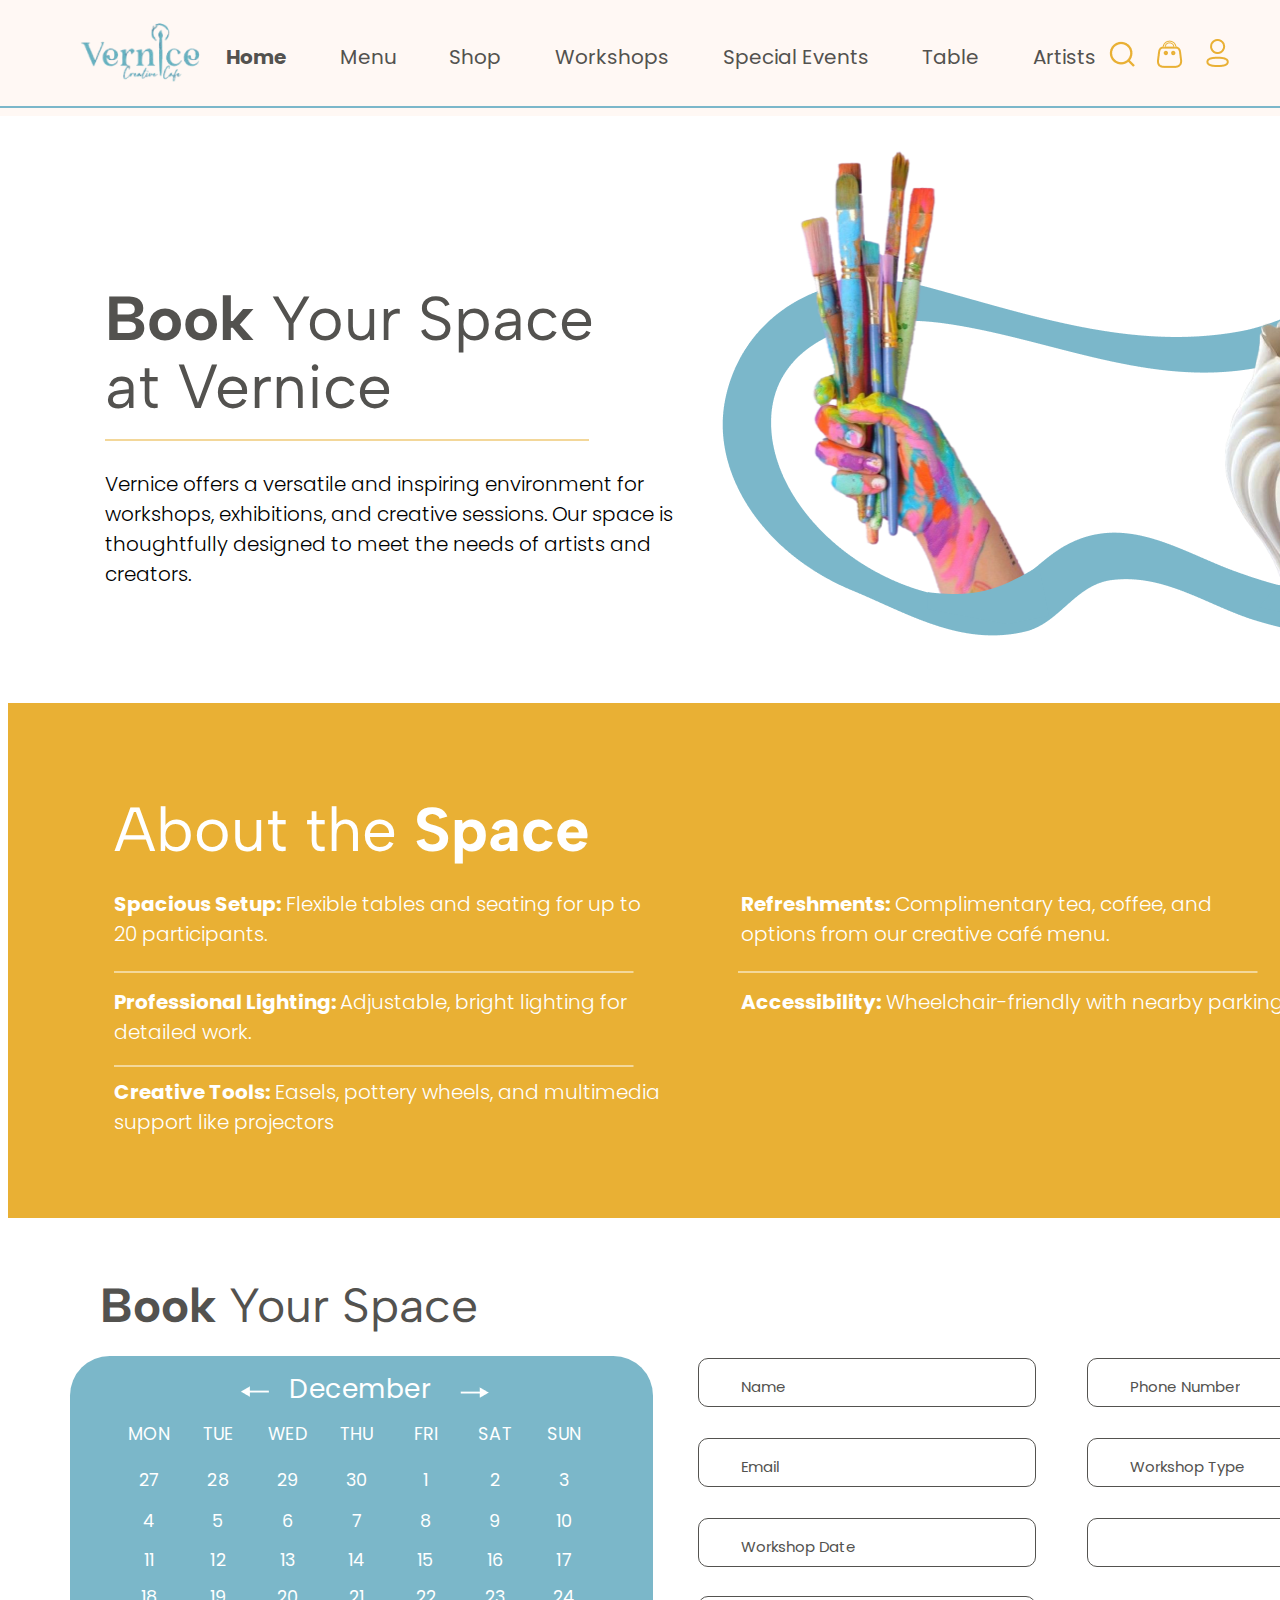
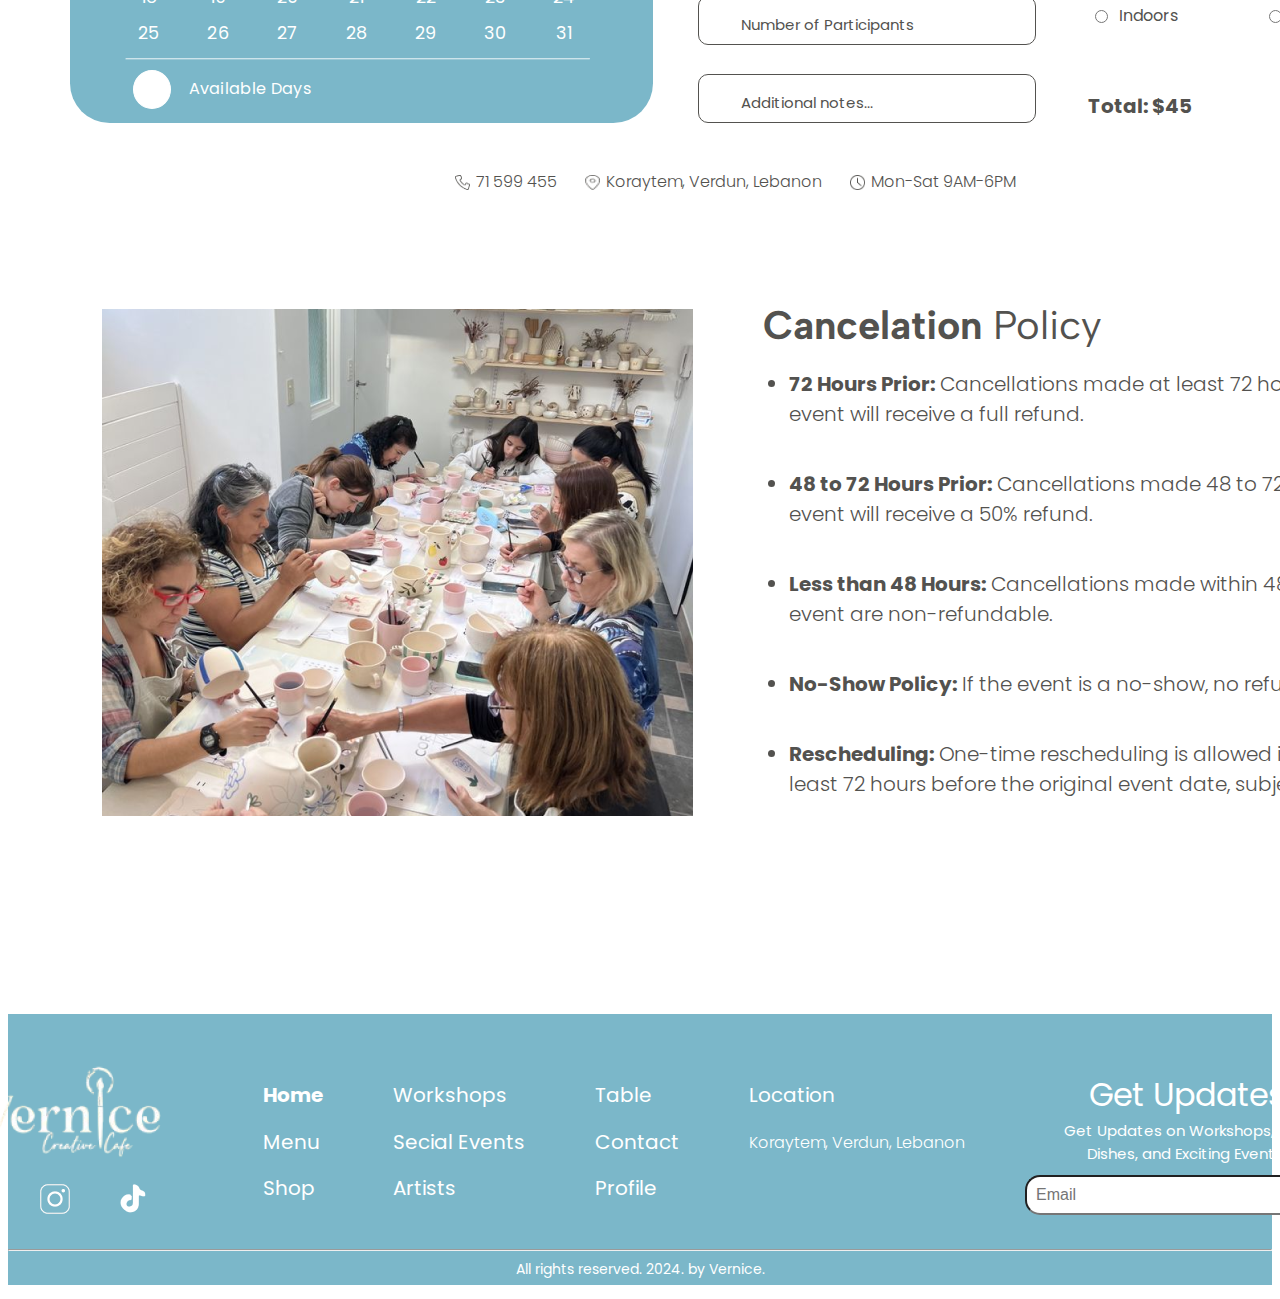
==== CallingAllArtist.html @ c121a14b "pages added" ====
<!DOCTYPE html>
<html lang="en">
<head>
    <meta charset="UTF-8">
    <meta name="viewport" content="width=device-width, initial-scale=1.0">
    <link rel="stylesheet" href="CallingAllArtist.css">
    <link rel="stylesheet" href="footer.css">
    <link rel="stylesheet" href="header.css">
    <title>CallingAllArtist</title>
</head>
<body>
    <div id="fixed-nav">
        <div id="header">
            <img src="Images/Vernice Logo.png" alt="Vernice Logo" id="logo">
    
            <ul id="list-links">
                <li><a href="index.html" style="font-weight: 700;">Home</a></li>
                <li><a href="menu.html">Menu</a></li>
                <li><a href="Home-Deco.html">Shop</a></li>
                <li><a href="Workshop.html">Workshops</a></li>
                <li><a href="">Special Events</a></li>
                <li><a href="">Table</a></li>
                <li><a href="CallingAllArtist.html">Artists</a></li>
            </ul>
    
            <ul id="list-icons">
                <div id="hamburger" onclick="toggleMenu()">
                    <span></span>
                    <span></span>
                    <span></span>
                </div>
                <li><img src="Images/Search Icon.png" alt="Search Icon"></li>
                <li><img src="Images/Bag Icon.png" alt="Bag Icon"></li>
                <li><img src="Images/Profile Icon.png" alt="Profile Icon" id="profile-icon"></li>
            </ul>
        </div>
        <hr id="header-hr">
    </div>

    <div id="all-artist-cover-div">
        <h1 id="all-artist-cover-h1">
            <span id="all-artist-cover-label">Book</span>
            Your Space at Vernice
        </h1>
        <img src="calling-all-artist-images/Vector 237.png" id="all-artist-cover-line" alt="">
        <p id="all-artist-cover-description">Vernice offers a versatile and inspiring environment for workshops, exhibitions, and creative sessions. Our space is thoughtfully designed to meet the needs of artists and creators.</p>
       <img src="calling-all-artist-images/Vector.png" id="all-artist-cover-background"> 
       <img src="calling-all-artist-images/accaa76e-2211-47cb-857b-15daadb13b60 1.png" id="all-artist-cover-img1" alt=""> 
        <img src="calling-all-artist-images/Moran Trabelsi 1.png" id="all-artist-cover-img2">
        <img src="calling-all-artist-images/Vector 238.png" id="all-artist-cover-background-img1" alt="">
        <img src="calling-all-artist-images/Vector 245.png" id="all-artist-cover-background-img2" alt="">
    </div>
    <div id="About-the-space-div">
        <h1 id="About-the-space-h1">About the <span id="About-the-space-h1-label">Space</span></h1>
        <p class="About-the-space-discription-style" id="About-the-space-discription-1st"><span class="About-the-space-discription-style-label">Spacious Setup:</span> Flexible tables and seating for up to 20 participants.</p>
        <img src="calling-all-artist-images/Vector 239.png" id="About-vector-1st">
        <p class="About-the-space-discription-style" id="About-the-space-discription-2nd"><span class="About-the-space-discription-style-label">Professional Lighting: </span> Adjustable, bright lighting for detailed work.</p>
        <img src="calling-all-artist-images/Vector 239.png" id="About-vector-2nd" alt="">
        <p class="About-the-space-discription-style" id="About-the-space-discription-3rd"><span class="About-the-space-discription-style-label">Creative Tools:</span> Easels, pottery wheels, and multimedia support like projectors</p>
        <img src="calling-all-artist-images/Vector 239.png" id="About-vector-3rd">
        <p class="About-the-space-discription-style" id="About-the-space-discription-4th"><span class="About-the-space-discription-style-label">Refreshments:</span> Complimentary tea, coffee, and options from our creative café menu.</p>
        <p class="About-the-space-discription-style" id="About-the-space-discription-5th"><span class="About-the-space-discription-style-label">Accessibility:</span> Wheelchair-friendly with nearby parking.</p>
    </div>
    <div id="book-dev">
        <h1 id="book-h1"><span id="book-h1-label">Book</span> Your Space</h1>
        <div id="calender-div" >
            <img id="btn-back-arrow" src="calling-all-artist-images/Vector 243.png" alt="">
            <p id="calender-mon-name">December</p>
            <img id="btn-next-arrow" src="calling-all-artist-images/Vector 244.png" alt="">

            <div id="calender-week-days">
                <p class="label-calender-style">MON</p>
                <p class="label-calender-style">TUE</p>
                <p class="label-calender-style">WED</p>
                <p class="label-calender-style">THU</p>
                <p class="label-calender-style">FRI</p>
                <p class="label-calender-style">SAT</p>
                <p class="label-calender-style">SUN</p>
            </div>

            <div id="calender-week-days-row-1st">
                <p class="label-calender-style">27</p>
                <p class="label-calender-style">28</p>
                <p class="label-calender-style">29</p>
                <p class="label-calender-style">30</p>
                <p class="label-calender-style">1</p>
                <p class="label-calender-style">2</p>
                <p class="label-calender-style">3</p>
            </div>
            <div id="calender-week-days-row-2nd">
                <p class="label-calender-style">4</p>
                <p class="label-calender-style">5</p>
                <p class="label-calender-style">6</p>
                <p class="label-calender-style">7</p>
                <p class="label-calender-style">8</p>
                <p class="label-calender-style">9</p>
                <p class="label-calender-style">10</p>
            </div>
            <div id="calender-week-days-row-3rd">
                <p class="label-calender-style">11</p>
                <p class="label-calender-style">12</p>
                <p class="label-calender-style">13</p>
                <p class="label-calender-style">14</p>
                <p class="label-calender-style">15</p>
                <p class="label-calender-style">16</p>
                <p class="label-calender-style">17</p>
            </div>
            <div id="calender-week-days-row-4th">
                <p class="label-calender-style">18</p>
                <p class="label-calender-style">19</p>
                <p class="label-calender-style">20</p>
                <p class="label-calender-style">21</p>
                <p class="label-calender-style">22</p>
                <p class="label-calender-style">23</p>
                <p class="label-calender-style">24</p>
            </div>
            <div id="calender-week-days-row-5th">
                <p class="label-calender-style">25</p>
                <p class="label-calender-style">26</p>
                <p class="label-calender-style">27</p>
                <p class="label-calender-style">28</p>
                <p class="label-calender-style">29</p>
                <p class="label-calender-style">30</p>
                <p class="label-calender-style">31</p>
            </div>

            <img src="calling-all-artist-images/Vector 242.png" class="calender-line" alt="">
            <p class="label-calender-style-available" id="calender-key"></p>
            <p class="label-calender-style" id="Available-days">Available Days</p>

        </div>

            <input type="text" class="booking-text-style" id="booking-name" placeholder="Name">

            <input type="text" class="booking-text-style" id="booking-email" placeholder="Email" > 

            <input type="text" class="booking-text-style" id="booking-workshop" placeholder="Workshop Date">

            <input type="text" class="booking-text-style" id="booking-participants" placeholder="Number of Participants">

            <input type="text" class="booking-text-style" id="booking-nots" placeholder="Additional notes...">

            <input type="text" class="booking-text-style"id="booking-phonenumber" placeholder="Phone Number">

            <input type="text" class="booking-text-style"id="booking-type" placeholder="Workshop Type">

            <input type="text" class="booking-text-style" id="booking-time">

            <input type="radio" class="radio-btn-booking" id="radio-btn-left">
            <p id="radio-btn-label-1st"> Indoors</p>

            <input type="radio" class="radio-btn-booking" id="radio-btn-right">
            <p id="radio-btn-label-2nd"> Outdoors</p>

            <p id="price-booking-label">Total: $45</p>

            <div class="btn-proceed-booking"> 
                <p id="btn-proceed-label">Proceed</p>
            </div>
            
            <div id="info-dev-contact-us">
                <img src="calling-all-artist-images/Vector-tele.png" class="contact-us-icons" alt="">
                <p class="contact-us-labels">71 599 455</p>
                <img  src="calling-all-artist-images/Group 249.png" class="contact-us-icons" alt="">
                <p class="contact-us-labels">Koraytem, Verdun, Lebanon</p>
                <img src="calling-all-artist-images/Group 250.png" class="contact-us-icons" alt="">
                <p class="contact-us-labels">Mon-Sat 9AM-6PM</p>
            </div>

    </div>

    <div id="Cancelation-dev">
<h1 id="Cancelation-h1"><span id="Cancelation-h1-label">Cancelation</span> Policy</h1>
<ul id="Cancelation-list">
    <li class="Cancelation-li"><span class="Cancelation-li-style">72 Hours Prior:</span> Cancellations made at least 72 hours before the event will receive a full refund.</li>
    <li class="Cancelation-li"><span class="Cancelation-li-style">48 to 72 Hours Prior:</span> Cancellations made 48 to 72 hours before the event will receive a 50% refund.</li>
    <li class="Cancelation-li"><span class="Cancelation-li-style">Less than 48 Hours:</span> Cancellations made within 48 hours of the event are non-refundable.</li>
    <li class="Cancelation-li"><span class="Cancelation-li-style">No-Show Policy:</span> If the event is a no-show, no refund will be issued.</li>
    <li class="Cancelation-li"><span class="Cancelation-li-style">Rescheduling:</span> One-time rescheduling is allowed if requested at least 72 hours before the original event date, subject to availability.</li>
</ul>

<img src="calling-all-artist-images/This Is The Secret to Making Your Next Dinner Party Unforgettable 4.png" id="Cancelation-img" alt="">
<img src="calling-all-artist-images/Vector-cancelation.png" id="Cancelation-img-background-1st" alt="">

    </div>

<footer id="footer">
    <div id="footer-content">
        <div id="logoSocialMedia">
            <img src="Images/footer logo.png" alt="" id="logo">
            <div id="socialmedia">
                <img src="Images/facebook.png" alt="" id="facebook">
                <img src="Images/instagram.png" alt="" id="instagram">
                <img src="Images/tiktok.png" alt="" id="tiktok">
            </div>
        </div>

        <div id="navbar">
            <ul class="footer-nav">
                <li><a href="index.html" style="font-weight: 700;">Home</a></li>
                <li><a href="menu.html">Menu</a></li>
                <li><a href="Home-Deco.html">Shop</a></li>
            </ul>
            <ul class="footer-nav">
                <li><a href="Workshop.html">Workshops</a></li>
                <li><a href="">Secial Events</a></li>
                <li><a href="CallingAllArtist.html">Artists</a></li>
            </ul>
            <ul class="footer-nav">
                <li><a href="">Table</a></li>
                <li><a href="">Contact</a></li>
                <li><a href="">Profile</a></li>
            </ul>
            <ul class="footer-nav">
                <p>Location</p>
                <p>Koraytem, Verdun, Lebanon</p>
            </ul>
        </div>

        <div id="updates">
            <p id="updates-title">Get Updates</p>
            <p id="updates-description">Get Updates on Workshops, New Dishes, and Exciting Events!</p>
            <input type="text" placeholder="Email" id="email-input">
        </div>
    </div>
    <hr>
    <p id="footer-rights">All rights reserved. 2024. by Vernice.</p>
</footer>

</body>
</html>
---- CallingAllArtist.css ----
@import url('https://fonts.googleapis.com/css2?family=Albert+Sans:wght@400;700&display=swap');
@import url('https://fonts.googleapis.com/css2?family=Poppins:wght@400;700&display=swap');

#all-artist-cover-div{
    height: 529px;
position: relative;
top: 166.23px;
}
#all-artist-cover-h1{
    position: absolute;
    top: 111px;
    left: 97px;
    margin-top: 0px;
    margin-left: 0px;

    width: 530px;
    height: 123px;

font-family: 'Albert Sans';
font-style: normal;
font-weight: 400;
font-size: 62px;
line-height: 109.75%;
/* or 68px */

color: #53524F;
}
#all-artist-cover-label{
    font-weight: 700; 
}
#all-artist-cover-line{
    position: absolute;
    top: 265px;
    left: 97px;
    margin-top: 0px;
    margin-left: 0px;
}
#all-artist-cover-description{
    position: absolute;
    left: 97px;
    top: 295px;

    width: 574px;
    height: 120px;

    margin-top: 0px;
    margin-left: 0px;

font-family: 'Poppins';
font-style: normal;
font-weight: 300;
font-size: 20px;
line-height: 30px;

color: #000000;


}
#all-artist-cover-img1{
    position: absolute;
    top: -32px;
    left: 695.5px;

    width: 372px;
    height: 464px;
}
#all-artist-cover-img2{
    position: absolute;
    top: 17px;
    left: 1110px;
}
#all-artist-cover-background{
    position: absolute;
    top: 106px;
    left: 713.5px;
}
#all-artist-cover-background-img1{
    position: absolute;
    top: 392px;
    left: 918.5px;
}
#all-artist-cover-background-img2{
    position: absolute;
    top: 411px;
    left: 1251px;
}


#About-the-space-div{
height: 515px;
width: 1512px;
position: relative;
margin-top: 0px;
margin-left: 0px;
top: 166.23px;

background: #E9B034;

}
#About-the-space-h1{
margin-top: 0px;
position: absolute;
left: 106px;
top: 93px;

width: 484px;
height: 123px;

font-family: 'Albert Sans';
font-style: normal;
font-weight: 400;
font-size: 62px;
line-height: 109.75%;
/* or 68px */

color: #FFFFFF;


}
#About-the-space-h1-label{
    font-weight: 700;
}
.About-the-space-discription-style{
margin-top: 0px;
margin-left: 0px;

width: 547px;
height: 60px;

position: absolute;

font-family: 'Poppins';
font-style: normal;
font-weight: 300;
font-size: 20px;
line-height: 30px;

color: #FFFFFF;
}
.About-the-space-discription-style-label{
    font-weight: 700;
}
#About-the-space-discription-1st{
    left: 106px;
    top: 186px;
}
#About-the-space-discription-2nd{ 
    left: 106px;
    top: 284px;
}
#About-the-space-discription-3rd{
    left: 106px;
    top: 374px;
}
#About-the-space-discription-4th{
    left: 733px;
    top: 186px;
}
#About-the-space-discription-5th{
    left: 733px;
    top: 284px;
}
#About-vector-1st{
    position: absolute;
    top: 268px;
    left: 106px;
}
#About-vector-2nd{
    position: absolute;
    top: 362px;
    left: 106px;
}
#About-vector-3rd{
    position: absolute;
    top: 268px;
    left: 730px;
}

#book-dev{
    height: 612px ;
    width: 1512px;
    position: relative;
    top: 166.23px;
}
#book-h1{

position: absolute;
width: 393px;
height: 47px;
left: 92px;
top: 61px;

margin-top: 0px;
margin-left: 0px;

font-family: 'Albert Sans';
font-style: normal;
font-weight: 400;
font-size: 48px;
line-height: 109.75%;
/* or 53px */

color: #53524F;
}
#book-h1-label{
    font-weight: 700;
}
#calender-div{
    /* Rectangle 19 */

position: absolute;
width: 583px;
height: 367px;
left: 62px;
top: 138px;

background: #7BB7C9;
border-radius: 39.6617px;

}
.booking-text-style{
    box-sizing: border-box;

position: absolute;
width: 338px;
height: 49px;

border: 1px solid #53524F;
border-radius: 10px;
}
.booking-text-style::placeholder{
position: absolute;
margin-inline-start:auto;  
margin-left: 14px;
padding-left: 14px;
left: 14px;
font-family: 'Poppins';
font-style: normal;
font-weight: 400;
font-size: 15px;
line-height: 22px;
/* identical to box height */

color: #53524F;


}

#booking-name{
left: 690px;
top: 140px;
}
#booking-email{

left: 690px;
top: 220px;    
}
#booking-workshop{
    left: 690px;
    top: 300px
}
#booking-participants{
    left: 690px;
    top: 378px;
}
#booking-nots{
    left: 690px;
    top: 456px;
}
#booking-phonenumber{
    top: 140px;
    left:1079px;
}
#booking-type{
    top: 220px;
    left: 1079px;
}
#booking-time{
    top: 300px;
    left: 1079px;
}

#radio-btn-left{
    position: absolute;
    top: 389px;
    left: 1082px;
}
#radio-btn-right{
    position: absolute;
    top: 389px;
    left: 1256px;
}

#radio-btn-label-2nd{
    position: absolute;
    left: 1285px;
    top: 386px;

    margin-top: 0px;
    margin-left: 0px;

font-family: 'Poppins';
font-style: normal;
font-weight: 400;
font-size: 16px;
line-height: 24px;
/* identical to box height */

color: #53524F;


}
#radio-btn-label-1st{
    position: absolute;
    top: 386px;
    left: 1111px;

    margin-top: 0px;
    margin-left: 0px;

font-family: 'Poppins';
font-style: normal;
font-weight: 400;
font-size: 16px;
line-height: 24px;
/* identical to box height */

color: #53524F;
}

#price-booking-label{
    position: absolute;
    top: 473px;
    left: 1080px;

    margin-top: 0px;
    margin-left: 0px;

font-family: 'Poppins';
font-style: normal;
font-weight: 700;
font-size: 20px;
line-height: 30px;
/* identical to box height */
text-align: center;

color: #53524F;
}
.btn-proceed-booking{
    
    position: absolute;
    left: 1297px;
    top: 469px;
/* Auto layout */
display: flex;
flex-direction: row;
justify-content: center;
align-items: center;

width: 120px;
height: 36px;

background: #80B6CC;
border-radius: 15px;

}

#btn-proceed-label{
margin-top: 10px;

width: 66px;
height: 24px;

font-family: 'Poppins';
font-style: normal;
font-weight: 400;
font-size: 16px;
line-height: 24px;
/* identical to box height */

color: #FFFFFF;


/* Inside auto layout */
flex: none;
order: 0;
flex-grow: 0;

}

#info-dev-contact-us{
    position: absolute;
    display: flex;
    left: 447px;
    top: 552px;
}
.contact-us-icons{
    width: 15px;
    height: 15px;
    margin-top: 5px;
}
.contact-us-labels{
    margin-top: 0px;
    margin-left: 0px;
    margin-bottom: 0px;
    margin-right: 0px;
    padding-left: 6px;
    padding-right: 28px;
    padding-top: 0px;


font-family: 'Poppins';
font-style: normal;
font-weight: 300;
font-size: 16px;
line-height: 24px;
text-align: center;

color: #53524F;


}

#calender-week-days{
    display: flex;
    position: absolute;
    top: 51.5px;
    left: 54.5px;
}
#calender-week-days-row-1st{
    display: flex;
    position: absolute;
    left: 54.5px;
    top: 97.5px;
}
#calender-week-days-row-2nd{
    display: flex;
    position: absolute;
    left: 54.5px;
    top: 138.5px;
}
#calender-week-days-row-3rd{
    display: flex;
    position: absolute;
    left: 54.5px;
    top: 178px;
}
#calender-week-days-row-4th{
    display: flex;
    position: absolute;
    left: 54.5px;
    top: 214.5px;
}
#calender-week-days-row-5th{
    display: flex;
    position: absolute;
    left: 54.5px;
    top: 251px;
}
.label-calender-style{
margin-top: 0px;
margin-left: 0px;

width: 49.21px;
height: 33.05px;

padding-right: 20px;

font-family: 'Poppins';
font-style: normal;
font-weight: 400;
font-size: 17.6274px;
line-height: 51px;
/* identical to box height, or 292% */
text-align: center;
letter-spacing: 0.02em;

color: #FFFFFF;
}
.calender-line{
    position: absolute;
    top: 301.77px;
    left: 54.5px;
}
.label-calender-style-available{

box-sizing: border-box;

margin-top: 0px;
margin-left: 0px;

position: absolute;
width: 37.97px;
height: 38.97px;


font-family: 'Poppins';
font-style: normal;
font-weight: 400;
font-size: 17.6274px;
line-height: 51px;
/* identical to box height, or 292% */
text-align: center;
letter-spacing: 0.02em;

color: #E9B034;



background-color: #FFFFFF;
border: 0.904145px solid #FFFFFF;
border-radius: 100%;

}
#calender-key{
    left: 63.17px;
    top: 314px;
}
#Available-days{
    position: absolute;
    top: 324.05px;
    left: 106.61px ;

    margin-top: 0px;
    margin-left: 0px;

width: 146.39px;
height: 24.13px;


font-family: 'Poppins';
font-style: normal;
font-weight: 400;
font-size: 16.0872px;
line-height: 109.75%;
/* or 18px */

color: #FFFFFF;


}
#btn-back-arrow{
    position: absolute;
    left: 169.86px;
    top: 30px ;
}
#calender-mon-name{
    position: absolute;
    top: 6.56px;
    left: 218.68px;

    margin-top: 0px;
    margin-left: 0px;

    width: 143px;
    height: 52px;

font-family: 'Poppins';
font-style: normal;
font-weight: 400;
font-size: 26.4411px;
line-height: 51px;
/* identical to box height, or 194% */
text-align: center;
letter-spacing: 0.02em;

color: #FFFFFF;
}
#btn-next-arrow{
    left: 390px;
    position: absolute;
    top: 31px;
}






#Cancelation-dev{
    height: 884px;
    width: 1512px;
    position: relative;
    top: 166.23px;
}
#Cancelation-h1{
    position: absolute;
    top: 71px;
    left: 755px;

width: 573px;
height: 85px;

margin-top: 0px;
margin-left: 0px;

font-family: 'Albert Sans';
font-style: normal;
font-weight: 400;
font-size: 40px;
line-height: 48px;

color: #53524F;
}
#Cancelation-h1-label{
    font-weight: 700;
}
#Cancelation-list{
    position: absolute;
    top: 139px;
    left: 741px;
    
    width: 665px;
    height: 483px;

    margin-top: 0px;
    margin-left: 0px;
}
.Cancelation-li{
margin-bottom: 40px;

width: 665px;

font-family: 'Poppins';
font-style: normal;
font-weight: 300;
font-size: 20px;
line-height: 30px;

color: #53524F;
}
.Cancelation-li-style{
    font-weight: 700;
}
#Cancelation-img{
    width: 591px;
    height: 507px;
    
    position: absolute;

    top: 79px;
    left: 94px;
}
#Cancelation-img-background-1st{
    position: absolute;
    right: 0px;
    top: 389px;
    margin-right: 0px;
}
---- footer.css ----
footer {
    background: #7BB7C9;
    margin-top: 66px;
    padding-top: 30px;
    font-family: 'Poppins', sans-serif;
}

#ipadfooter {
    display: none;
}

#mobilefooter {
    display: none;
}

#footer-content {
    display: flex;
    justify-content: center;
    align-items: center;
    height: 197px;
    gap: 60px;
    background-color: #7BB7C9;
}

#logoSocialMedia {
    display: flex;
    flex-direction: column;
    gap: 5px;
    justify-content: center;
    align-items: center;
}

#socialmedia {
    display: flex;
    justify-content: center;
    align-items: center;
    gap: 38px;
}

#divider {
    background-color: white;
    height: 171.5px;
    width: 3px;
}

#navbar {
    display: flex;
    gap: 70px;
}

.footer-nav {
    display: flex;
    flex-direction: column;
    gap: 17px;
    list-style-type: none;
    padding: 0;
    white-space: nowrap;
}

#navbar ul li a {
    text-decoration: none;
    color: white;
    margin: 0;
    font-family: Poppins;
    font-size: 20px;
    font-weight: 400;
    line-height: 29.86px;
}

.footer-nav p {
    color: white;
    margin: 0;
    font-family: Poppins;
    font-size: 20px;
    font-weight: 400;
    line-height: 29.86px;
}

.footer-nav p:nth-child(2) {
    font-size: 16px;
    font-weight: 300;
}

#updates {
    display: flex;
    flex-direction: column;
    justify-content: center;
    align-items: center;
}

#updates-title {
    font-size: 32px;
    color: white;
    margin: 0;
}

#updates-description {
    width: 262px;
    color: white;
    margin: 0;
    margin-bottom: 10px;
    font-size: 15px;
    text-align: center;
}

#email-input {
    color: #3987A6;
    font-size: 16px;
    border-radius: 15px;
    padding: 9px;
    width: 302px;
}

#footer-rights {
    margin-top: 5px;
    padding-bottom: 5px;
    text-align: center;
    justify-self: center;
    color: white;
    font-size: 14px;
    font-weight: 400;
    line-height: 21px;
}

@media (max-width: 768px) {
    footer {
        background: #7BB7C9;
        margin-top: 66px;
        padding-top: 30px;
        font-family: 'Poppins', sans-serif;
        width: 100%;
    }

    #ipadfooter {
        display: none;
    }

    #mobilefooter {
        display: none;
    }

    #footer-content {
        display: flex;
        justify-content: space-between;
        align-items: center;
        height: 111px;
        gap: 0px;
        background-color: #7BB7C9;
        width: 99%;
    }

    #logoSocialMedia {
        display: flex;
        flex-direction: column;
        gap: 0px;
        justify-content: center;
        align-items: center;
    }

    #logoSocialMedia #logo {
        width: 100%;
    }

    #socialmedia {
        display: flex;
        justify-content: center;
        align-items: center;
        gap: 27px;
        margin-left: 15px;
    }

    #socialmedia img {
        width: 30px;
    }

    #socialmedia #facebook {
        width: 13px;
    }

    #socialmedia #instagram {
        width: 29px;
    }

    #socialmedia #tiktok {
        width: 32px;
    }

    #divider {
        background-color: white;
        height: 171.5px;
        width: 3px;
    }

    #navbar {
        display: flex;
        gap: 16px;
        width: 359px;
    }

    .footer-nav {
        display: flex;
        flex-direction: column;
        gap: 8px;
        list-style-type: none;
        padding: 0;
        white-space: nowrap;
    }

    #navbar ul li a {
        text-decoration: none;
        color: white;
        margin: 0;
        font-family: Poppins;
        font-size: 15px;
        font-weight: 400;
        line-height: 29.86px;
    }

    .footer-nav p {
        color: white;
        margin: 0;
        font-family: Poppins;
        font-size: 17px;
        font-weight: 400;
        line-height: 29.86px;
    }

    .footer-nav p:nth-child(2) {
        font-size: 12px;
        font-weight: 300;
    }

    #updates {
        display: flex;
        flex-direction: column;
        justify-content: center;
        align-items: center;
        gap: 3px;
    }

    #updates-title {
        font-size: 22px;
        color: white;
        margin: 0;
    }

    #updates-description {
        width: 173px;
        color: white;
        margin: 0;
        margin-bottom: 10px;
        font-size: 10px;
        text-align: center;
    }

    #email-input {
        color: #53524F;
        font-size: 11px;
        border-radius: 15px;
        padding: 3px;
        width: 135px;
        padding-left: 16px;
        border: 0;
        outline: none;
        line-height: 24px;
        font-weight: 400;
        background-color: #fff;
    }

    #footer-rights {
        margin-top: 5px;
        padding-bottom: 5px;
        text-align: center;
        justify-self: center;
        color: white;
        font-size: 14px;
        font-weight: 400;
        line-height: 21px;
    }
}

@media (max-width: 431px) {
    footer {
        background: #7BB7C9;
        margin-top: 66px;
        padding-top: 30px;
        font-family: 'Poppins', sans-serif;
        width: 100%;
    }

    #ipadfooter {
        display: none;
    }

    #mobilefooter {
        display: flex;
        flex-direction: column;
        align-items: center;
        width: 100%;
    }

    #topFooterM {
        display: flex;
        width: 100%;
        justify-content: space-around;
        align-self: center;
    }

    #topFooterM #logoSocialMedia #logo {
        width: 206px;
    }

    #footer-content {
        display: none;
        justify-content: center;
        align-items: center;
        height: 197px;
        gap: 60px;
        background-color: #7BB7C9;
        width: 100%;
    }

    #logoSocialMedia {
        display: flex;
        flex-direction: column;
        gap: 0px;
        justify-content: center;
        align-items: center;
        height: 100px;
    }

    #socialmedia {
        display: flex;
        justify-content: center;
        align-items: center;
        gap: 38px;
    }

    #divider {
        background-color: white;
        height: 171.5px;
        width: 3px;
    }

    #navbar {
        display: flex;
        justify-content: center;
        gap: 20px;
        margin-left: 14px;
        width: 100%;
    }

    .footer-nav {
        display: flex;
        flex-direction: column;
        gap: 17px;
        list-style-type: none;
        padding: 0;
        white-space: nowrap;
    }

    #navbar ul li a {
        text-decoration: none;
        color: white;
        margin: 0;
        font-family: Poppins;
        font-size: 14px;
        font-weight: 400;
        line-height: 29.86px;
    }

    .footer-nav p {
        color: white;
        margin: 0;
        font-family: Poppins;
        font-size: 20px;
        font-weight: 400;
        line-height: 29.86px;
    }

    .footer-nav p:nth-child(2) {
        font-size: 14px;
        font-weight: 300;
    }

    #updates {
        display: flex;
        flex-direction: column;
        justify-content: center;
        align-items: center;
        gap: 5px;
        height: 110px;
    }

    #updates-title {
        font-size: 20px;
        color: white;
        margin: 0;
    }

    #updates-description {
        width: 150px;
        color: white;
        margin: 0;
        margin-bottom: 10px;
        font-size: 10px;
        text-align: center;
    }

    #email-input {
        color: #3987A6;
        font-size: 14px;
        border-radius: 15px;
        padding: 5px;
        padding-left: 13px;
        width: 160px;
    }

    #footer-rights {
        margin-top: 20px;
        padding-bottom: 5px;
        text-align: center;
        justify-self: center;
        color: white;
        font-size: 14px;
        font-weight: 400;
        line-height: 21px;
    }
}
---- header.css ----
#fixed-nav {
    position: fixed;
    top: 0;
    left: 0;
    width: 100%;
    z-index: 1000;
    background-color: rgba(255, 248, 244, 1);
}

#header {
    display: flex;
    justify-self: center;
    justify-content: space-between;
    align-items: center;
    margin-top: 22px;
    font-family: 'Poppins', sans-serif;
    width: 92%;
}

#logo {
    margin-right: -40px;
}

#header ul {
    list-style-type: none;
    padding: 0;
}

#list-links {
    display: flex;
    justify-content: space-between;
    align-items: center;
    width: 870px;
}

#header #list-icons {
    display: flex;
    width: 120px;
    justify-content: space-between;
}

#list-links li a {
    text-decoration: none;
    color: #53524f;
    padding: 0;
    font-family: 'Poppins', sans-serif;
    font-size: 20px;
    font-weight: 400;
    line-height: 30px;

}

#list-icons {
    display: flex;
    justify-content: space-between;
    align-items: center;
    cursor: pointer;
}

#header-hr {
    border: 1.48px solid rgba(123, 183, 202, 1);
    width: 100%;
    margin-top: 14px;
}

#hamburger {
    display: none;
    flex-direction: column;
    gap: 5px;
    cursor: pointer;
    margin-right: 10px;
    color: rgba(233, 176, 52, 1);
}

#hamburger span {
    width: 25px;
    height: 3px;
    background-color: rgba(233, 176, 52, 1);
}

@media (max-width: 768px) {

    #header {
        display: flex;
        justify-self: center;
        justify-content: space-between;
        align-items: center;
        margin-top: 22px;
        font-family: 'Poppins', sans-serif;
        width: 100%;
    }

    #header #list-icons {
        display: flex;
        width: 150px;
        justify-content: center;
        gap: 6px;
        margin-right: 15px;
    }

    #list-links {
        display: flex;
        justify-content: center;
        align-items: center;
        gap: 15px;
        width: 800px;
    }

    #list-links li a {
        text-decoration: none;
        color: #53524f;
        padding: 0;
        font-size: 16.25px;
        font-weight: 400;
        line-height: 30px;
    }

    img {
        width: 20px;
        margin-top: 3px;
    }

    #logo {
        width: 26.5%;
    }

    #header-hr {
        border: 1.48px solid rgba(233, 176, 52, 1);
        width: 95%;
        margin-left: 20px;
    }
}

@media (max-width: 431px) {
    #header {
        display: flex;
        justify-self: center;
        justify-content: space-between;
        align-items: center;
        margin-top: 22px;
        font-family: 'Poppins', sans-serif;
        width: 90%;
    }

    #logo {
        width: 44%;
    }

    #hamburger {
        display: flex;
        flex-direction: column;
        gap: 5px;
        margin-right: 0;
        cursor: pointer;
        color: rgba(233, 176, 52, 1);
        width: 25px;
        margin-bottom: 0px;
    }

    #list-links {
        display: none;
        flex-direction: column;
        background-color: #fff;
        position: absolute;
        top: 60px;
        right: 10px;
        padding: 10px;
        border: 1px solid rgba(233, 176, 52, 1);
        border-radius: 5px;
        box-shadow: 0 4px 6px rgba(0, 0, 0, 0.1);
        z-index: 1000;
        width: 40%;
    }

    #list-links.open {
        display: flex;
        margin-top: 30px;
    }

    #header #list-icons {
        display: flex;
        width: 80px;
        justify-content: space-evenly;
    }

    #header #list-icons {
        display: flex;
        width: 80px;
        justify-content: center;
        align-items: center;
        gap: 5px;
    }

    #hamburger span {
        width: 25px;
        height: 3px;
        background-color: rgba(233, 176, 52, 1);
    }

    #header-hr {
        border: 1.48px solid rgba(233, 176, 52, 1);
        width: 85%;
        margin-left: 45px;
    }
}
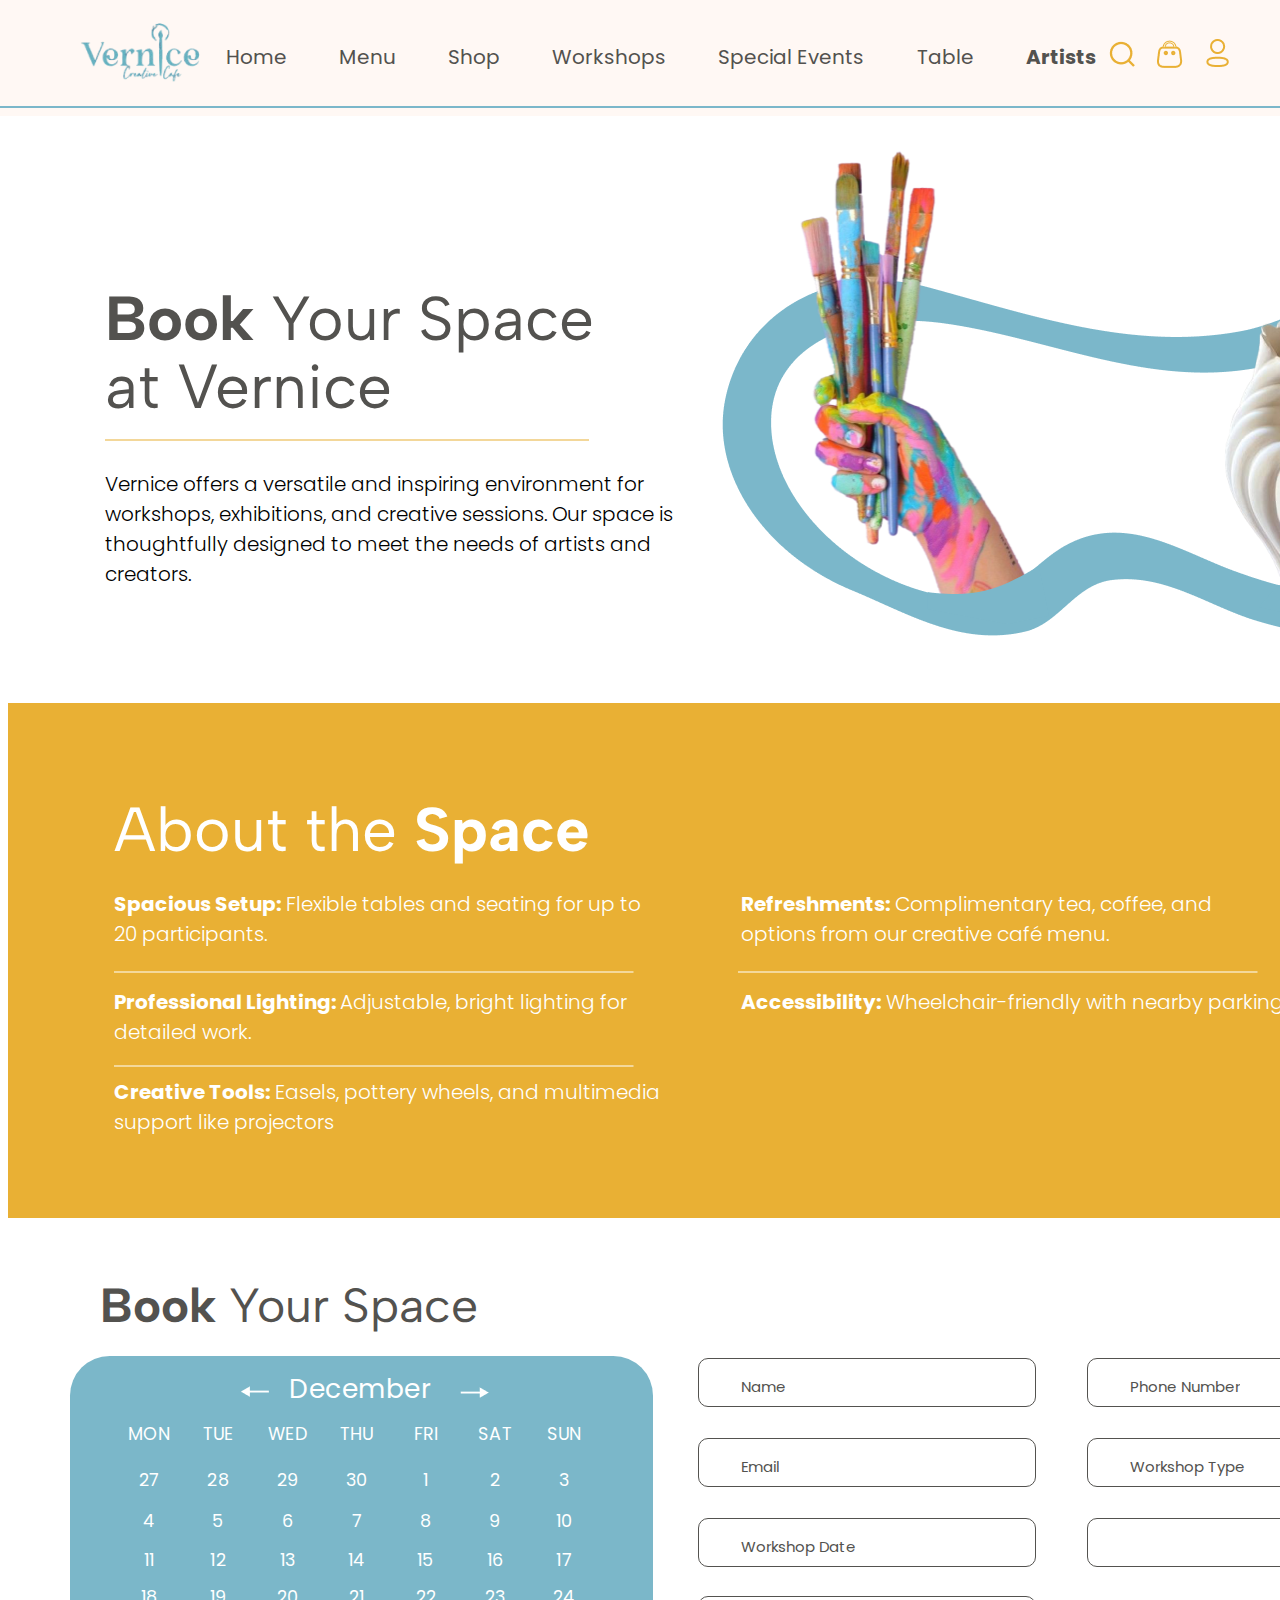
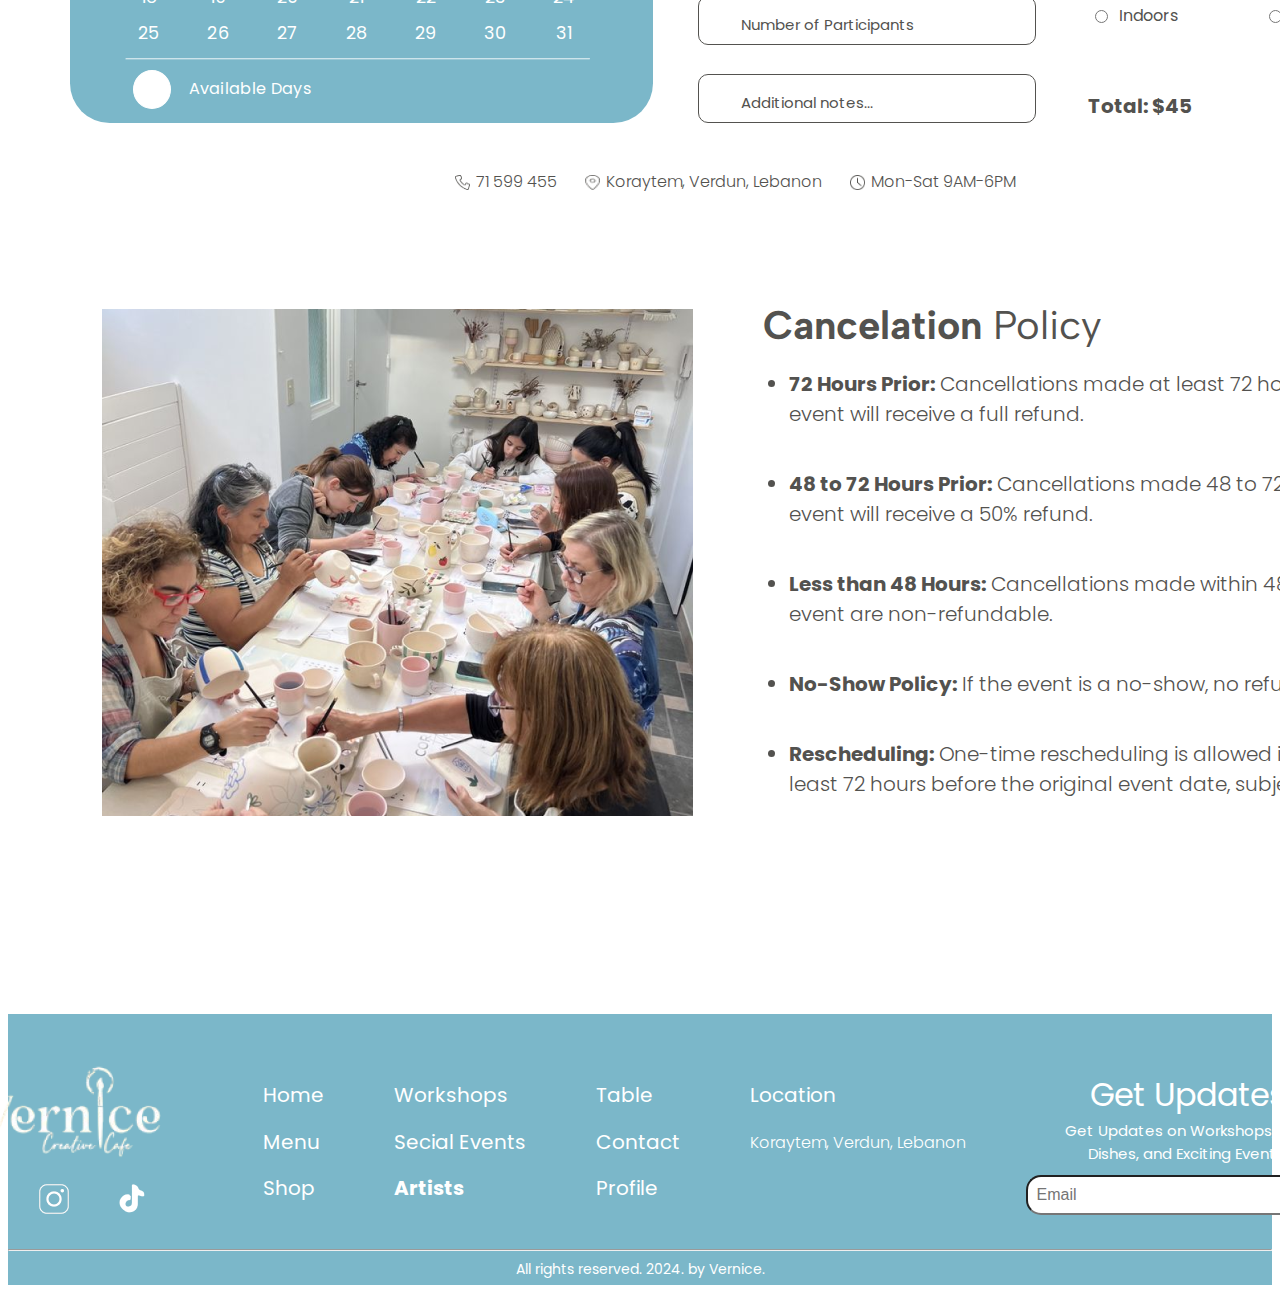
==== commit 92c31454: "some updates" ====
--- a/CallingAllArtist.html
+++ b/CallingAllArtist.html
@@ -14,13 +14,13 @@
             <img src="Images/Vernice Logo.png" alt="Vernice Logo" id="logo">
     
             <ul id="list-links">
-                <li><a href="index.html" style="font-weight: 700;">Home</a></li>
+                <li><a href="index.html">Home</a></li>
                 <li><a href="menu.html">Menu</a></li>
                 <li><a href="Home-Deco.html">Shop</a></li>
                 <li><a href="Workshop.html">Workshops</a></li>
-                <li><a href="">Special Events</a></li>
+                <li><a href="reservation.html">Special Events</a></li>
                 <li><a href="">Table</a></li>
-                <li><a href="CallingAllArtist.html">Artists</a></li>
+                <li><a href="CallingAllArtist.html" style="font-weight: 700;">Artists</a></li>
             </ul>
     
             <ul id="list-icons">
@@ -30,7 +30,7 @@
                     <span></span>
                 </div>
                 <li><img src="Images/Search Icon.png" alt="Search Icon"></li>
-                <li><img src="Images/Bag Icon.png" alt="Bag Icon"></li>
+                <li><img src="Images/Bag Icon.png" alt="Bag Icon" ></li>
                 <li><img src="Images/Profile Icon.png" alt="Profile Icon" id="profile-icon"></li>
             </ul>
         </div>
@@ -197,14 +197,14 @@
 
         <div id="navbar">
             <ul class="footer-nav">
-                <li><a href="index.html" style="font-weight: 700;">Home</a></li>
+                <li><a href="index.html">Home</a></li>
                 <li><a href="menu.html">Menu</a></li>
                 <li><a href="Home-Deco.html">Shop</a></li>
             </ul>
             <ul class="footer-nav">
                 <li><a href="Workshop.html">Workshops</a></li>
                 <li><a href="">Secial Events</a></li>
-                <li><a href="CallingAllArtist.html">Artists</a></li>
+                <li><a href="CallingAllArtist.html" style="font-weight: 700;">Artists</a></li>
             </ul>
             <ul class="footer-nav">
                 <li><a href="">Table</a></li>
@@ -228,4 +228,5 @@
 </footer>
 
 </body>
-</html>+    <script src="header.js"></script>
+    </html>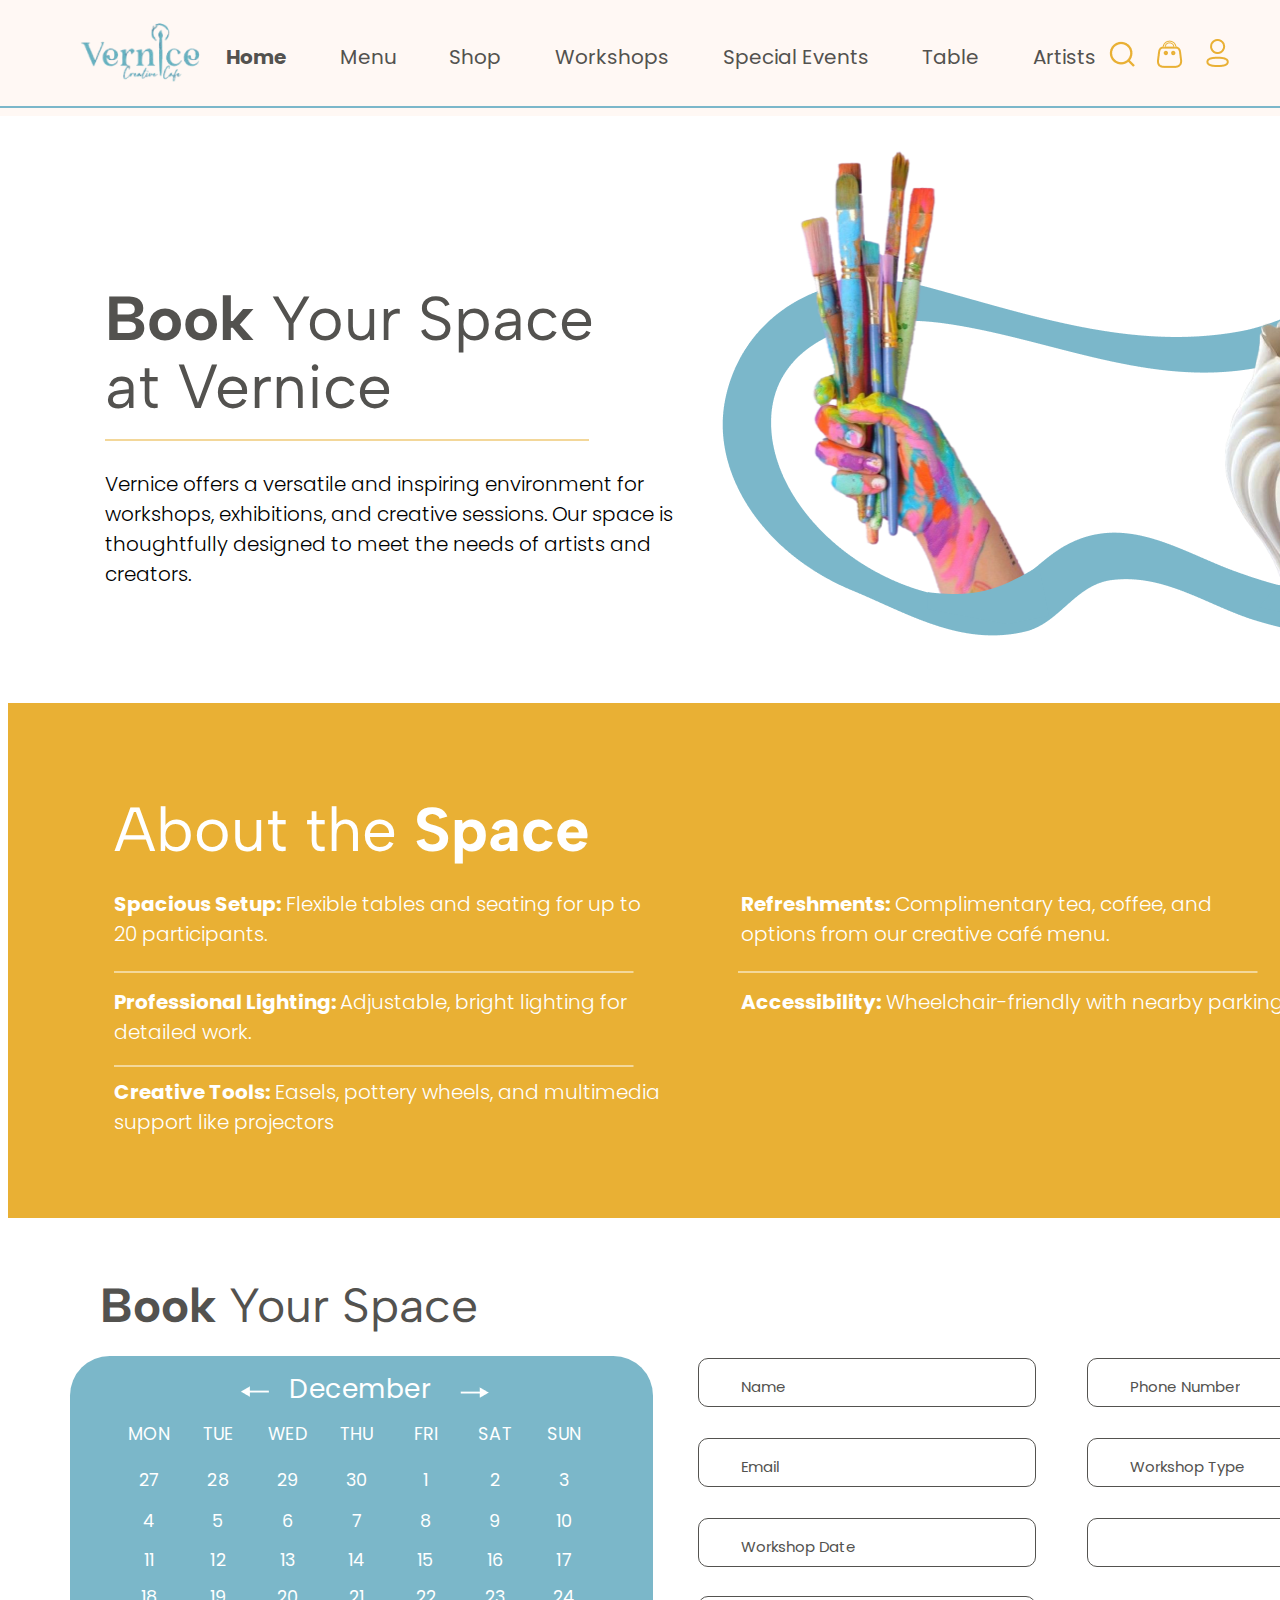
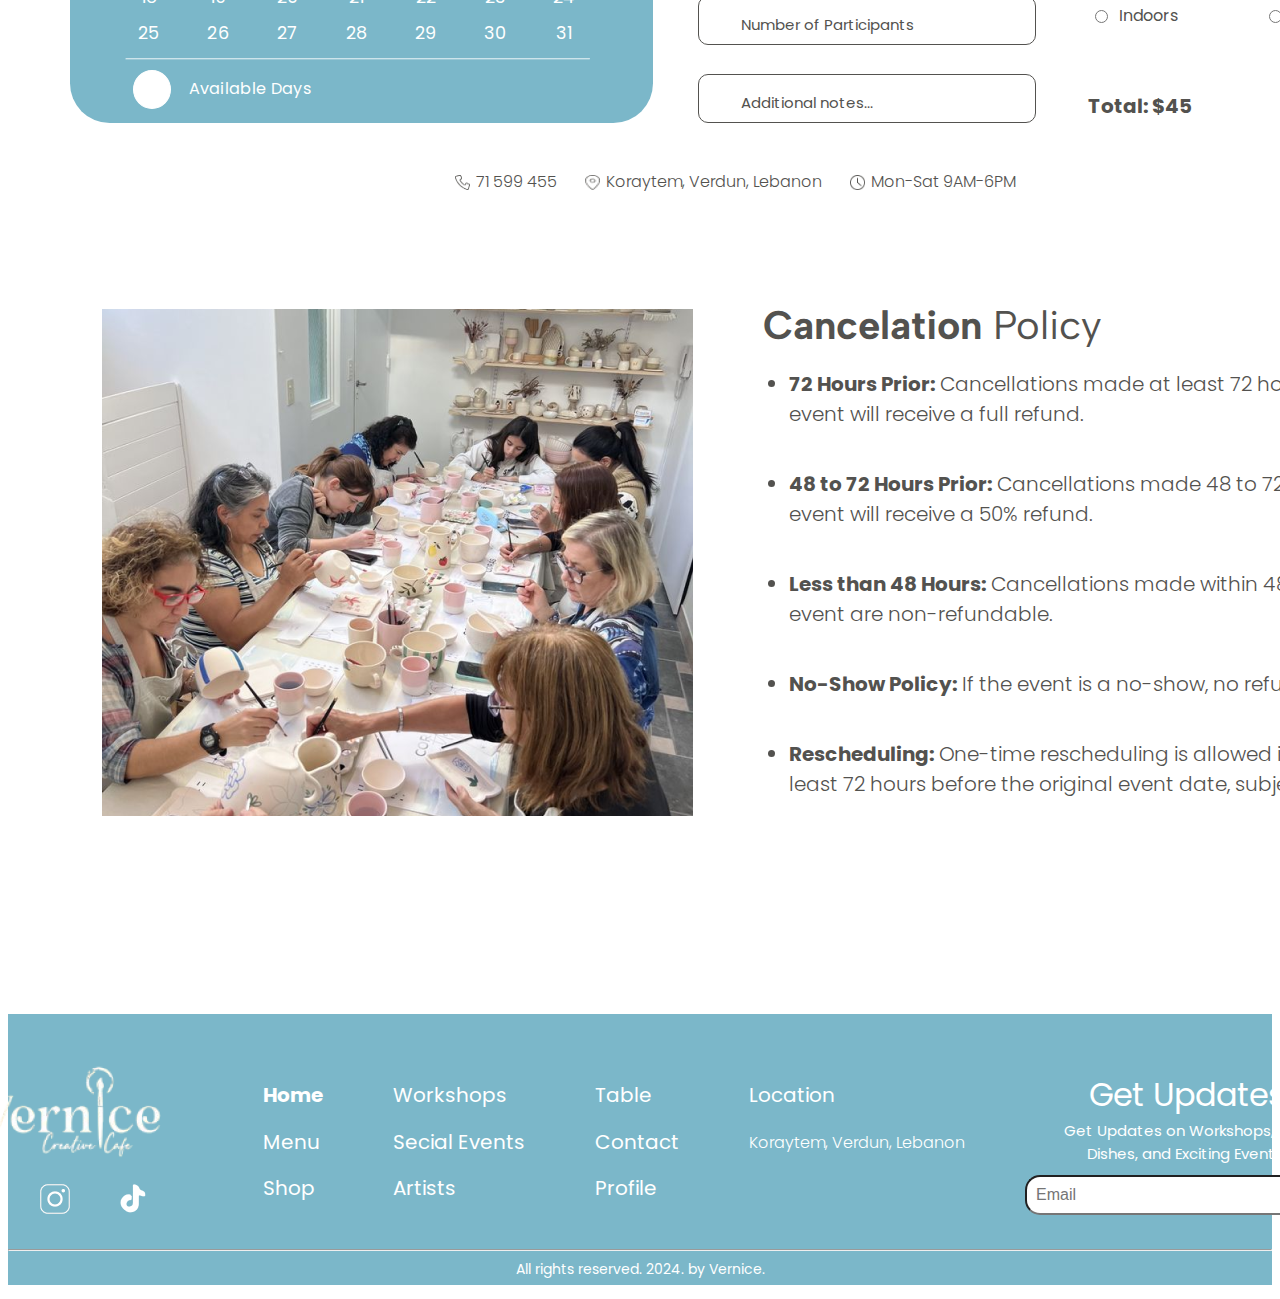
==== commit 102f40f9: "updates" ====
--- a/CallingAllArtist.html
+++ b/CallingAllArtist.html
@@ -1,28 +1,30 @@
 <!DOCTYPE html>
 <html lang="en">
+
 <head>
     <meta charset="UTF-8">
     <meta name="viewport" content="width=device-width, initial-scale=1.0">
     <link rel="stylesheet" href="CallingAllArtist.css">
     <link rel="stylesheet" href="footer.css">
     <link rel="stylesheet" href="header.css">
-    <title>CallingAllArtist</title>
+    <title>Artist</title>
 </head>
+
 <body>
     <div id="fixed-nav">
         <div id="header">
             <img src="Images/Vernice Logo.png" alt="Vernice Logo" id="logo">
-    
+
             <ul id="list-links">
-                <li><a href="index.html">Home</a></li>
+                <li><a href="index.html" style="font-weight: 700;">Home</a></li>
                 <li><a href="menu.html">Menu</a></li>
                 <li><a href="Home-Deco.html">Shop</a></li>
                 <li><a href="Workshop.html">Workshops</a></li>
                 <li><a href="reservation.html">Special Events</a></li>
                 <li><a href="">Table</a></li>
-                <li><a href="CallingAllArtist.html" style="font-weight: 700;">Artists</a></li>
+                <li><a href="CallingAllArtist.html">Artists</a></li>
             </ul>
-    
+
             <ul id="list-icons">
                 <div id="hamburger" onclick="toggleMenu()">
                     <span></span>
@@ -30,7 +32,7 @@
                     <span></span>
                 </div>
                 <li><img src="Images/Search Icon.png" alt="Search Icon"></li>
-                <li><img src="Images/Bag Icon.png" alt="Bag Icon" ></li>
+                <li><img src="Images/Bag Icon.png" alt="Bag Icon"></li>
                 <li><img src="Images/Profile Icon.png" alt="Profile Icon" id="profile-icon"></li>
             </ul>
         </div>
@@ -43,27 +45,40 @@
             Your Space at Vernice
         </h1>
         <img src="calling-all-artist-images/Vector 237.png" id="all-artist-cover-line" alt="">
-        <p id="all-artist-cover-description">Vernice offers a versatile and inspiring environment for workshops, exhibitions, and creative sessions. Our space is thoughtfully designed to meet the needs of artists and creators.</p>
-       <img src="calling-all-artist-images/Vector.png" id="all-artist-cover-background"> 
-       <img src="calling-all-artist-images/accaa76e-2211-47cb-857b-15daadb13b60 1.png" id="all-artist-cover-img1" alt=""> 
+        <p id="all-artist-cover-description">Vernice offers a versatile and inspiring environment for workshops,
+            exhibitions, and creative sessions. Our space is thoughtfully designed to meet the needs of artists and
+            creators.</p>
+        <img src="calling-all-artist-images/Vector.png" id="all-artist-cover-background">
+        <img src="calling-all-artist-images/accaa76e-2211-47cb-857b-15daadb13b60 1.png" id="all-artist-cover-img1"
+            alt="">
         <img src="calling-all-artist-images/Moran Trabelsi 1.png" id="all-artist-cover-img2">
         <img src="calling-all-artist-images/Vector 238.png" id="all-artist-cover-background-img1" alt="">
         <img src="calling-all-artist-images/Vector 245.png" id="all-artist-cover-background-img2" alt="">
     </div>
     <div id="About-the-space-div">
         <h1 id="About-the-space-h1">About the <span id="About-the-space-h1-label">Space</span></h1>
-        <p class="About-the-space-discription-style" id="About-the-space-discription-1st"><span class="About-the-space-discription-style-label">Spacious Setup:</span> Flexible tables and seating for up to 20 participants.</p>
+        <p class="About-the-space-discription-style" id="About-the-space-discription-1st"><span
+                class="About-the-space-discription-style-label">Spacious Setup:</span> Flexible tables and seating for
+            up to 20 participants.</p>
         <img src="calling-all-artist-images/Vector 239.png" id="About-vector-1st">
-        <p class="About-the-space-discription-style" id="About-the-space-discription-2nd"><span class="About-the-space-discription-style-label">Professional Lighting: </span> Adjustable, bright lighting for detailed work.</p>
+        <p class="About-the-space-discription-style" id="About-the-space-discription-2nd"><span
+                class="About-the-space-discription-style-label">Professional Lighting: </span> Adjustable, bright
+            lighting for detailed work.</p>
         <img src="calling-all-artist-images/Vector 239.png" id="About-vector-2nd" alt="">
-        <p class="About-the-space-discription-style" id="About-the-space-discription-3rd"><span class="About-the-space-discription-style-label">Creative Tools:</span> Easels, pottery wheels, and multimedia support like projectors</p>
+        <p class="About-the-space-discription-style" id="About-the-space-discription-3rd"><span
+                class="About-the-space-discription-style-label">Creative Tools:</span> Easels, pottery wheels, and
+            multimedia support like projectors</p>
         <img src="calling-all-artist-images/Vector 239.png" id="About-vector-3rd">
-        <p class="About-the-space-discription-style" id="About-the-space-discription-4th"><span class="About-the-space-discription-style-label">Refreshments:</span> Complimentary tea, coffee, and options from our creative café menu.</p>
-        <p class="About-the-space-discription-style" id="About-the-space-discription-5th"><span class="About-the-space-discription-style-label">Accessibility:</span> Wheelchair-friendly with nearby parking.</p>
+        <p class="About-the-space-discription-style" id="About-the-space-discription-4th"><span
+                class="About-the-space-discription-style-label">Refreshments:</span> Complimentary tea, coffee, and
+            options from our creative café menu.</p>
+        <p class="About-the-space-discription-style" id="About-the-space-discription-5th"><span
+                class="About-the-space-discription-style-label">Accessibility:</span> Wheelchair-friendly with nearby
+            parking.</p>
     </div>
     <div id="book-dev">
         <h1 id="book-h1"><span id="book-h1-label">Book</span> Your Space</h1>
-        <div id="calender-div" >
+        <div id="calender-div">
             <img id="btn-back-arrow" src="calling-all-artist-images/Vector 243.png" alt="">
             <p id="calender-mon-name">December</p>
             <img id="btn-next-arrow" src="calling-all-artist-images/Vector 244.png" alt="">
@@ -130,103 +145,196 @@
 
         </div>
 
-            <input type="text" class="booking-text-style" id="booking-name" placeholder="Name">
-
-            <input type="text" class="booking-text-style" id="booking-email" placeholder="Email" > 
-
-            <input type="text" class="booking-text-style" id="booking-workshop" placeholder="Workshop Date">
-
-            <input type="text" class="booking-text-style" id="booking-participants" placeholder="Number of Participants">
-
-            <input type="text" class="booking-text-style" id="booking-nots" placeholder="Additional notes...">
-
-            <input type="text" class="booking-text-style"id="booking-phonenumber" placeholder="Phone Number">
-
-            <input type="text" class="booking-text-style"id="booking-type" placeholder="Workshop Type">
-
-            <input type="text" class="booking-text-style" id="booking-time">
-
-            <input type="radio" class="radio-btn-booking" id="radio-btn-left">
-            <p id="radio-btn-label-1st"> Indoors</p>
-
-            <input type="radio" class="radio-btn-booking" id="radio-btn-right">
-            <p id="radio-btn-label-2nd"> Outdoors</p>
-
-            <p id="price-booking-label">Total: $45</p>
-
-            <div class="btn-proceed-booking"> 
-                <p id="btn-proceed-label">Proceed</p>
-            </div>
-            
-            <div id="info-dev-contact-us">
-                <img src="calling-all-artist-images/Vector-tele.png" class="contact-us-icons" alt="">
-                <p class="contact-us-labels">71 599 455</p>
-                <img  src="calling-all-artist-images/Group 249.png" class="contact-us-icons" alt="">
-                <p class="contact-us-labels">Koraytem, Verdun, Lebanon</p>
-                <img src="calling-all-artist-images/Group 250.png" class="contact-us-icons" alt="">
-                <p class="contact-us-labels">Mon-Sat 9AM-6PM</p>
-            </div>
+        <input type="text" class="booking-text-style" id="booking-name" placeholder="Name">
+
+        <input type="text" class="booking-text-style" id="booking-email" placeholder="Email">
+
+        <input type="text" class="booking-text-style" id="booking-workshop" placeholder="Workshop Date">
+
+        <input type="text" class="booking-text-style" id="booking-participants" placeholder="Number of Participants">
+
+        <input type="text" class="booking-text-style" id="booking-nots" placeholder="Additional notes...">
+
+        <input type="text" class="booking-text-style" id="booking-phonenumber" placeholder="Phone Number">
+
+        <input type="text" class="booking-text-style" id="booking-type" placeholder="Workshop Type">
+
+        <input type="text" class="booking-text-style" id="booking-time">
+
+        <input type="radio" class="radio-btn-booking" id="radio-btn-left">
+        <p id="radio-btn-label-1st"> Indoors</p>
+
+        <input type="radio" class="radio-btn-booking" id="radio-btn-right">
+        <p id="radio-btn-label-2nd"> Outdoors</p>
+
+        <p id="price-booking-label">Total: $45</p>
+
+        <div class="btn-proceed-booking">
+            <p id="btn-proceed-label">Proceed</p>
+        </div>
+
+        <div id="info-dev-contact-us">
+            <img src="calling-all-artist-images/Vector-tele.png" class="contact-us-icons" alt="">
+            <p class="contact-us-labels">71 599 455</p>
+            <img src="calling-all-artist-images/Group 249.png" class="contact-us-icons" alt="">
+            <p class="contact-us-labels">Koraytem, Verdun, Lebanon</p>
+            <img src="calling-all-artist-images/Group 250.png" class="contact-us-icons" alt="">
+            <p class="contact-us-labels">Mon-Sat 9AM-6PM</p>
+        </div>
 
     </div>
 
     <div id="Cancelation-dev">
-<h1 id="Cancelation-h1"><span id="Cancelation-h1-label">Cancelation</span> Policy</h1>
-<ul id="Cancelation-list">
-    <li class="Cancelation-li"><span class="Cancelation-li-style">72 Hours Prior:</span> Cancellations made at least 72 hours before the event will receive a full refund.</li>
-    <li class="Cancelation-li"><span class="Cancelation-li-style">48 to 72 Hours Prior:</span> Cancellations made 48 to 72 hours before the event will receive a 50% refund.</li>
-    <li class="Cancelation-li"><span class="Cancelation-li-style">Less than 48 Hours:</span> Cancellations made within 48 hours of the event are non-refundable.</li>
-    <li class="Cancelation-li"><span class="Cancelation-li-style">No-Show Policy:</span> If the event is a no-show, no refund will be issued.</li>
-    <li class="Cancelation-li"><span class="Cancelation-li-style">Rescheduling:</span> One-time rescheduling is allowed if requested at least 72 hours before the original event date, subject to availability.</li>
-</ul>
-
-<img src="calling-all-artist-images/This Is The Secret to Making Your Next Dinner Party Unforgettable 4.png" id="Cancelation-img" alt="">
-<img src="calling-all-artist-images/Vector-cancelation.png" id="Cancelation-img-background-1st" alt="">
-
-    </div>
-
-<footer id="footer">
-    <div id="footer-content">
-        <div id="logoSocialMedia">
-            <img src="Images/footer logo.png" alt="" id="logo">
-            <div id="socialmedia">
-                <img src="Images/facebook.png" alt="" id="facebook">
-                <img src="Images/instagram.png" alt="" id="instagram">
-                <img src="Images/tiktok.png" alt="" id="tiktok">
-            </div>
-        </div>
-
-        <div id="navbar">
-            <ul class="footer-nav">
-                <li><a href="index.html">Home</a></li>
-                <li><a href="menu.html">Menu</a></li>
-                <li><a href="Home-Deco.html">Shop</a></li>
-            </ul>
-            <ul class="footer-nav">
-                <li><a href="Workshop.html">Workshops</a></li>
-                <li><a href="">Secial Events</a></li>
-                <li><a href="CallingAllArtist.html" style="font-weight: 700;">Artists</a></li>
-            </ul>
-            <ul class="footer-nav">
-                <li><a href="">Table</a></li>
-                <li><a href="">Contact</a></li>
-                <li><a href="">Profile</a></li>
-            </ul>
-            <ul class="footer-nav">
-                <p>Location</p>
-                <p>Koraytem, Verdun, Lebanon</p>
-            </ul>
-        </div>
-
-        <div id="updates">
-            <p id="updates-title">Get Updates</p>
-            <p id="updates-description">Get Updates on Workshops, New Dishes, and Exciting Events!</p>
-            <input type="text" placeholder="Email" id="email-input">
-        </div>
-    </div>
-    <hr>
-    <p id="footer-rights">All rights reserved. 2024. by Vernice.</p>
-</footer>
+        <h1 id="Cancelation-h1"><span id="Cancelation-h1-label">Cancelation</span> Policy</h1>
+        <ul id="Cancelation-list">
+            <li class="Cancelation-li"><span class="Cancelation-li-style">72 Hours Prior:</span> Cancellations made at
+                least 72 hours before the event will receive a full refund.</li>
+            <li class="Cancelation-li"><span class="Cancelation-li-style">48 to 72 Hours Prior:</span> Cancellations
+                made 48 to 72 hours before the event will receive a 50% refund.</li>
+            <li class="Cancelation-li"><span class="Cancelation-li-style">Less than 48 Hours:</span> Cancellations made
+                within 48 hours of the event are non-refundable.</li>
+            <li class="Cancelation-li"><span class="Cancelation-li-style">No-Show Policy:</span> If the event is a
+                no-show, no refund will be issued.</li>
+            <li class="Cancelation-li"><span class="Cancelation-li-style">Rescheduling:</span> One-time rescheduling is
+                allowed if requested at least 72 hours before the original event date, subject to availability.</li>
+        </ul>
+
+        <img src="calling-all-artist-images/This Is The Secret to Making Your Next Dinner Party Unforgettable 4.png"
+            id="Cancelation-img" alt="">
+        <img src="calling-all-artist-images/Vector-cancelation.png" id="Cancelation-img-background-1st" alt="">
+
+    </div>
+
+    <footer id="footer">
+        <div id="footer-content">
+            <div id="logoSocialMedia">
+                <img src="Images/footer logo.png" alt="" id="logo">
+                <div id="socialmedia">
+                    <img src="Images/facebook.png" alt="" id="facebook">
+                    <img src="Images/instagram.png" alt="" id="instagram">
+                    <img src="Images/tiktok.png" alt="" id="tiktok">
+                </div>
+            </div>
+
+            <div id="navbar">
+                <ul class="footer-nav">
+                    <li><a href="index.html" style="font-weight: 700;">Home</a></li>
+                    <li><a href="">Menu</a></li>
+                    <li><a href="Home-Deco.html">Shop</a></li>
+                </ul>
+                <ul class="footer-nav">
+                    <li><a href="Workshop.html">Workshops</a></li>
+                    <li><a href="">Secial Events</a></li>
+                    <li><a href="">Artists</a></li>
+                </ul>
+                <ul class="footer-nav">
+                    <li><a href="">Table</a></li>
+                    <li><a href="">Contact</a></li>
+                    <li><a href="">Profile</a></li>
+                </ul>
+                <ul class="footer-nav">
+                    <p>Location</p>
+                    <p>Koraytem, Verdun, Lebanon</p>
+                </ul>
+            </div>
+
+            <div id="updates">
+                <p id="updates-title">Get Updates</p>
+                <p id="updates-description">Get Updates on Workshops, New Dishes, and Exciting Events!</p>
+                <input type="text" placeholder="Email" id="email-input">
+            </div>
+        </div>
+
+
+
+        <div id="ipadfooter">
+            <div id="logoSocialMedia">
+                <img src="Images/footer logo.png" alt="">
+                <div id="socialmedia">
+                    <img src="Images/facebook.png" alt="" id="facebook">
+                    <img src="Images/instagram.png" alt="" id="instagram">
+                    <img src="Images/tiktok.png" alt="" id="tiktok">
+                </div>
+            </div>
+
+            <div id="navbar">
+                <ul class="footer-nav">
+                    <li><a href="index.html" style="font-weight: 700;">Home</a></li>
+                    <li><a href="">Menu</a></li>
+                    <li><a href="Home-Deco.html">Shop</a></li>
+                </ul>
+                <ul class="footer-nav">
+                    <li><a href="Workshop.html">Workshops</a></li>
+                    <li><a href="">Secial Events</a></li>
+                    <li><a href="">Artists</a></li>
+                </ul>
+                <ul class="footer-nav">
+                    <li><a href="">Table</a></li>
+                    <li><a href="">Contact</a></li>
+                    <li><a href="">Profile</a></li>
+                </ul>
+                <ul class="footer-nav">
+                    <p>Location</p>
+                    <p>Koraytem, Verdun, Lebanon</p>
+                </ul>
+            </div>
+
+            <div id="updates">
+                <p id="updates-title">Get Updates</p>
+                <p id="updates-description">Get Updates on Workshops, New Dishes, and Exciting Events!</p>
+                <input type="text" placeholder="Email" id="email-input">
+            </div>
+        </div>
+
+
+
+        <div id="mobilefooter">
+            <div id="topFooterM">
+
+                <div id="logoSocialMedia">
+                    <img src="Images/footer logo.png" alt="" id="logo">
+                    <div id="socialmedia">
+                        <img src="Images/facebook.png" alt="" id="facebook">
+                        <img src="Images/instagram.png" alt="" id="instagram">
+                        <img src="Images/tiktok.png" alt="" id="tiktok">
+                    </div>
+                </div>
+
+                <div id="updates">
+                    <p id="updates-title">Get Updates</p>
+                    <p id="updates-description">Get Updates on Workshops, New Dishes, and Exciting Events!</p>
+                    <input type="text" placeholder="Email" id="email-input">
+                </div>
+            </div>
+
+
+            <div id="navbar">
+                <ul class="footer-nav">
+                    <li><a href="index.html" style="font-weight: 700;">Home</a></li>
+                    <li><a href="">Menu</a></li>
+                    <li><a href="Home-Deco.html">Shop</a></li>
+                </ul>
+                <ul class="footer-nav">
+                    <li><a href="Workshop.html">Workshops</a></li>
+                    <li><a href="">Secial Events</a></li>
+                    <li><a href="">Artists</a></li>
+                </ul>
+                <ul class="footer-nav">
+                    <li><a href="">Table</a></li>
+                    <li><a href="">Contact</a></li>
+                    <li><a href="">Profile</a></li>
+                </ul>
+                <ul class="footer-nav">
+                    <p>Location</p>
+                    <p>Koraytem, Verdun, Lebanon</p>
+                </ul>
+            </div>
+        </div>
+        <hr>
+        <p id="footer-rights">All rights reserved. 2024. by Vernice.</p>
+    </footer>
 
 </body>
-    <script src="header.js"></script>
-    </html>+<script src="header.js"></script>
+
+</html>--- a/footer.css
+++ b/footer.css
@@ -165,7 +165,7 @@
         display: flex;
         justify-content: center;
         align-items: center;
-        gap: 27px;
+        gap: 21px;
         margin-left: 15px;
     }
 
@@ -185,16 +185,16 @@
         width: 32px;
     }
 
-    #divider {
-        background-color: white;
-        height: 171.5px;
-        width: 3px;
-    }
-
     #navbar {
         display: flex;
-        gap: 16px;
-        width: 359px;
+        gap: 17px;
+        width: 407px;
+    }
+
+    #navbar {
+        display: flex;
+        gap: 17px;
+        width: 387px;
     }
 
     .footer-nav {
@@ -211,7 +211,7 @@
         color: white;
         margin: 0;
         font-family: Poppins;
-        font-size: 15px;
+        font-size: 13px;
         font-weight: 400;
         line-height: 29.86px;
     }
@@ -226,7 +226,7 @@
     }
 
     .footer-nav p:nth-child(2) {
-        font-size: 12px;
+        font-size: 13px;
         font-weight: 300;
     }
 
@@ -245,7 +245,7 @@
     }
 
     #updates-description {
-        width: 173px;
+        width: 175px;
         color: white;
         margin: 0;
         margin-bottom: 10px;
@@ -257,7 +257,7 @@
         color: #53524F;
         font-size: 11px;
         border-radius: 15px;
-        padding: 3px;
+        padding: 2px;
         width: 135px;
         padding-left: 16px;
         border: 0;
@@ -267,15 +267,19 @@
         background-color: #fff;
     }
 
+    #footer hr {
+        margin-top: 12px;
+    }
+
     #footer-rights {
         margin-top: 5px;
         padding-bottom: 5px;
         text-align: center;
         justify-self: center;
         color: white;
-        font-size: 14px;
-        font-weight: 400;
-        line-height: 21px;
+        font-size: 13px;
+        font-weight: 400;
+        line-height: 39px;
     }
 }
 
@@ -310,6 +314,11 @@
         width: 206px;
     }
 
+    #socialmedia #instagram {
+        width: 29px;
+        margin-left: 5px;
+    }
+
     #footer-content {
         display: none;
         justify-content: center;
@@ -326,14 +335,14 @@
         gap: 0px;
         justify-content: center;
         align-items: center;
-        height: 100px;
+        height: 92px;
     }
 
     #socialmedia {
         display: flex;
         justify-content: center;
         align-items: center;
-        gap: 38px;
+        gap: 20px;
     }
 
     #divider {
@@ -344,10 +353,10 @@
 
     #navbar {
         display: flex;
-        justify-content: center;
-        gap: 20px;
-        margin-left: 14px;
-        width: 100%;
+        justify-content: space-around;
+        gap: 0px;
+        margin-left: 11px;
+        width: 93%;
     }
 
     .footer-nav {
@@ -364,22 +373,22 @@
         color: white;
         margin: 0;
         font-family: Poppins;
+        font-size: 12px;
+        font-weight: 400;
+        line-height: 29.86px;
+    }
+
+    .footer-nav p {
+        color: white;
+        margin: 0;
+        font-family: Poppins;
         font-size: 14px;
         font-weight: 400;
         line-height: 29.86px;
     }
 
-    .footer-nav p {
-        color: white;
-        margin: 0;
-        font-family: Poppins;
-        font-size: 20px;
-        font-weight: 400;
-        line-height: 29.86px;
-    }
-
     .footer-nav p:nth-child(2) {
-        font-size: 14px;
+        font-size: 13px;
         font-weight: 300;
     }
 
@@ -388,8 +397,8 @@
         flex-direction: column;
         justify-content: center;
         align-items: center;
-        gap: 5px;
-        height: 110px;
+        gap: 0px;
+        height: 106px;
     }
 
     #updates-title {
@@ -399,7 +408,7 @@
     }
 
     #updates-description {
-        width: 150px;
+        width: 160px;
         color: white;
         margin: 0;
         margin-bottom: 10px;
@@ -409,20 +418,24 @@
 
     #email-input {
         color: #3987A6;
-        font-size: 14px;
+        font-size: 13px;
         border-radius: 15px;
-        padding: 5px;
+        padding: 4px;
         padding-left: 13px;
         width: 160px;
     }
 
+    #footer hr {
+        margin-top: -4px;
+    }
+
     #footer-rights {
-        margin-top: 20px;
-        padding-bottom: 5px;
+        margin-top: 11px;
+        padding-bottom: 9px;
         text-align: center;
         justify-self: center;
         color: white;
-        font-size: 14px;
+        font-size: 13px;
         font-weight: 400;
         line-height: 21px;
     }
--- a/header.css
+++ b/header.css
@@ -92,25 +92,25 @@
 
     #header #list-icons {
         display: flex;
-        width: 150px;
+        width: 78px;
         justify-content: center;
         gap: 6px;
-        margin-right: 15px;
+        margin-right: 153px;
     }
 
     #list-links {
         display: flex;
         justify-content: center;
         align-items: center;
-        gap: 15px;
-        width: 800px;
+        gap: 16px;
+        width: 56%;
     }
 
     #list-links li a {
         text-decoration: none;
         color: #53524f;
         padding: 0;
-        font-size: 16.25px;
+        font-size: 15px;
         font-weight: 400;
         line-height: 30px;
     }
@@ -121,17 +121,27 @@
     }
 
     #logo {
-        width: 26.5%;
+        width: 175px;
     }
 
     #header-hr {
-        border: 1.48px solid rgba(233, 176, 52, 1);
-        width: 95%;
+        border: 1.48px solid rgba(123, 183, 202, 1);
+        width: 81%;
         margin-left: 20px;
+        margin-top: -4px;
     }
 }
 
 @media (max-width: 431px) {
+
+    #fixed-nav {
+        position: fixed;
+        top: 0;
+        left: 0;
+        width: 67%;
+        z-index: 1000;
+        background-color: rgba(255, 248, 244, 1);
+    }
     #header {
         display: flex;
         justify-self: center;
@@ -139,22 +149,29 @@
         align-items: center;
         margin-top: 22px;
         font-family: 'Poppins', sans-serif;
-        width: 90%;
+        width: 88%;
     }
 
     #logo {
-        width: 44%;
+        width: 163px;
+        margin-bottom: 5px;
     }
 
     #hamburger {
         display: flex;
         flex-direction: column;
-        gap: 5px;
-        margin-right: 0;
+        gap: 4px;
+        margin-right: 0px;
         cursor: pointer;
         color: rgba(233, 176, 52, 1);
-        width: 25px;
-        margin-bottom: 0px;
+        width: 20px;
+        margin-bottom: 2.7px;
+    }
+
+    #hamburger span {
+        width: 18px;
+        height: 2px;
+        background-color: rgba(233, 176, 52, 1);
     }
 
     #list-links {
@@ -174,7 +191,9 @@
 
     #list-links.open {
         display: flex;
-        margin-top: 30px;
+        margin-top: 9px;
+        margin-right: 173px;
+        width: 156px;
     }
 
     #header #list-icons {
@@ -188,18 +207,18 @@
         width: 80px;
         justify-content: center;
         align-items: center;
-        gap: 5px;
-    }
-
-    #hamburger span {
-        width: 25px;
-        height: 3px;
-        background-color: rgba(233, 176, 52, 1);
+        gap: 6px;
+    }
+
+    img {
+        width: 15px;
+        margin-top: 3px;
     }
 
     #header-hr {
-        border: 1.48px solid rgba(233, 176, 52, 1);
-        width: 85%;
-        margin-left: 45px;
+        border: 1.48px solid rgba(123, 183, 202, 1);
+        width: 62%;
+        margin-left: 46px;
+        margin-top: -10px;
     }
 }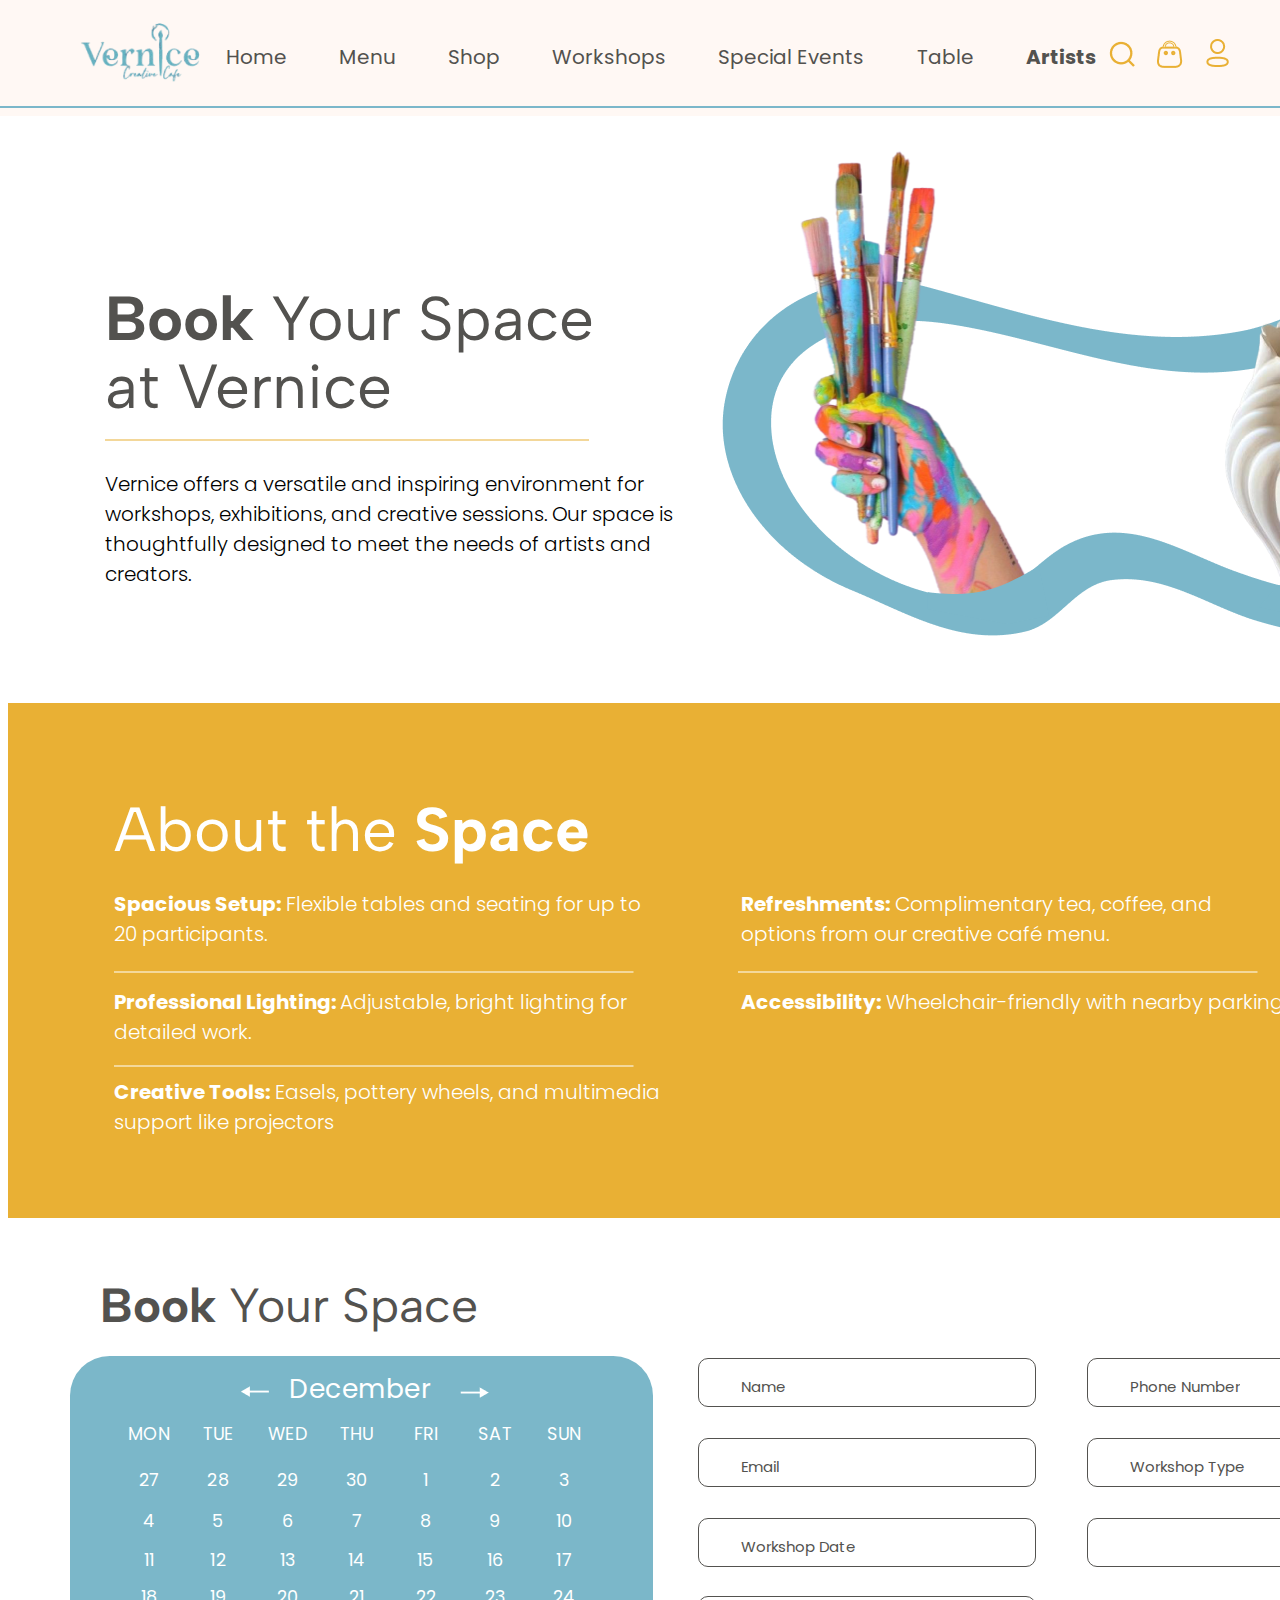
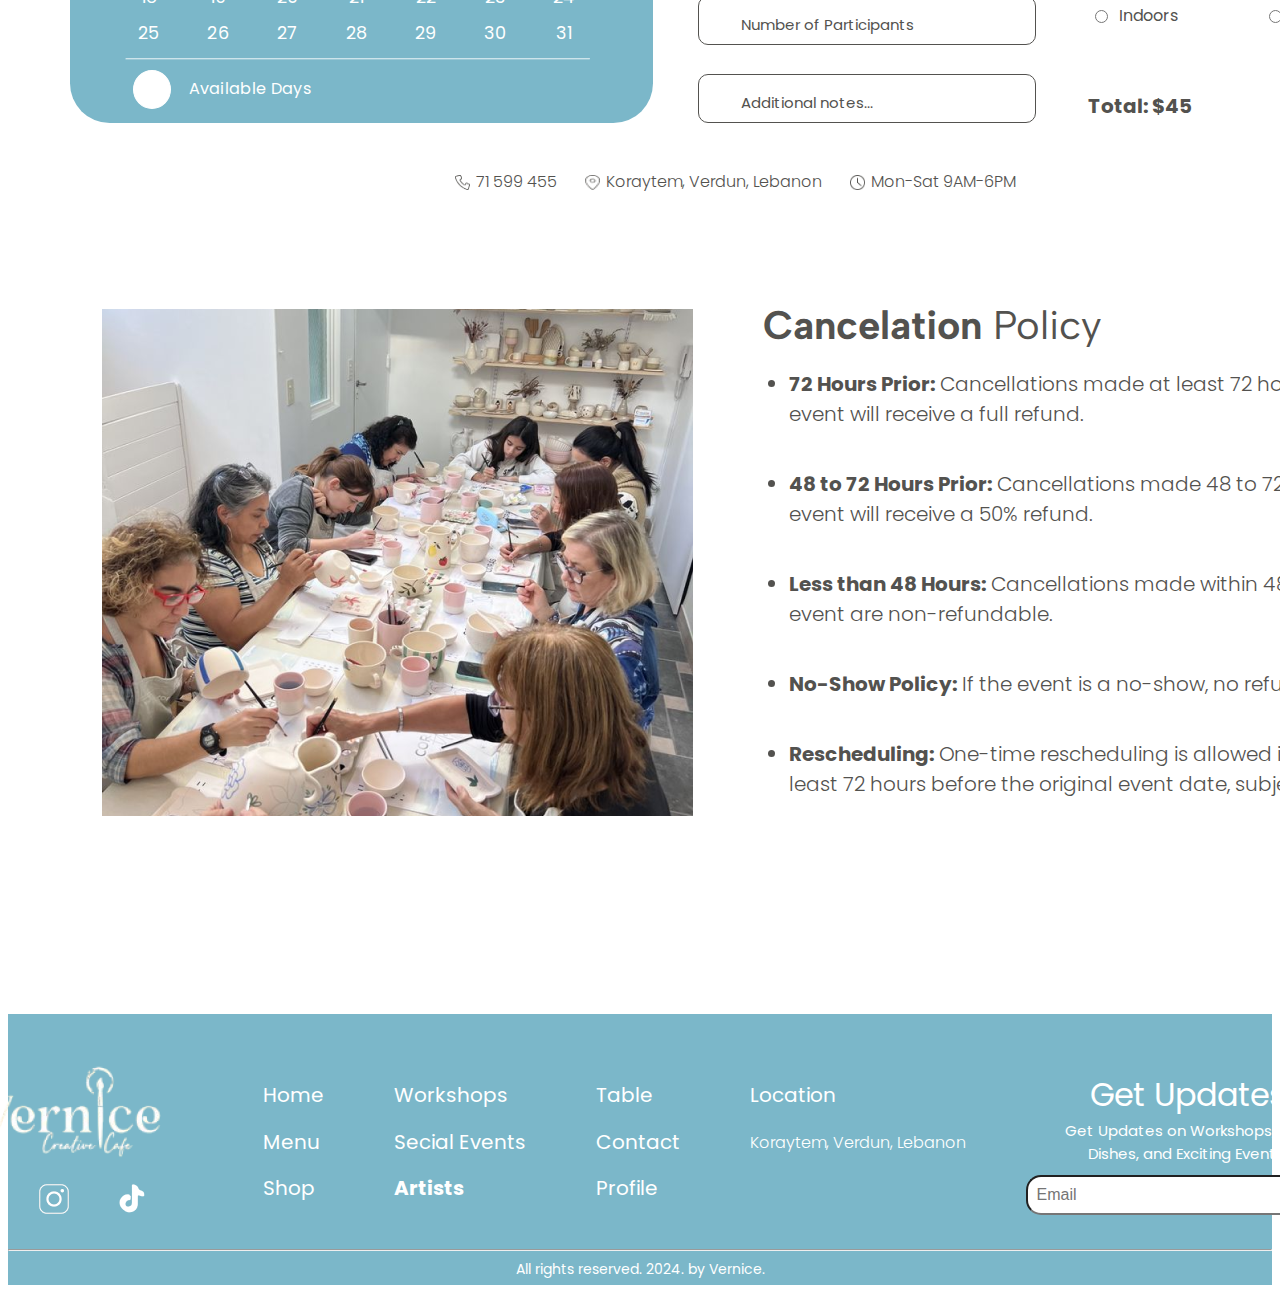
==== commit 279c8179: "updated" ====
--- a/CallingAllArtist.html
+++ b/CallingAllArtist.html
@@ -1,6 +1,5 @@
 <!DOCTYPE html>
 <html lang="en">
-
 <head>
     <meta charset="UTF-8">
     <meta name="viewport" content="width=device-width, initial-scale=1.0">
@@ -9,22 +8,21 @@
     <link rel="stylesheet" href="header.css">
     <title>Artist</title>
 </head>
-
 <body>
     <div id="fixed-nav">
         <div id="header">
             <img src="Images/Vernice Logo.png" alt="Vernice Logo" id="logo">
-
+    
             <ul id="list-links">
-                <li><a href="index.html" style="font-weight: 700;">Home</a></li>
+                <li><a href="index.html">Home</a></li>
                 <li><a href="menu.html">Menu</a></li>
                 <li><a href="Home-Deco.html">Shop</a></li>
                 <li><a href="Workshop.html">Workshops</a></li>
                 <li><a href="reservation.html">Special Events</a></li>
                 <li><a href="">Table</a></li>
-                <li><a href="CallingAllArtist.html">Artists</a></li>
-            </ul>
-
+                <li><a href="CallingAllArtist.html" style="font-weight: 700;">Artists</a></li>
+            </ul>
+    
             <ul id="list-icons">
                 <div id="hamburger" onclick="toggleMenu()">
                     <span></span>
@@ -32,7 +30,7 @@
                     <span></span>
                 </div>
                 <li><img src="Images/Search Icon.png" alt="Search Icon"></li>
-                <li><img src="Images/Bag Icon.png" alt="Bag Icon"></li>
+                <li><img src="Images/Bag Icon.png" alt="Bag Icon" ></li>
                 <li><img src="Images/Profile Icon.png" alt="Profile Icon" id="profile-icon"></li>
             </ul>
         </div>
@@ -45,40 +43,27 @@
             Your Space at Vernice
         </h1>
         <img src="calling-all-artist-images/Vector 237.png" id="all-artist-cover-line" alt="">
-        <p id="all-artist-cover-description">Vernice offers a versatile and inspiring environment for workshops,
-            exhibitions, and creative sessions. Our space is thoughtfully designed to meet the needs of artists and
-            creators.</p>
-        <img src="calling-all-artist-images/Vector.png" id="all-artist-cover-background">
-        <img src="calling-all-artist-images/accaa76e-2211-47cb-857b-15daadb13b60 1.png" id="all-artist-cover-img1"
-            alt="">
+        <p id="all-artist-cover-description">Vernice offers a versatile and inspiring environment for workshops, exhibitions, and creative sessions. Our space is thoughtfully designed to meet the needs of artists and creators.</p>
+       <img src="calling-all-artist-images/Vector.png" id="all-artist-cover-background"> 
+       <img src="calling-all-artist-images/accaa76e-2211-47cb-857b-15daadb13b60 1.png" id="all-artist-cover-img1" alt=""> 
         <img src="calling-all-artist-images/Moran Trabelsi 1.png" id="all-artist-cover-img2">
         <img src="calling-all-artist-images/Vector 238.png" id="all-artist-cover-background-img1" alt="">
         <img src="calling-all-artist-images/Vector 245.png" id="all-artist-cover-background-img2" alt="">
     </div>
     <div id="About-the-space-div">
         <h1 id="About-the-space-h1">About the <span id="About-the-space-h1-label">Space</span></h1>
-        <p class="About-the-space-discription-style" id="About-the-space-discription-1st"><span
-                class="About-the-space-discription-style-label">Spacious Setup:</span> Flexible tables and seating for
-            up to 20 participants.</p>
+        <p class="About-the-space-discription-style" id="About-the-space-discription-1st"><span class="About-the-space-discription-style-label">Spacious Setup:</span> Flexible tables and seating for up to 20 participants.</p>
         <img src="calling-all-artist-images/Vector 239.png" id="About-vector-1st">
-        <p class="About-the-space-discription-style" id="About-the-space-discription-2nd"><span
-                class="About-the-space-discription-style-label">Professional Lighting: </span> Adjustable, bright
-            lighting for detailed work.</p>
+        <p class="About-the-space-discription-style" id="About-the-space-discription-2nd"><span class="About-the-space-discription-style-label">Professional Lighting: </span> Adjustable, bright lighting for detailed work.</p>
         <img src="calling-all-artist-images/Vector 239.png" id="About-vector-2nd" alt="">
-        <p class="About-the-space-discription-style" id="About-the-space-discription-3rd"><span
-                class="About-the-space-discription-style-label">Creative Tools:</span> Easels, pottery wheels, and
-            multimedia support like projectors</p>
+        <p class="About-the-space-discription-style" id="About-the-space-discription-3rd"><span class="About-the-space-discription-style-label">Creative Tools:</span> Easels, pottery wheels, and multimedia support like projectors</p>
         <img src="calling-all-artist-images/Vector 239.png" id="About-vector-3rd">
-        <p class="About-the-space-discription-style" id="About-the-space-discription-4th"><span
-                class="About-the-space-discription-style-label">Refreshments:</span> Complimentary tea, coffee, and
-            options from our creative café menu.</p>
-        <p class="About-the-space-discription-style" id="About-the-space-discription-5th"><span
-                class="About-the-space-discription-style-label">Accessibility:</span> Wheelchair-friendly with nearby
-            parking.</p>
+        <p class="About-the-space-discription-style" id="About-the-space-discription-4th"><span class="About-the-space-discription-style-label">Refreshments:</span> Complimentary tea, coffee, and options from our creative café menu.</p>
+        <p class="About-the-space-discription-style" id="About-the-space-discription-5th"><span class="About-the-space-discription-style-label">Accessibility:</span> Wheelchair-friendly with nearby parking.</p>
     </div>
     <div id="book-dev">
         <h1 id="book-h1"><span id="book-h1-label">Book</span> Your Space</h1>
-        <div id="calender-div">
+        <div id="calender-div" >
             <img id="btn-back-arrow" src="calling-all-artist-images/Vector 243.png" alt="">
             <p id="calender-mon-name">December</p>
             <img id="btn-next-arrow" src="calling-all-artist-images/Vector 244.png" alt="">
@@ -145,196 +130,103 @@
 
         </div>
 
-        <input type="text" class="booking-text-style" id="booking-name" placeholder="Name">
-
-        <input type="text" class="booking-text-style" id="booking-email" placeholder="Email">
-
-        <input type="text" class="booking-text-style" id="booking-workshop" placeholder="Workshop Date">
-
-        <input type="text" class="booking-text-style" id="booking-participants" placeholder="Number of Participants">
-
-        <input type="text" class="booking-text-style" id="booking-nots" placeholder="Additional notes...">
-
-        <input type="text" class="booking-text-style" id="booking-phonenumber" placeholder="Phone Number">
-
-        <input type="text" class="booking-text-style" id="booking-type" placeholder="Workshop Type">
-
-        <input type="text" class="booking-text-style" id="booking-time">
-
-        <input type="radio" class="radio-btn-booking" id="radio-btn-left">
-        <p id="radio-btn-label-1st"> Indoors</p>
-
-        <input type="radio" class="radio-btn-booking" id="radio-btn-right">
-        <p id="radio-btn-label-2nd"> Outdoors</p>
-
-        <p id="price-booking-label">Total: $45</p>
-
-        <div class="btn-proceed-booking">
-            <p id="btn-proceed-label">Proceed</p>
-        </div>
-
-        <div id="info-dev-contact-us">
-            <img src="calling-all-artist-images/Vector-tele.png" class="contact-us-icons" alt="">
-            <p class="contact-us-labels">71 599 455</p>
-            <img src="calling-all-artist-images/Group 249.png" class="contact-us-icons" alt="">
-            <p class="contact-us-labels">Koraytem, Verdun, Lebanon</p>
-            <img src="calling-all-artist-images/Group 250.png" class="contact-us-icons" alt="">
-            <p class="contact-us-labels">Mon-Sat 9AM-6PM</p>
-        </div>
+            <input type="text" class="booking-text-style" id="booking-name" placeholder="Name">
+
+            <input type="text" class="booking-text-style" id="booking-email" placeholder="Email" > 
+
+            <input type="text" class="booking-text-style" id="booking-workshop" placeholder="Workshop Date">
+
+            <input type="text" class="booking-text-style" id="booking-participants" placeholder="Number of Participants">
+
+            <input type="text" class="booking-text-style" id="booking-nots" placeholder="Additional notes...">
+
+            <input type="text" class="booking-text-style"id="booking-phonenumber" placeholder="Phone Number">
+
+            <input type="text" class="booking-text-style"id="booking-type" placeholder="Workshop Type">
+
+            <input type="text" class="booking-text-style" id="booking-time">
+
+            <input type="radio" class="radio-btn-booking" id="radio-btn-left">
+            <p id="radio-btn-label-1st"> Indoors</p>
+
+            <input type="radio" class="radio-btn-booking" id="radio-btn-right">
+            <p id="radio-btn-label-2nd"> Outdoors</p>
+
+            <p id="price-booking-label">Total: $45</p>
+
+            <div class="btn-proceed-booking"> 
+                <p id="btn-proceed-label">Proceed</p>
+            </div>
+            
+            <div id="info-dev-contact-us">
+                <img src="calling-all-artist-images/Vector-tele.png" class="contact-us-icons" alt="">
+                <p class="contact-us-labels">71 599 455</p>
+                <img  src="calling-all-artist-images/Group 249.png" class="contact-us-icons" alt="">
+                <p class="contact-us-labels">Koraytem, Verdun, Lebanon</p>
+                <img src="calling-all-artist-images/Group 250.png" class="contact-us-icons" alt="">
+                <p class="contact-us-labels">Mon-Sat 9AM-6PM</p>
+            </div>
 
     </div>
 
     <div id="Cancelation-dev">
-        <h1 id="Cancelation-h1"><span id="Cancelation-h1-label">Cancelation</span> Policy</h1>
-        <ul id="Cancelation-list">
-            <li class="Cancelation-li"><span class="Cancelation-li-style">72 Hours Prior:</span> Cancellations made at
-                least 72 hours before the event will receive a full refund.</li>
-            <li class="Cancelation-li"><span class="Cancelation-li-style">48 to 72 Hours Prior:</span> Cancellations
-                made 48 to 72 hours before the event will receive a 50% refund.</li>
-            <li class="Cancelation-li"><span class="Cancelation-li-style">Less than 48 Hours:</span> Cancellations made
-                within 48 hours of the event are non-refundable.</li>
-            <li class="Cancelation-li"><span class="Cancelation-li-style">No-Show Policy:</span> If the event is a
-                no-show, no refund will be issued.</li>
-            <li class="Cancelation-li"><span class="Cancelation-li-style">Rescheduling:</span> One-time rescheduling is
-                allowed if requested at least 72 hours before the original event date, subject to availability.</li>
-        </ul>
-
-        <img src="calling-all-artist-images/This Is The Secret to Making Your Next Dinner Party Unforgettable 4.png"
-            id="Cancelation-img" alt="">
-        <img src="calling-all-artist-images/Vector-cancelation.png" id="Cancelation-img-background-1st" alt="">
-
-    </div>
-
-    <footer id="footer">
-        <div id="footer-content">
-            <div id="logoSocialMedia">
-                <img src="Images/footer logo.png" alt="" id="logo">
-                <div id="socialmedia">
-                    <img src="Images/facebook.png" alt="" id="facebook">
-                    <img src="Images/instagram.png" alt="" id="instagram">
-                    <img src="Images/tiktok.png" alt="" id="tiktok">
-                </div>
-            </div>
-
-            <div id="navbar">
-                <ul class="footer-nav">
-                    <li><a href="index.html" style="font-weight: 700;">Home</a></li>
-                    <li><a href="">Menu</a></li>
-                    <li><a href="Home-Deco.html">Shop</a></li>
-                </ul>
-                <ul class="footer-nav">
-                    <li><a href="Workshop.html">Workshops</a></li>
-                    <li><a href="">Secial Events</a></li>
-                    <li><a href="">Artists</a></li>
-                </ul>
-                <ul class="footer-nav">
-                    <li><a href="">Table</a></li>
-                    <li><a href="">Contact</a></li>
-                    <li><a href="">Profile</a></li>
-                </ul>
-                <ul class="footer-nav">
-                    <p>Location</p>
-                    <p>Koraytem, Verdun, Lebanon</p>
-                </ul>
-            </div>
-
-            <div id="updates">
-                <p id="updates-title">Get Updates</p>
-                <p id="updates-description">Get Updates on Workshops, New Dishes, and Exciting Events!</p>
-                <input type="text" placeholder="Email" id="email-input">
-            </div>
-        </div>
-
-
-
-        <div id="ipadfooter">
-            <div id="logoSocialMedia">
-                <img src="Images/footer logo.png" alt="">
-                <div id="socialmedia">
-                    <img src="Images/facebook.png" alt="" id="facebook">
-                    <img src="Images/instagram.png" alt="" id="instagram">
-                    <img src="Images/tiktok.png" alt="" id="tiktok">
-                </div>
-            </div>
-
-            <div id="navbar">
-                <ul class="footer-nav">
-                    <li><a href="index.html" style="font-weight: 700;">Home</a></li>
-                    <li><a href="">Menu</a></li>
-                    <li><a href="Home-Deco.html">Shop</a></li>
-                </ul>
-                <ul class="footer-nav">
-                    <li><a href="Workshop.html">Workshops</a></li>
-                    <li><a href="">Secial Events</a></li>
-                    <li><a href="">Artists</a></li>
-                </ul>
-                <ul class="footer-nav">
-                    <li><a href="">Table</a></li>
-                    <li><a href="">Contact</a></li>
-                    <li><a href="">Profile</a></li>
-                </ul>
-                <ul class="footer-nav">
-                    <p>Location</p>
-                    <p>Koraytem, Verdun, Lebanon</p>
-                </ul>
-            </div>
-
-            <div id="updates">
-                <p id="updates-title">Get Updates</p>
-                <p id="updates-description">Get Updates on Workshops, New Dishes, and Exciting Events!</p>
-                <input type="text" placeholder="Email" id="email-input">
-            </div>
-        </div>
-
-
-
-        <div id="mobilefooter">
-            <div id="topFooterM">
-
-                <div id="logoSocialMedia">
-                    <img src="Images/footer logo.png" alt="" id="logo">
-                    <div id="socialmedia">
-                        <img src="Images/facebook.png" alt="" id="facebook">
-                        <img src="Images/instagram.png" alt="" id="instagram">
-                        <img src="Images/tiktok.png" alt="" id="tiktok">
-                    </div>
-                </div>
-
-                <div id="updates">
-                    <p id="updates-title">Get Updates</p>
-                    <p id="updates-description">Get Updates on Workshops, New Dishes, and Exciting Events!</p>
-                    <input type="text" placeholder="Email" id="email-input">
-                </div>
-            </div>
-
-
-            <div id="navbar">
-                <ul class="footer-nav">
-                    <li><a href="index.html" style="font-weight: 700;">Home</a></li>
-                    <li><a href="">Menu</a></li>
-                    <li><a href="Home-Deco.html">Shop</a></li>
-                </ul>
-                <ul class="footer-nav">
-                    <li><a href="Workshop.html">Workshops</a></li>
-                    <li><a href="">Secial Events</a></li>
-                    <li><a href="">Artists</a></li>
-                </ul>
-                <ul class="footer-nav">
-                    <li><a href="">Table</a></li>
-                    <li><a href="">Contact</a></li>
-                    <li><a href="">Profile</a></li>
-                </ul>
-                <ul class="footer-nav">
-                    <p>Location</p>
-                    <p>Koraytem, Verdun, Lebanon</p>
-                </ul>
-            </div>
-        </div>
-        <hr>
-        <p id="footer-rights">All rights reserved. 2024. by Vernice.</p>
-    </footer>
+<h1 id="Cancelation-h1"><span id="Cancelation-h1-label">Cancelation</span> Policy</h1>
+<ul id="Cancelation-list">
+    <li class="Cancelation-li"><span class="Cancelation-li-style">72 Hours Prior:</span> Cancellations made at least 72 hours before the event will receive a full refund.</li>
+    <li class="Cancelation-li"><span class="Cancelation-li-style">48 to 72 Hours Prior:</span> Cancellations made 48 to 72 hours before the event will receive a 50% refund.</li>
+    <li class="Cancelation-li"><span class="Cancelation-li-style">Less than 48 Hours:</span> Cancellations made within 48 hours of the event are non-refundable.</li>
+    <li class="Cancelation-li"><span class="Cancelation-li-style">No-Show Policy:</span> If the event is a no-show, no refund will be issued.</li>
+    <li class="Cancelation-li"><span class="Cancelation-li-style">Rescheduling:</span> One-time rescheduling is allowed if requested at least 72 hours before the original event date, subject to availability.</li>
+</ul>
+
+<img src="calling-all-artist-images/This Is The Secret to Making Your Next Dinner Party Unforgettable 4.png" id="Cancelation-img" alt="">
+<img src="calling-all-artist-images/Vector-cancelation.png" id="Cancelation-img-background-1st" alt="">
+
+    </div>
+
+<footer id="footer">
+    <div id="footer-content">
+        <div id="logoSocialMedia">
+            <img src="Images/footer logo.png" alt="" id="logo">
+            <div id="socialmedia">
+                <img src="Images/facebook.png" alt="" id="facebook">
+                <img src="Images/instagram.png" alt="" id="instagram">
+                <img src="Images/tiktok.png" alt="" id="tiktok">
+            </div>
+        </div>
+
+        <div id="navbar">
+            <ul class="footer-nav">
+                <li><a href="index.html">Home</a></li>
+                <li><a href="menu.html">Menu</a></li>
+                <li><a href="Home-Deco.html">Shop</a></li>
+            </ul>
+            <ul class="footer-nav">
+                <li><a href="Workshop.html">Workshops</a></li>
+                <li><a href="">Secial Events</a></li>
+                <li><a href="CallingAllArtist.html" style="font-weight: 700;">Artists</a></li>
+            </ul>
+            <ul class="footer-nav">
+                <li><a href="">Table</a></li>
+                <li><a href="">Contact</a></li>
+                <li><a href="">Profile</a></li>
+            </ul>
+            <ul class="footer-nav">
+                <p>Location</p>
+                <p>Koraytem, Verdun, Lebanon</p>
+            </ul>
+        </div>
+
+        <div id="updates">
+            <p id="updates-title">Get Updates</p>
+            <p id="updates-description">Get Updates on Workshops, New Dishes, and Exciting Events!</p>
+            <input type="text" placeholder="Email" id="email-input">
+        </div>
+    </div>
+    <hr>
+    <p id="footer-rights">All rights reserved. 2024. by Vernice.</p>
+</footer>
 
 </body>
-<script src="header.js"></script>
-
-</html>+    <script src="header.js"></script>
+    </html>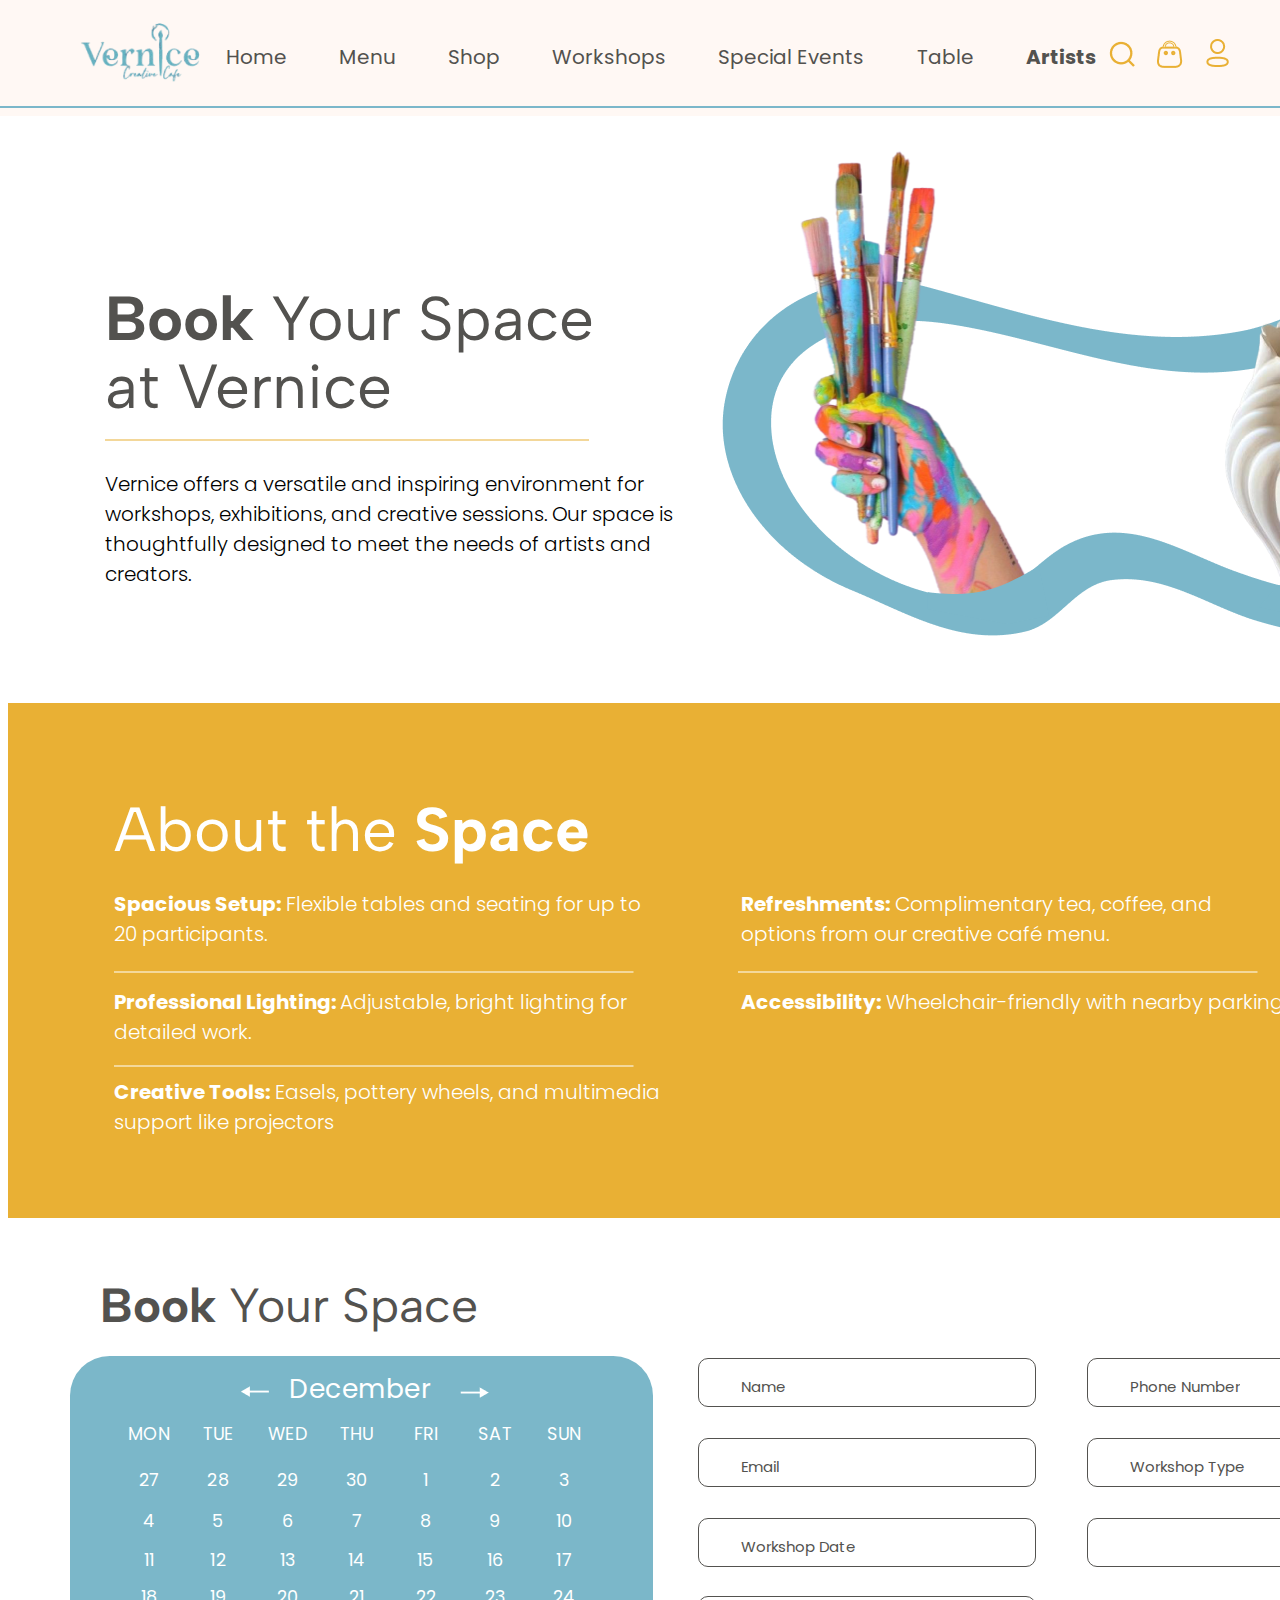
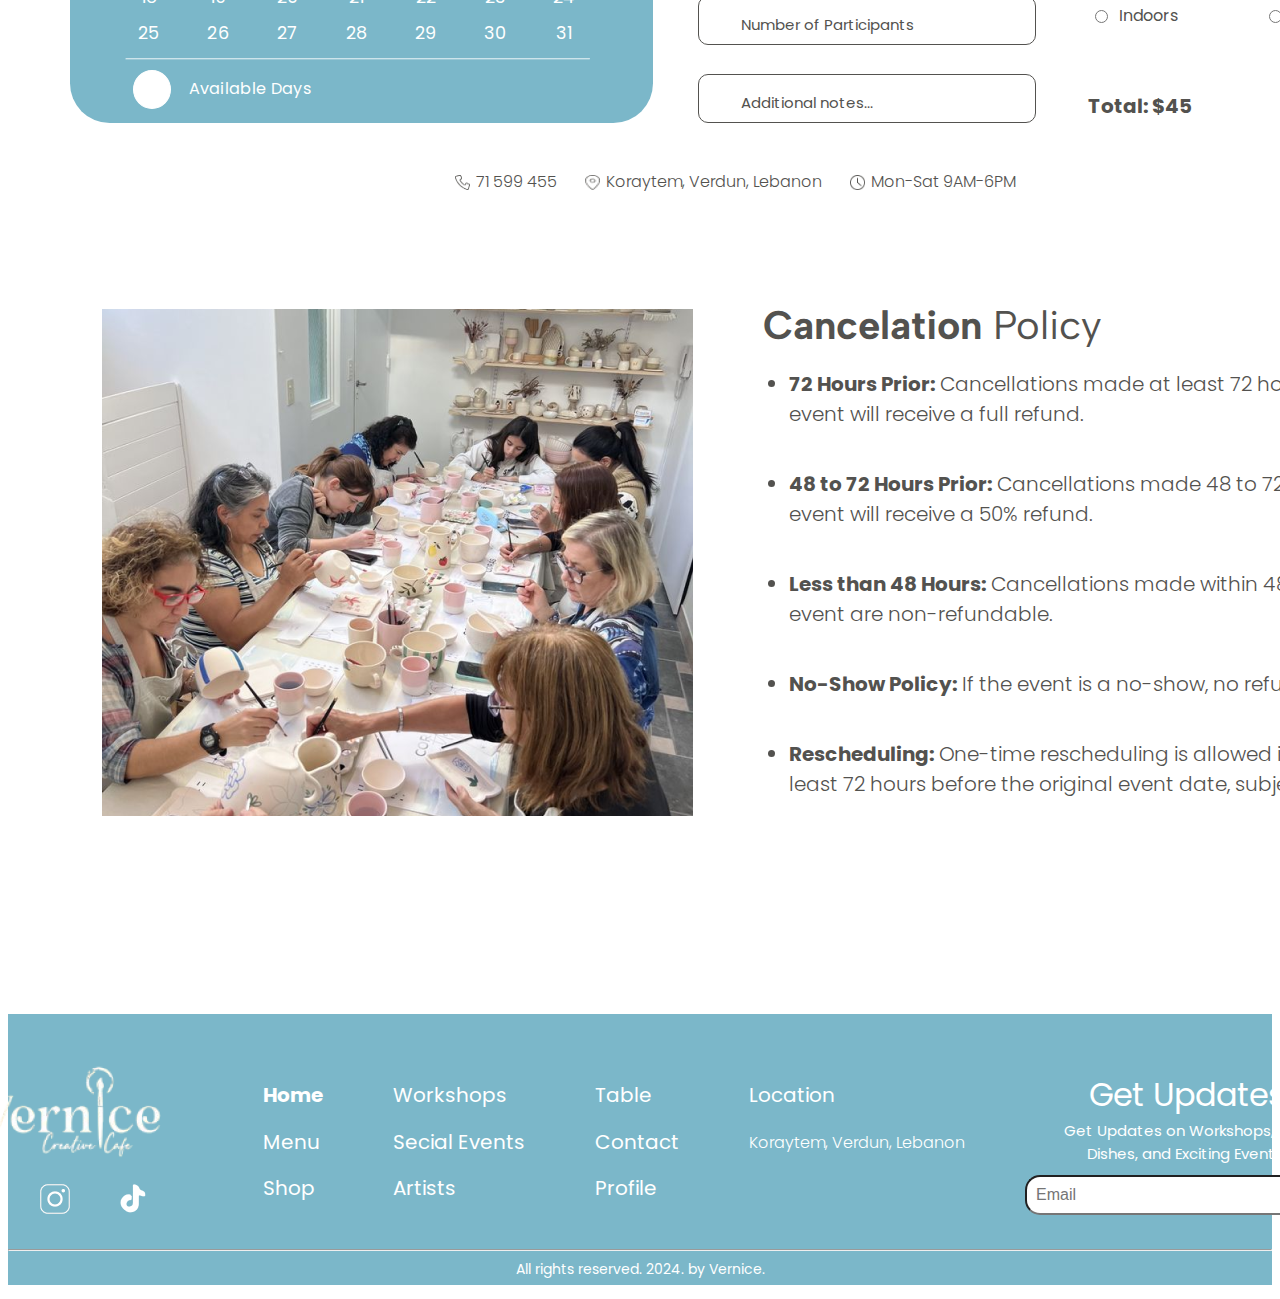
==== commit fddcb717: "header and footer full responsive updated" ====
--- a/CallingAllArtist.html
+++ b/CallingAllArtist.html
@@ -1,5 +1,6 @@
 <!DOCTYPE html>
 <html lang="en">
+
 <head>
     <meta charset="UTF-8">
     <meta name="viewport" content="width=device-width, initial-scale=1.0">
@@ -8,11 +9,12 @@
     <link rel="stylesheet" href="header.css">
     <title>Artist</title>
 </head>
+
 <body>
     <div id="fixed-nav">
         <div id="header">
             <img src="Images/Vernice Logo.png" alt="Vernice Logo" id="logo">
-    
+
             <ul id="list-links">
                 <li><a href="index.html">Home</a></li>
                 <li><a href="menu.html">Menu</a></li>
@@ -22,7 +24,7 @@
                 <li><a href="">Table</a></li>
                 <li><a href="CallingAllArtist.html" style="font-weight: 700;">Artists</a></li>
             </ul>
-    
+
             <ul id="list-icons">
                 <div id="hamburger" onclick="toggleMenu()">
                     <span></span>
@@ -30,7 +32,7 @@
                     <span></span>
                 </div>
                 <li><img src="Images/Search Icon.png" alt="Search Icon"></li>
-                <li><img src="Images/Bag Icon.png" alt="Bag Icon" ></li>
+                <li><img src="Images/Bag Icon.png" alt="Bag Icon"></li>
                 <li><img src="Images/Profile Icon.png" alt="Profile Icon" id="profile-icon"></li>
             </ul>
         </div>
@@ -43,27 +45,40 @@
             Your Space at Vernice
         </h1>
         <img src="calling-all-artist-images/Vector 237.png" id="all-artist-cover-line" alt="">
-        <p id="all-artist-cover-description">Vernice offers a versatile and inspiring environment for workshops, exhibitions, and creative sessions. Our space is thoughtfully designed to meet the needs of artists and creators.</p>
-       <img src="calling-all-artist-images/Vector.png" id="all-artist-cover-background"> 
-       <img src="calling-all-artist-images/accaa76e-2211-47cb-857b-15daadb13b60 1.png" id="all-artist-cover-img1" alt=""> 
+        <p id="all-artist-cover-description">Vernice offers a versatile and inspiring environment for workshops,
+            exhibitions, and creative sessions. Our space is thoughtfully designed to meet the needs of artists and
+            creators.</p>
+        <img src="calling-all-artist-images/Vector.png" id="all-artist-cover-background">
+        <img src="calling-all-artist-images/accaa76e-2211-47cb-857b-15daadb13b60 1.png" id="all-artist-cover-img1"
+            alt="">
         <img src="calling-all-artist-images/Moran Trabelsi 1.png" id="all-artist-cover-img2">
         <img src="calling-all-artist-images/Vector 238.png" id="all-artist-cover-background-img1" alt="">
         <img src="calling-all-artist-images/Vector 245.png" id="all-artist-cover-background-img2" alt="">
     </div>
     <div id="About-the-space-div">
         <h1 id="About-the-space-h1">About the <span id="About-the-space-h1-label">Space</span></h1>
-        <p class="About-the-space-discription-style" id="About-the-space-discription-1st"><span class="About-the-space-discription-style-label">Spacious Setup:</span> Flexible tables and seating for up to 20 participants.</p>
+        <p class="About-the-space-discription-style" id="About-the-space-discription-1st"><span
+                class="About-the-space-discription-style-label">Spacious Setup:</span> Flexible tables and seating for
+            up to 20 participants.</p>
         <img src="calling-all-artist-images/Vector 239.png" id="About-vector-1st">
-        <p class="About-the-space-discription-style" id="About-the-space-discription-2nd"><span class="About-the-space-discription-style-label">Professional Lighting: </span> Adjustable, bright lighting for detailed work.</p>
+        <p class="About-the-space-discription-style" id="About-the-space-discription-2nd"><span
+                class="About-the-space-discription-style-label">Professional Lighting: </span> Adjustable, bright
+            lighting for detailed work.</p>
         <img src="calling-all-artist-images/Vector 239.png" id="About-vector-2nd" alt="">
-        <p class="About-the-space-discription-style" id="About-the-space-discription-3rd"><span class="About-the-space-discription-style-label">Creative Tools:</span> Easels, pottery wheels, and multimedia support like projectors</p>
+        <p class="About-the-space-discription-style" id="About-the-space-discription-3rd"><span
+                class="About-the-space-discription-style-label">Creative Tools:</span> Easels, pottery wheels, and
+            multimedia support like projectors</p>
         <img src="calling-all-artist-images/Vector 239.png" id="About-vector-3rd">
-        <p class="About-the-space-discription-style" id="About-the-space-discription-4th"><span class="About-the-space-discription-style-label">Refreshments:</span> Complimentary tea, coffee, and options from our creative café menu.</p>
-        <p class="About-the-space-discription-style" id="About-the-space-discription-5th"><span class="About-the-space-discription-style-label">Accessibility:</span> Wheelchair-friendly with nearby parking.</p>
+        <p class="About-the-space-discription-style" id="About-the-space-discription-4th"><span
+                class="About-the-space-discription-style-label">Refreshments:</span> Complimentary tea, coffee, and
+            options from our creative café menu.</p>
+        <p class="About-the-space-discription-style" id="About-the-space-discription-5th"><span
+                class="About-the-space-discription-style-label">Accessibility:</span> Wheelchair-friendly with nearby
+            parking.</p>
     </div>
     <div id="book-dev">
         <h1 id="book-h1"><span id="book-h1-label">Book</span> Your Space</h1>
-        <div id="calender-div" >
+        <div id="calender-div">
             <img id="btn-back-arrow" src="calling-all-artist-images/Vector 243.png" alt="">
             <p id="calender-mon-name">December</p>
             <img id="btn-next-arrow" src="calling-all-artist-images/Vector 244.png" alt="">
@@ -130,103 +145,196 @@
 
         </div>
 
-            <input type="text" class="booking-text-style" id="booking-name" placeholder="Name">
-
-            <input type="text" class="booking-text-style" id="booking-email" placeholder="Email" > 
-
-            <input type="text" class="booking-text-style" id="booking-workshop" placeholder="Workshop Date">
-
-            <input type="text" class="booking-text-style" id="booking-participants" placeholder="Number of Participants">
-
-            <input type="text" class="booking-text-style" id="booking-nots" placeholder="Additional notes...">
-
-            <input type="text" class="booking-text-style"id="booking-phonenumber" placeholder="Phone Number">
-
-            <input type="text" class="booking-text-style"id="booking-type" placeholder="Workshop Type">
-
-            <input type="text" class="booking-text-style" id="booking-time">
-
-            <input type="radio" class="radio-btn-booking" id="radio-btn-left">
-            <p id="radio-btn-label-1st"> Indoors</p>
-
-            <input type="radio" class="radio-btn-booking" id="radio-btn-right">
-            <p id="radio-btn-label-2nd"> Outdoors</p>
-
-            <p id="price-booking-label">Total: $45</p>
-
-            <div class="btn-proceed-booking"> 
-                <p id="btn-proceed-label">Proceed</p>
-            </div>
-            
-            <div id="info-dev-contact-us">
-                <img src="calling-all-artist-images/Vector-tele.png" class="contact-us-icons" alt="">
-                <p class="contact-us-labels">71 599 455</p>
-                <img  src="calling-all-artist-images/Group 249.png" class="contact-us-icons" alt="">
-                <p class="contact-us-labels">Koraytem, Verdun, Lebanon</p>
-                <img src="calling-all-artist-images/Group 250.png" class="contact-us-icons" alt="">
-                <p class="contact-us-labels">Mon-Sat 9AM-6PM</p>
-            </div>
+        <input type="text" class="booking-text-style" id="booking-name" placeholder="Name">
+
+        <input type="text" class="booking-text-style" id="booking-email" placeholder="Email">
+
+        <input type="text" class="booking-text-style" id="booking-workshop" placeholder="Workshop Date">
+
+        <input type="text" class="booking-text-style" id="booking-participants" placeholder="Number of Participants">
+
+        <input type="text" class="booking-text-style" id="booking-nots" placeholder="Additional notes...">
+
+        <input type="text" class="booking-text-style" id="booking-phonenumber" placeholder="Phone Number">
+
+        <input type="text" class="booking-text-style" id="booking-type" placeholder="Workshop Type">
+
+        <input type="text" class="booking-text-style" id="booking-time">
+
+        <input type="radio" class="radio-btn-booking" id="radio-btn-left">
+        <p id="radio-btn-label-1st"> Indoors</p>
+
+        <input type="radio" class="radio-btn-booking" id="radio-btn-right">
+        <p id="radio-btn-label-2nd"> Outdoors</p>
+
+        <p id="price-booking-label">Total: $45</p>
+
+        <div class="btn-proceed-booking">
+            <p id="btn-proceed-label">Proceed</p>
+        </div>
+
+        <div id="info-dev-contact-us">
+            <img src="calling-all-artist-images/Vector-tele.png" class="contact-us-icons" alt="">
+            <p class="contact-us-labels">71 599 455</p>
+            <img src="calling-all-artist-images/Group 249.png" class="contact-us-icons" alt="">
+            <p class="contact-us-labels">Koraytem, Verdun, Lebanon</p>
+            <img src="calling-all-artist-images/Group 250.png" class="contact-us-icons" alt="">
+            <p class="contact-us-labels">Mon-Sat 9AM-6PM</p>
+        </div>
 
     </div>
 
     <div id="Cancelation-dev">
-<h1 id="Cancelation-h1"><span id="Cancelation-h1-label">Cancelation</span> Policy</h1>
-<ul id="Cancelation-list">
-    <li class="Cancelation-li"><span class="Cancelation-li-style">72 Hours Prior:</span> Cancellations made at least 72 hours before the event will receive a full refund.</li>
-    <li class="Cancelation-li"><span class="Cancelation-li-style">48 to 72 Hours Prior:</span> Cancellations made 48 to 72 hours before the event will receive a 50% refund.</li>
-    <li class="Cancelation-li"><span class="Cancelation-li-style">Less than 48 Hours:</span> Cancellations made within 48 hours of the event are non-refundable.</li>
-    <li class="Cancelation-li"><span class="Cancelation-li-style">No-Show Policy:</span> If the event is a no-show, no refund will be issued.</li>
-    <li class="Cancelation-li"><span class="Cancelation-li-style">Rescheduling:</span> One-time rescheduling is allowed if requested at least 72 hours before the original event date, subject to availability.</li>
-</ul>
-
-<img src="calling-all-artist-images/This Is The Secret to Making Your Next Dinner Party Unforgettable 4.png" id="Cancelation-img" alt="">
-<img src="calling-all-artist-images/Vector-cancelation.png" id="Cancelation-img-background-1st" alt="">
-
-    </div>
-
-<footer id="footer">
-    <div id="footer-content">
-        <div id="logoSocialMedia">
-            <img src="Images/footer logo.png" alt="" id="logo">
-            <div id="socialmedia">
-                <img src="Images/facebook.png" alt="" id="facebook">
-                <img src="Images/instagram.png" alt="" id="instagram">
-                <img src="Images/tiktok.png" alt="" id="tiktok">
-            </div>
-        </div>
-
-        <div id="navbar">
-            <ul class="footer-nav">
-                <li><a href="index.html">Home</a></li>
-                <li><a href="menu.html">Menu</a></li>
-                <li><a href="Home-Deco.html">Shop</a></li>
-            </ul>
-            <ul class="footer-nav">
-                <li><a href="Workshop.html">Workshops</a></li>
-                <li><a href="">Secial Events</a></li>
-                <li><a href="CallingAllArtist.html" style="font-weight: 700;">Artists</a></li>
-            </ul>
-            <ul class="footer-nav">
-                <li><a href="">Table</a></li>
-                <li><a href="">Contact</a></li>
-                <li><a href="">Profile</a></li>
-            </ul>
-            <ul class="footer-nav">
-                <p>Location</p>
-                <p>Koraytem, Verdun, Lebanon</p>
-            </ul>
-        </div>
-
-        <div id="updates">
-            <p id="updates-title">Get Updates</p>
-            <p id="updates-description">Get Updates on Workshops, New Dishes, and Exciting Events!</p>
-            <input type="text" placeholder="Email" id="email-input">
-        </div>
-    </div>
-    <hr>
-    <p id="footer-rights">All rights reserved. 2024. by Vernice.</p>
-</footer>
+        <h1 id="Cancelation-h1"><span id="Cancelation-h1-label">Cancelation</span> Policy</h1>
+        <ul id="Cancelation-list">
+            <li class="Cancelation-li"><span class="Cancelation-li-style">72 Hours Prior:</span> Cancellations made at
+                least 72 hours before the event will receive a full refund.</li>
+            <li class="Cancelation-li"><span class="Cancelation-li-style">48 to 72 Hours Prior:</span> Cancellations
+                made 48 to 72 hours before the event will receive a 50% refund.</li>
+            <li class="Cancelation-li"><span class="Cancelation-li-style">Less than 48 Hours:</span> Cancellations made
+                within 48 hours of the event are non-refundable.</li>
+            <li class="Cancelation-li"><span class="Cancelation-li-style">No-Show Policy:</span> If the event is a
+                no-show, no refund will be issued.</li>
+            <li class="Cancelation-li"><span class="Cancelation-li-style">Rescheduling:</span> One-time rescheduling is
+                allowed if requested at least 72 hours before the original event date, subject to availability.</li>
+        </ul>
+
+        <img src="calling-all-artist-images/This Is The Secret to Making Your Next Dinner Party Unforgettable 4.png"
+            id="Cancelation-img" alt="">
+        <img src="calling-all-artist-images/Vector-cancelation.png" id="Cancelation-img-background-1st" alt="">
+
+    </div>
+
+    <footer id="footer">
+        <div id="footer-content">
+            <div id="logoSocialMedia">
+                <img src="Images/footer logo.png" alt="" id="logo">
+                <div id="socialmedia">
+                    <img src="Images/facebook.png" alt="" id="facebook">
+                    <img src="Images/instagram.png" alt="" id="instagram">
+                    <img src="Images/tiktok.png" alt="" id="tiktok">
+                </div>
+            </div>
+
+            <div id="navbar">
+                <ul class="footer-nav">
+                    <li><a href="index.html" style="font-weight: 700;">Home</a></li>
+                    <li><a href="">Menu</a></li>
+                    <li><a href="Home-Deco.html">Shop</a></li>
+                </ul>
+                <ul class="footer-nav">
+                    <li><a href="Workshop.html">Workshops</a></li>
+                    <li><a href="">Secial Events</a></li>
+                    <li><a href="">Artists</a></li>
+                </ul>
+                <ul class="footer-nav">
+                    <li><a href="">Table</a></li>
+                    <li><a href="">Contact</a></li>
+                    <li><a href="">Profile</a></li>
+                </ul>
+                <ul class="footer-nav">
+                    <p>Location</p>
+                    <p>Koraytem, Verdun, Lebanon</p>
+                </ul>
+            </div>
+
+            <div id="updates">
+                <p id="updates-title">Get Updates</p>
+                <p id="updates-description">Get Updates on Workshops, New Dishes, and Exciting Events!</p>
+                <input type="text" placeholder="Email" id="email-input">
+            </div>
+        </div>
+
+
+
+        <div id="ipadfooter">
+            <div id="logoSocialMedia">
+                <img src="Images/footer logo.png" alt="">
+                <div id="socialmedia">
+                    <img src="Images/facebook.png" alt="" id="facebook">
+                    <img src="Images/instagram.png" alt="" id="instagram">
+                    <img src="Images/tiktok.png" alt="" id="tiktok">
+                </div>
+            </div>
+
+            <div id="navbar">
+                <ul class="footer-nav">
+                    <li><a href="index.html" style="font-weight: 700;">Home</a></li>
+                    <li><a href="">Menu</a></li>
+                    <li><a href="Home-Deco.html">Shop</a></li>
+                </ul>
+                <ul class="footer-nav">
+                    <li><a href="Workshop.html">Workshops</a></li>
+                    <li><a href="">Secial Events</a></li>
+                    <li><a href="">Artists</a></li>
+                </ul>
+                <ul class="footer-nav">
+                    <li><a href="">Table</a></li>
+                    <li><a href="">Contact</a></li>
+                    <li><a href="">Profile</a></li>
+                </ul>
+                <ul class="footer-nav">
+                    <p>Location</p>
+                    <p>Koraytem, Verdun, Lebanon</p>
+                </ul>
+            </div>
+
+            <div id="updates">
+                <p id="updates-title">Get Updates</p>
+                <p id="updates-description">Get Updates on Workshops, New Dishes, and Exciting Events!</p>
+                <input type="text" placeholder="Email" id="email-input">
+            </div>
+        </div>
+
+
+
+        <div id="mobilefooter">
+            <div id="topFooterM">
+
+                <div id="logoSocialMedia">
+                    <img src="Images/footer logo.png" alt="" id="logo">
+                    <div id="socialmedia">
+                        <img src="Images/facebook.png" alt="" id="facebook">
+                        <img src="Images/instagram.png" alt="" id="instagram">
+                        <img src="Images/tiktok.png" alt="" id="tiktok">
+                    </div>
+                </div>
+
+                <div id="updates">
+                    <p id="updates-title">Get Updates</p>
+                    <p id="updates-description">Get Updates on Workshops, New Dishes, and Exciting Events!</p>
+                    <input type="text" placeholder="Email" id="email-input">
+                </div>
+            </div>
+
+
+            <div id="navbar">
+                <ul class="footer-nav">
+                    <li><a href="index.html" style="font-weight: 700;">Home</a></li>
+                    <li><a href="">Menu</a></li>
+                    <li><a href="Home-Deco.html">Shop</a></li>
+                </ul>
+                <ul class="footer-nav">
+                    <li><a href="Workshop.html">Workshops</a></li>
+                    <li><a href="">Secial Events</a></li>
+                    <li><a href="">Artists</a></li>
+                </ul>
+                <ul class="footer-nav">
+                    <li><a href="">Table</a></li>
+                    <li><a href="">Contact</a></li>
+                    <li><a href="">Profile</a></li>
+                </ul>
+                <ul class="footer-nav">
+                    <p>Location</p>
+                    <p>Koraytem, Verdun, Lebanon</p>
+                </ul>
+            </div>
+        </div>
+        <hr>
+        <p id="footer-rights">All rights reserved. 2024. by Vernice.</p>
+    </footer>
 
 </body>
-    <script src="header.js"></script>
-    </html>+<script src="header.js"></script>
+
+</html>--- a/footer.css
+++ b/footer.css
@@ -302,10 +302,9 @@
         align-items: center;
         width: 100%;
     }
-
     #topFooterM {
         display: flex;
-        width: 100%;
+        width: 443px;
         justify-content: space-around;
         align-self: center;
     }
@@ -356,7 +355,7 @@
         justify-content: space-around;
         gap: 0px;
         margin-left: 11px;
-        width: 93%;
+        width: 414px;
     }
 
     .footer-nav {
--- a/header.css
+++ b/header.css
@@ -80,10 +80,19 @@
 
 @media (max-width: 768px) {
 
+    #fixed-nav {
+        position: fixed;
+        top: 0;
+        left: 0;
+        width: 778px;
+        z-index: 1000;
+        background-color: rgba(255, 248, 244, 1);
+    }
+
     #header {
         display: flex;
         justify-self: center;
-        justify-content: space-between;
+        justify-content: space-evenly;
         align-items: center;
         margin-top: 22px;
         font-family: 'Poppins', sans-serif;
@@ -94,41 +103,40 @@
         display: flex;
         width: 78px;
         justify-content: center;
-        gap: 6px;
-        margin-right: 153px;
+        gap: 4px;
     }
 
     #list-links {
         display: flex;
         justify-content: center;
         align-items: center;
-        gap: 16px;
-        width: 56%;
+        gap: 17px;
+        width: 507px;
     }
 
     #list-links li a {
         text-decoration: none;
         color: #53524f;
         padding: 0;
-        font-size: 15px;
+        font-size: 14px;
         font-weight: 400;
-        line-height: 30px;
+        line-height: 20px;
     }
 
     img {
-        width: 20px;
+        width: 18px;
         margin-top: 3px;
     }
 
     #logo {
-        width: 175px;
+        width: 170px;
     }
 
     #header-hr {
         border: 1.48px solid rgba(123, 183, 202, 1);
-        width: 81%;
-        margin-left: 20px;
-        margin-top: -4px;
+        width: 93%;
+        margin-left: 35px;
+        margin-top: -7px;
     }
 }
 
@@ -138,10 +146,11 @@
         position: fixed;
         top: 0;
         left: 0;
-        width: 67%;
+        width: 432px;
         z-index: 1000;
         background-color: rgba(255, 248, 244, 1);
     }
+
     #header {
         display: flex;
         justify-self: center;
@@ -192,8 +201,8 @@
     #list-links.open {
         display: flex;
         margin-top: 9px;
-        margin-right: 173px;
-        width: 156px;
+        margin-right: -7px;
+        width: 123px;
     }
 
     #header #list-icons {
@@ -217,8 +226,8 @@
 
     #header-hr {
         border: 1.48px solid rgba(123, 183, 202, 1);
-        width: 62%;
-        margin-left: 46px;
+        width: 86%;
+        margin-left: 44px;
         margin-top: -10px;
     }
 }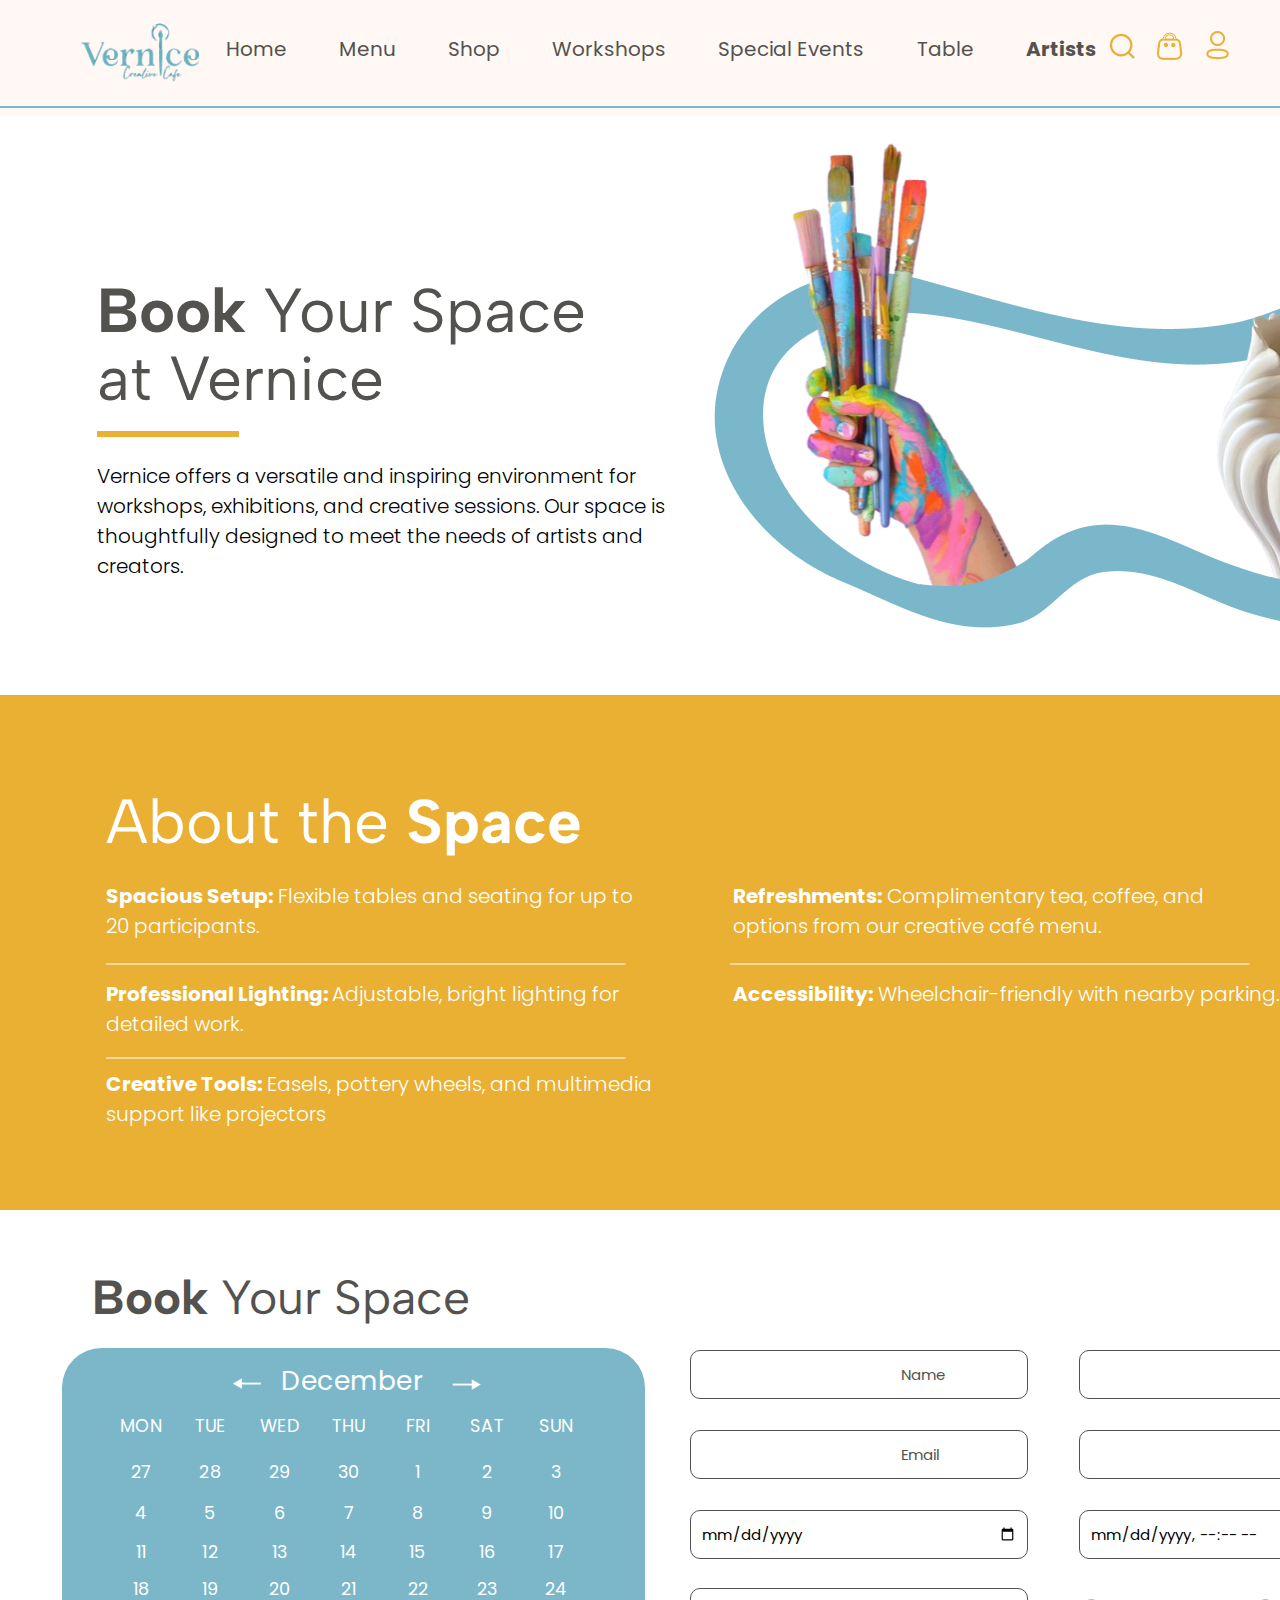
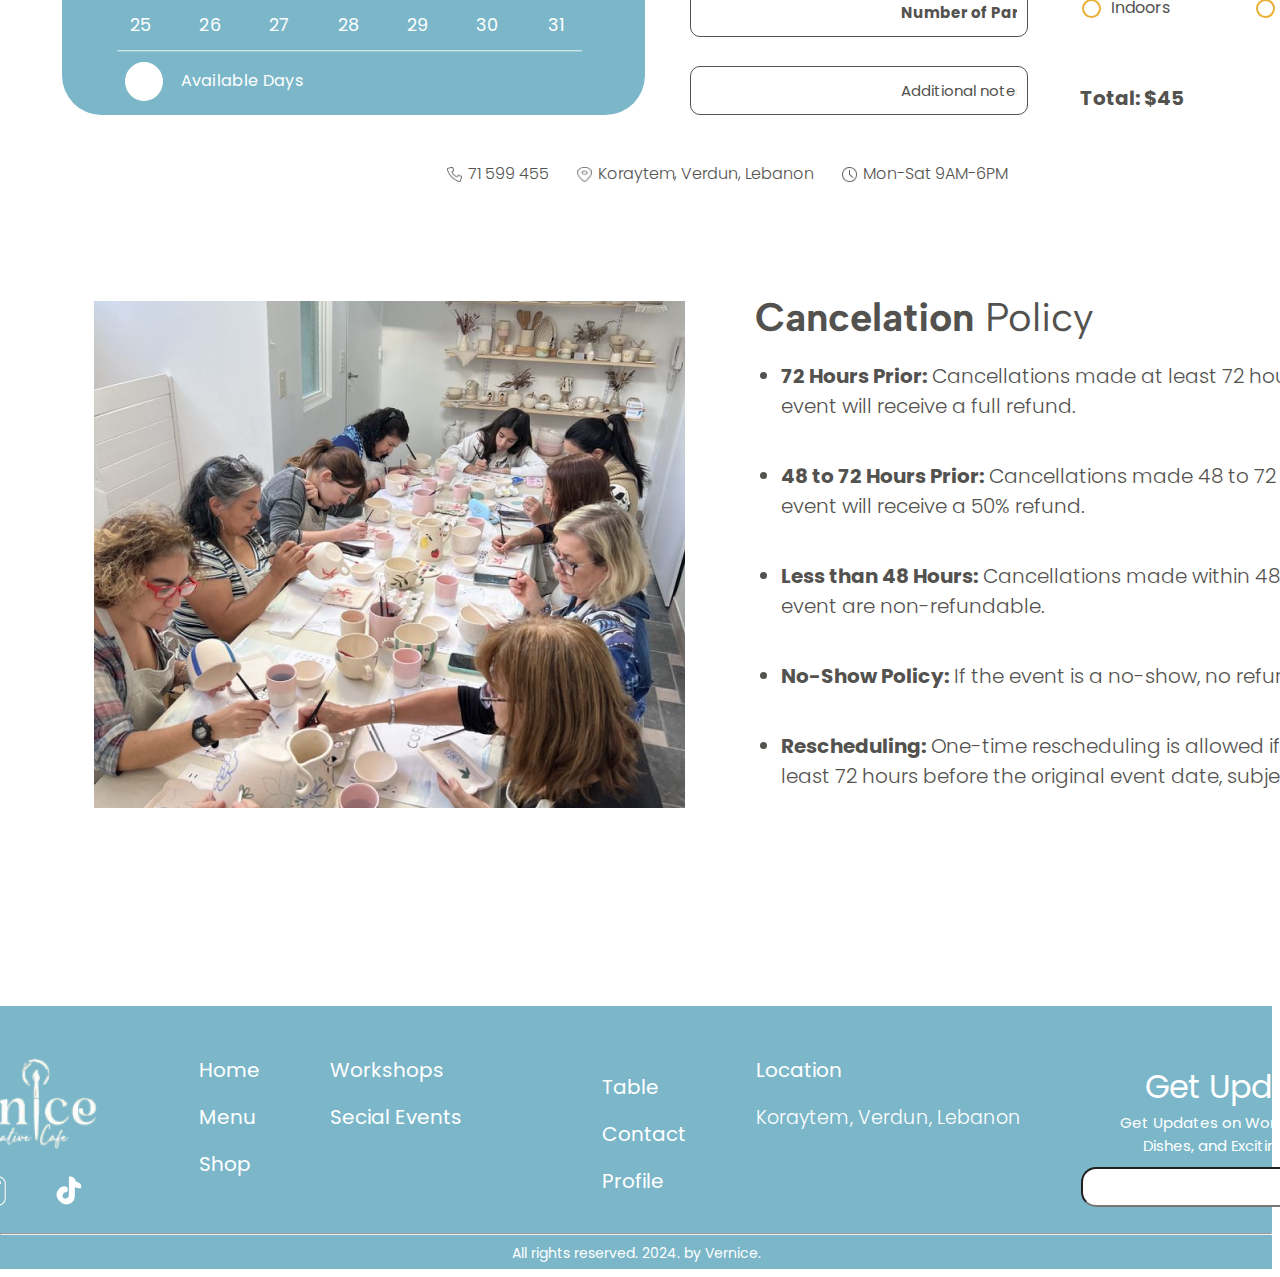
==== commit 807b98fe: "final commit" ====
--- a/CallingAllArtist.html
+++ b/CallingAllArtist.html
@@ -1,15 +1,17 @@
 <!DOCTYPE html>
 <html lang="en">
-
 <head>
     <meta charset="UTF-8">
     <meta name="viewport" content="width=device-width, initial-scale=1.0">
-    <link rel="stylesheet" href="CallingAllArtist.css">
+    <link rel="stylesheet" href="artists.css">
     <link rel="stylesheet" href="footer.css">
     <link rel="stylesheet" href="header.css">
-    <title>Artist</title>
+    <link rel="stylesheet" href="Profile.css">
+    <link rel="stylesheet" href="login-signup.css">
+    <script src="https://code.jquery.com/jquery-3.7.1.min.js"></script>
+    <link rel="stylesheet" href="popup.css">
+    <title>CallingAllArtist</title>
 </head>
-
 <body>
     <div id="fixed-nav">
         <div id="header">
@@ -39,49 +41,219 @@
         <hr id="header-hr">
     </div>
 
+    <div id="profile">
+        <div id="back-form">
+            <img src="Home-Page-Images/arrow.png" alt="">
+        </div>
+        <div>
+            <div id="profileInfoContainer">
+
+                <div id="profileimg">
+                    <img src="Images/Profileimage.png" alt="Profile Picture" id="profilePicture" class="profile-image">
+                    <button id="photo-upload-btn" class="change-btn">Change photo</button>
+                    <input id="photo-upload" type="file" accept="image/*" style="display: none;" />
+                </div>
+
+
+                <div id="profileinfo">
+                    <p>My Profile</p>
+                    <div>
+                        <div>
+                            <input type="text" name="" id="" value="Sara">
+                            <input type="text" name="" id="" value="Murad">
+                        </div>
+                        <div>
+                            <input type="number" name="" id="" min="1" value="09865422">
+                            <input type="text" name="" id="" value="Password">
+                        </div>
+                        <input type="text" name="" id="profilelocation" value="Beruit, Sodico, Beirut, lebanon">
+                        <input type="email" name="" id="" value="saramurad2000@gmail.com">
+                    </div>
+                    <div id="signoutBtn">
+                        <button style="background-color: rgba(233, 176, 52, 1);">Sign Out</button>
+                    </div>
+                </div>
+            </div>
+
+            <div id="profiledropdowns">
+                <div>
+                    <p>Orders & Reservations</p>
+                    <img src="Images/arrow.png" alt="">
+                </div>
+                <hr>
+                <div>
+                    <p>Exchanges & Returns</p>
+                    <img src="Images/arrow.png" alt="">
+
+                </div>
+                <hr>
+                <div>
+                    <p>Payment Cards</p>
+                    <img src="Images/arrow.png" alt="">
+
+                </div>
+                <hr>
+            </div>
+        </div>
+    </div>
+
+
+    <div id="login-signup">
+        <img src="Images/login-signup img.png" alt="" id="sideImage">
+        <div id="login">
+            <img src="Images/Vernice Logo.png" alt="" id="login-signuplogo">
+            <p class="login-signup-title">Welcome to Vernice</p>
+            <input type="text" placeholder="Username or Email" required>
+            <input type="password" name="" id="" placeholder="Password" required>
+            <p id="forgetpass-login">Forget Password?</p>
+            <button id="loginBtn">Log in</button>
+            <p class="logininwith">Log in with</p>
+            <div class="google-facebook"><img src="Images/Google.png" alt=""> <img src="Images/Facebook login.png"
+                    alt=""></div>
+            <p id="logsign-newspan"><span>New Vernice fan?</span> <span><a href="" id="create-account">Create an
+                        account</a></span></p>
+        </div>
+        <div id="signup">
+            <img src="Images/Vernice Logo.png" alt="" id="login-signuplogo">
+            <p class="login-signup-title">Welcome to Vernice</p>
+            <input type="text" placeholder="Username" required>
+            <input type="text" placeholder="Email" id="signupemail" required>
+            <input type="password" name="" id="" placeholder="Password" required>
+            <button>Sign up</button>
+            <p class="logininwith">Log in with</p>
+            <div class="google-facebook"><img src="Images/Google.png" alt=""> <img src="Images/Facebook login.png"
+                    alt=""></div>
+        </div>
+    </div>
     <div id="all-artist-cover-div">
         <h1 id="all-artist-cover-h1">
             <span id="all-artist-cover-label">Book</span>
             Your Space at Vernice
         </h1>
-        <img src="calling-all-artist-images/Vector 237.png" id="all-artist-cover-line" alt="">
-        <p id="all-artist-cover-description">Vernice offers a versatile and inspiring environment for workshops,
-            exhibitions, and creative sessions. Our space is thoughtfully designed to meet the needs of artists and
-            creators.</p>
-        <img src="calling-all-artist-images/Vector.png" id="all-artist-cover-background">
-        <img src="calling-all-artist-images/accaa76e-2211-47cb-857b-15daadb13b60 1.png" id="all-artist-cover-img1"
-            alt="">
-        <img src="calling-all-artist-images/Moran Trabelsi 1.png" id="all-artist-cover-img2">
+        <hr id="all-artist-cover-line" alt="">
+        <p id="all-artist-cover-description">Vernice offers a versatile and inspiring environment for workshops, exhibitions, and creative sessions. Our space is thoughtfully designed to meet the needs of artists and creators.</p>
+       <img src="calling-all-artist-images/Vector.png" id="all-artist-cover-background"> 
+       <img src="calling-all-artist-images/accaa76e-2211-47cb-857b-15daadb13b60 1.png" id="all-artist-cover-img1" alt=""> 
+        <img src="calling-all-artist-images/Moran Trabelsi 1.png"  id="all-artist-cover-img2">
         <img src="calling-all-artist-images/Vector 238.png" id="all-artist-cover-background-img1" alt="">
         <img src="calling-all-artist-images/Vector 245.png" id="all-artist-cover-background-img2" alt="">
+        
     </div>
+    <img src="calling-all-artist-images/_ - 2024-12-04T133959 1.png" id="all-artist-cover-cover-img3" style="visibility: hidden;" alt="">
+
+
     <div id="About-the-space-div">
         <h1 id="About-the-space-h1">About the <span id="About-the-space-h1-label">Space</span></h1>
-        <p class="About-the-space-discription-style" id="About-the-space-discription-1st"><span
-                class="About-the-space-discription-style-label">Spacious Setup:</span> Flexible tables and seating for
-            up to 20 participants.</p>
+        <p class="About-the-space-discription-style" id="About-the-space-discription-1st"><span class="About-the-space-discription-style-label">Spacious Setup:</span> Flexible tables and seating for up to 20 participants.</p>
         <img src="calling-all-artist-images/Vector 239.png" id="About-vector-1st">
-        <p class="About-the-space-discription-style" id="About-the-space-discription-2nd"><span
-                class="About-the-space-discription-style-label">Professional Lighting: </span> Adjustable, bright
-            lighting for detailed work.</p>
+        <p class="About-the-space-discription-style" id="About-the-space-discription-2nd"><span class="About-the-space-discription-style-label">Professional Lighting: </span> Adjustable, bright lighting for detailed work.</p>
         <img src="calling-all-artist-images/Vector 239.png" id="About-vector-2nd" alt="">
-        <p class="About-the-space-discription-style" id="About-the-space-discription-3rd"><span
-                class="About-the-space-discription-style-label">Creative Tools:</span> Easels, pottery wheels, and
-            multimedia support like projectors</p>
+        <p class="About-the-space-discription-style" id="About-the-space-discription-3rd"><span class="About-the-space-discription-style-label">Creative Tools:</span> Easels, pottery wheels, and multimedia support like projectors</p>
         <img src="calling-all-artist-images/Vector 239.png" id="About-vector-3rd">
-        <p class="About-the-space-discription-style" id="About-the-space-discription-4th"><span
-                class="About-the-space-discription-style-label">Refreshments:</span> Complimentary tea, coffee, and
-            options from our creative café menu.</p>
-        <p class="About-the-space-discription-style" id="About-the-space-discription-5th"><span
-                class="About-the-space-discription-style-label">Accessibility:</span> Wheelchair-friendly with nearby
-            parking.</p>
+        <p class="About-the-space-discription-style" id="About-the-space-discription-4th"><span class="About-the-space-discription-style-label">Refreshments:</span> Complimentary tea, coffee, and options from our creative café menu.</p>
+        <p class="About-the-space-discription-style" id="About-the-space-discription-5th"><span class="About-the-space-discription-style-label">Accessibility:</span> Wheelchair-friendly with nearby parking.</p>
     </div>
     <div id="book-dev">
         <h1 id="book-h1"><span id="book-h1-label">Book</span> Your Space</h1>
-        <div id="calender-div">
+
+<script>
+
+
+// Open the popup
+function openPopup() {
+    const popup = document.getElementById("Popup");
+    popup.classList.add("open-popup");
+}
+
+// Close the popup
+function closePopup() {
+    const popup = document.getElementById("Popup");
+    popup.classList.remove("open-popup");
+}
+
+function Next1stMonth(){
+const NovDev = document.getElementById("NovDev");
+const DecDev = document.getElementById("DecDev");
+const JanDev = document.getElementById("JanDev");
+
+if (DecDev.style.visibility === "hidden"){
+    DecDev.style.visibility = "visible";
+    NovDev.style.visibility = "hidden";
+    JanDev.style.visibility = "hidden";
+
+}
+else{
+    DecDev.style.visibility = "hidden";
+    NovDev.style.visibility = "visible";
+    JanDev.style.visibility = "hidden";
+}
+
+};
+
+function Next2ndMonth(){
+const NovDev = document.getElementById("NovDev");
+const DecDev = document.getElementById("DecDev");
+const JanDev = document.getElementById("JanDev");
+
+if (JanDev.style.visibility === "hidden"){
+    DecDev.style.visibility = "hidden";
+    NovDev.style.visibility = "hidden";
+    JanDev.style.visibility = "visible";
+
+}
+else{
+    DecDev.style.visibility = "visible";
+    NovDev.style.visibility = "hidden";
+    JanDev.style.visibility = "hidden";
+}
+}
+
+function Back1stMonth(){
+const NovDev = document.getElementById("NovDev");
+const DecDev = document.getElementById("DecDev");
+const JanDev = document.getElementById("JanDev");
+
+if (NovDev.style.visibility === "hidden"){
+    DecDev.style.visibility = "hidden";
+    NovDev.style.visibility = "visible";
+    JanDev.style.visibility = "hidden";
+
+}
+else{
+    DecDev.style.visibility = "visible";
+    NovDev.style.visibility = "hidden";
+    JanDev.style.visibility = "hidden";
+}
+
+}
+function Back2ndMonth(){
+const NovDev = document.getElementById("NovDev");
+const DecDev = document.getElementById("DecDev");
+const JanDev = document.getElementById("JanDev");
+
+if (DecDev.style.visibility === "hidden"){
+    DecDev.style.visibility = "visible";
+    NovDev.style.visibility = "hidden";
+    JanDev.style.visibility = "hidden";
+
+}
+else{
+    DecDev.style.visibility = "hidden";
+    NovDev.style.visibility = "hidden";
+    JanDev.style.visibility = "visible";
+}
+}
+
+
+</script>
+
+
+
+
+        <div class="calender-div" id="NovDev" style="visibility: hidden;" >
             <img id="btn-back-arrow" src="calling-all-artist-images/Vector 243.png" alt="">
-            <p id="calender-mon-name">December</p>
-            <img id="btn-next-arrow" src="calling-all-artist-images/Vector 244.png" alt="">
+            <p id="calender-mon-name">November</p>
+            <img id="btn-next-arrow" src="calling-all-artist-images/Vector 244.png" onclick=Next1stMonth()>
 
             <div id="calender-week-days">
                 <p class="label-calender-style">MON</p>
@@ -94,6 +266,77 @@
             </div>
 
             <div id="calender-week-days-row-1st">
+                <p class="label-calender-style">30</p>
+                <p class="label-calender-style">31</p>
+                <p class="label-calender-style">1</p>
+                <p class="label-calender-style">2</p>
+                <p class="label-calender-style">3</p>
+                <p class="label-calender-style">4</p>
+                <p class="label-calender-style">5</p>
+            </div>
+            <div id="calender-week-days-row-2nd">
+                <p class="label-calender-style">6</p>
+                <p class="label-calender-style">7</p>
+                <p class="label-calender-style">8</p>
+                <p class="label-calender-style">9</p>
+                <p class="label-calender-style">10</p>
+                <p class="label-calender-style">11</p>
+                <p class="label-calender-style">12</p>
+            </div>
+            <div id="calender-week-days-row-3rd">
+                <p class="label-calender-style">13</p>
+                <p class="label-calender-style">14</p>
+                <p class="label-calender-style">15</p>
+                <p class="label-calender-style">16</p>
+                <p class="label-calender-style">17</p>
+                <p class="label-calender-style">18</p>
+                <p class="label-calender-style">19</p>
+            </div>
+            <div id="calender-week-days-row-4th">
+                <p class="label-calender-style">20</p>
+                <p class="label-calender-style">21</p>
+                <p class="label-calender-style">22</p>
+                <p class="label-calender-style">23</p>
+                <p class="label-calender-style">24</p>
+                <p class="label-calender-style">25</p>
+                <p class="label-calender-style">26</p>
+            </div>
+            <div id="calender-week-days-row-5th">
+                <p class="label-calender-style">27</p>
+                <p class="label-calender-style">28</p>
+                <p class="label-calender-style">19</p>
+                <p class="label-calender-style">30</p>
+                <p class="label-calender-style">1</p>
+                <p class="label-calender-style">2</p>
+                <p class="label-calender-style">3</p>
+            </div>
+
+            <img src="calling-all-artist-images/Vector 242.png" class="calender-line" alt="">
+            <p class="label-calender-style-available" id="calender-key"></p>
+            <p class="label-calender-style" id="Available-days">Available Days</p>
+
+        </div>
+
+
+
+
+
+        <div class="calender-div" id="DecDev" style="visibility: visible;" >
+            <img id="btn-back-arrow" src="calling-all-artist-images/Vector 243.png" onclick=Back1stMonth()>
+            <p id="calender-mon-name">December</p>
+            <img id="btn-next-arrow" src="calling-all-artist-images/Vector 244.png" onclick=Next2ndMonth()>
+
+            <div id="calender-week-days">
+                <p class="label-calender-style">MON</p>
+                <p class="label-calender-style">TUE</p>
+                <p class="label-calender-style">WED</p>
+                <p class="label-calender-style">THU</p>
+                <p class="label-calender-style">FRI</p>
+                <p class="label-calender-style">SAT</p>
+                <p class="label-calender-style">SUN</p>
+            </div>
+
+            <div id="calender-week-days-row-1st">
                 <p class="label-calender-style">27</p>
                 <p class="label-calender-style">28</p>
                 <p class="label-calender-style">29</p>
@@ -145,65 +388,171 @@
 
         </div>
 
-        <input type="text" class="booking-text-style" id="booking-name" placeholder="Name">
-
-        <input type="text" class="booking-text-style" id="booking-email" placeholder="Email">
-
-        <input type="text" class="booking-text-style" id="booking-workshop" placeholder="Workshop Date">
-
-        <input type="text" class="booking-text-style" id="booking-participants" placeholder="Number of Participants">
-
-        <input type="text" class="booking-text-style" id="booking-nots" placeholder="Additional notes...">
-
-        <input type="text" class="booking-text-style" id="booking-phonenumber" placeholder="Phone Number">
-
-        <input type="text" class="booking-text-style" id="booking-type" placeholder="Workshop Type">
-
-        <input type="text" class="booking-text-style" id="booking-time">
-
-        <input type="radio" class="radio-btn-booking" id="radio-btn-left">
-        <p id="radio-btn-label-1st"> Indoors</p>
-
-        <input type="radio" class="radio-btn-booking" id="radio-btn-right">
-        <p id="radio-btn-label-2nd"> Outdoors</p>
-
-        <p id="price-booking-label">Total: $45</p>
-
-        <div class="btn-proceed-booking">
-            <p id="btn-proceed-label">Proceed</p>
-        </div>
-
-        <div id="info-dev-contact-us">
-            <img src="calling-all-artist-images/Vector-tele.png" class="contact-us-icons" alt="">
-            <p class="contact-us-labels">71 599 455</p>
-            <img src="calling-all-artist-images/Group 249.png" class="contact-us-icons" alt="">
-            <p class="contact-us-labels">Koraytem, Verdun, Lebanon</p>
-            <img src="calling-all-artist-images/Group 250.png" class="contact-us-icons" alt="">
-            <p class="contact-us-labels">Mon-Sat 9AM-6PM</p>
-        </div>
+
+
+
+        <div class="calender-div" id="JanDev" style="visibility: hidden;">
+            <img id="btn-back-arrow" src="calling-all-artist-images/Vector 243.png" onclick=Back2ndMonth()>
+            <p id="calender-mon-name">January</p>
+            <img id="btn-next-arrow" src="calling-all-artist-images/Vector 244.png" alt="">
+
+            <div id="calender-week-days">
+                <p class="label-calender-style">MON</p>
+                <p class="label-calender-style">TUE</p>
+                <p class="label-calender-style">WED</p>
+                <p class="label-calender-style">THU</p>
+                <p class="label-calender-style">FRI</p>
+                <p class="label-calender-style">SAT</p>
+                <p class="label-calender-style">SUN</p>
+            </div>
+
+            <div id="calender-week-days-row-1st">
+                <p class="label-calender-style">1</p>
+                <p class="label-calender-style">2</p>
+                <p class="label-calender-style">3</p>
+                <p class="label-calender-style">4</p>
+                <p class="label-calender-style">5</p>
+                <p class="label-calender-style">6</p>
+                <p class="label-calender-style">7</p>
+            </div>
+            <div id="calender-week-days-row-2nd">
+                <p class="label-calender-style">8</p>
+                <p class="label-calender-style">9</p>
+                <p class="label-calender-style">10</p>
+                <p class="label-calender-style">11</p>
+                <p class="label-calender-style">12</p>
+                <p class="label-calender-style">13</p>
+                <p class="label-calender-style">14</p>
+            </div>
+            <div id="calender-week-days-row-3rd">
+                <p class="label-calender-style">15</p>
+                <p class="label-calender-style">16</p>
+                <p class="label-calender-style">17</p>
+                <p class="label-calender-style">18</p>
+                <p class="label-calender-style">19</p>
+                <p class="label-calender-style">20</p>
+                <p class="label-calender-style">21</p>
+            </div>
+            <div id="calender-week-days-row-4th">
+                <p class="label-calender-style">22</p>
+                <p class="label-calender-style">23</p>
+                <p class="label-calender-style">24</p>
+                <p class="label-calender-style">25</p>
+                <p class="label-calender-style">26</p>
+                <p class="label-calender-style">27</p>
+                <p class="label-calender-style">28</p>
+            </div>
+            <div id="calender-week-days-row-5th">
+                <p class="label-calender-style">29</p>
+                <p class="label-calender-style">30</p>
+                <p class="label-calender-style">31</p>
+                <p class="label-calender-style">1</p>
+                <p class="label-calender-style">2</p>
+                <p class="label-calender-style">3</p>
+                <p class="label-calender-style">4</p>
+            </div>
+
+            <img src="calling-all-artist-images/Vector 242.png" class="calender-line" alt="">
+            <p class="label-calender-style-available" id="calender-key"></p>
+            <p class="label-calender-style" id="Available-days">Available Days</p>
+
+        </div>
+
+        <div id="cover-blank"> </div>
+
+
+            <input type="text" class="booking-text-style" id="booking-name" placeholder="Name">
+
+            <input type="text" class="booking-text-style" id="booking-email" placeholder="Email" > 
+
+            <input type="date" class="booking-text-style" id="booking-workshop" placeholder="Workshop Date">
+
+            <input type="text" class="booking-text-style" id="booking-participants" placeholder="Number of Participants (max 20)">
+
+            <input type="text" class="booking-text-style" id="booking-nots" placeholder="Additional notes...">
+
+            <input type="text" class="booking-text-style"id="booking-phonenumber" placeholder="Phone Number">
+
+            <input type="text" class="booking-text-style"id="booking-type" placeholder="Workshop Type">
+
+            <input type="datetime-local" class="booking-text-style" id="booking-time">
+
+            <input type="radio" class="radio-btn-booking" id="radio-btn-left">
+            <p id="radio-btn-label-1st"> Indoors</p>
+
+            <input type="radio" class="radio-btn-booking" id="radio-btn-right">
+            <p id="radio-btn-label-2nd"> Outdoors</p>
+
+            <p id="price-booking-label">Total: $45</p>
+
+            <div onclick=openPopup() class="btn-proceed-booking"> 
+                <p id="btn-proceed-label">Proceed</p>
+            </div>
+            
+            <div id="info-dev-contact-us">
+                <img src="calling-all-artist-images/Vector-tele.png" class="contact-us-icons" alt="">
+                <p class="contact-us-labels">71 599 455</p>
+                <img  src="calling-all-artist-images/Group 249.png" class="contact-us-icons" alt="">
+                <p class="contact-us-labels">Koraytem, Verdun, Lebanon</p>
+                <img id="date-contact-label" src="calling-all-artist-images/Group 250.png" class="contact-us-icons" alt="">
+                <p id="date-contact-label-p" class="contact-us-labels">Mon-Sat 9AM-6PM</p>
+            </div>
 
     </div>
 
     <div id="Cancelation-dev">
-        <h1 id="Cancelation-h1"><span id="Cancelation-h1-label">Cancelation</span> Policy</h1>
-        <ul id="Cancelation-list">
-            <li class="Cancelation-li"><span class="Cancelation-li-style">72 Hours Prior:</span> Cancellations made at
-                least 72 hours before the event will receive a full refund.</li>
-            <li class="Cancelation-li"><span class="Cancelation-li-style">48 to 72 Hours Prior:</span> Cancellations
-                made 48 to 72 hours before the event will receive a 50% refund.</li>
-            <li class="Cancelation-li"><span class="Cancelation-li-style">Less than 48 Hours:</span> Cancellations made
-                within 48 hours of the event are non-refundable.</li>
-            <li class="Cancelation-li"><span class="Cancelation-li-style">No-Show Policy:</span> If the event is a
-                no-show, no refund will be issued.</li>
-            <li class="Cancelation-li"><span class="Cancelation-li-style">Rescheduling:</span> One-time rescheduling is
-                allowed if requested at least 72 hours before the original event date, subject to availability.</li>
-        </ul>
-
-        <img src="calling-all-artist-images/This Is The Secret to Making Your Next Dinner Party Unforgettable 4.png"
-            id="Cancelation-img" alt="">
-        <img src="calling-all-artist-images/Vector-cancelation.png" id="Cancelation-img-background-1st" alt="">
+<h1 id="Cancelation-h1"><span id="Cancelation-h1-label">Cancelation</span> Policy</h1>
+<ul id="Cancelation-list">
+    <li class="Cancelation-li"><span class="Cancelation-li-style">72 Hours Prior:</span> Cancellations made at least 72 hours before the event will receive a full refund.</li>
+    <li class="Cancelation-li"><span class="Cancelation-li-style">48 to 72 Hours Prior:</span> Cancellations made 48 to 72 hours before the event will receive a 50% refund.</li>
+    <li class="Cancelation-li"><span class="Cancelation-li-style">Less than 48 Hours:</span> Cancellations made within 48 hours of the event are non-refundable.</li>
+    <li class="Cancelation-li"><span class="Cancelation-li-style">No-Show Policy:</span> If the event is a no-show, no refund will be issued.</li>
+    <li class="Cancelation-li"><span class="Cancelation-li-style">Rescheduling:</span> One-time rescheduling is allowed if requested at least 72 hours before the original event date, subject to availability.</li>
+</ul>
+
+<img src="calling-all-artist-images/This Is The Secret to Making Your Next Dinner Party Unforgettable 4.png" id="Cancelation-img" alt="">
+<img src="calling-all-artist-images/Vector-cancelation.png" id="Cancelation-img-background-1st" alt="">
 
     </div>
+
+    <div class="popup" id="Popup">
+        <button id="exit" onclick="closePopup()"></button>
+        <h1 id="thankuu">Thank you</h1>
+        <p id="forch">for choosing Vernice</p>
+        
+      
+            <p id="add">Personal info</p>
+              <input type="text" name="name" id="name" placeholder="Name" required>
+              <input type="tel" name="phone" id="phonee" placeholder="Phone" required>
+         
+            <p id="pay">Payment</p>
+            <img src="thanku/Group 251.svg" alt="" id="picv">
+          
+              <input type="text" name="card-number" id="cardnum" placeholder="Card Number" required>
+              <p id="expdatep">Expiration Date MM/YY</p>
+      
+            
+            
+           
+             
+              <input type="text" name="expiration-date" placeholder="00 0000" id="expdate" required>
+          
+       
+         
+              <input type="text" name="cvv" id="cvv" placeholder="Three Digits Code">
+         
+           
+              <input type="text" name="cardholder-name" id="cardholder" placeholder="Card Holder Name">
+           
+         
+         
+            <input type="checkbox" name="remember-me" id="remme">
+            <p id="remt">Remember Me</p>
+         
+      
+          <button type="submit" onclick="closePopup()" id="submit">Submit</button>
+      </div>
+  
 
     <footer id="footer">
         <div id="footer-content">
@@ -218,14 +567,14 @@
 
             <div id="navbar">
                 <ul class="footer-nav">
-                    <li><a href="index.html" style="font-weight: 700;">Home</a></li>
-                    <li><a href="">Menu</a></li>
+                    <li><a href="index.html">Home</a></li>
+                    <li><a href="menu.html">Menu</a></li>
                     <li><a href="Home-Deco.html">Shop</a></li>
                 </ul>
                 <ul class="footer-nav">
                     <li><a href="Workshop.html">Workshops</a></li>
-                    <li><a href="">Secial Events</a></li>
-                    <li><a href="">Artists</a></li>
+                    <li><a href="reservation.html">Secial Events</a></li>
+                    <li><a href="CallingAllArtist.html" style="font-weight: 700;"></li>
                 </ul>
                 <ul class="footer-nav">
                     <li><a href="">Table</a></li>
@@ -259,14 +608,14 @@
 
             <div id="navbar">
                 <ul class="footer-nav">
-                    <li><a href="index.html" style="font-weight: 700;">Home</a></li>
-                    <li><a href="">Menu</a></li>
+                    <li><a href="index.html">Home</a></li>
+                    <li><a href="menu.html">Menu</a></li>
                     <li><a href="Home-Deco.html">Shop</a></li>
                 </ul>
                 <ul class="footer-nav">
                     <li><a href="Workshop.html">Workshops</a></li>
-                    <li><a href="">Secial Events</a></li>
-                    <li><a href="">Artists</a></li>
+                    <li><a href="reservation.html">Secial Events</a></li>
+                    <li><a href="CallingAllArtist.html" style="font-weight: 700;"></li>
                 </ul>
                 <ul class="footer-nav">
                     <li><a href="">Table</a></li>
@@ -310,14 +659,14 @@
 
             <div id="navbar">
                 <ul class="footer-nav">
-                    <li><a href="index.html" style="font-weight: 700;">Home</a></li>
-                    <li><a href="">Menu</a></li>
+                    <li><a href="index.html">Home</a></li>
+                    <li><a href="menu.html">Menu</a></li>
                     <li><a href="Home-Deco.html">Shop</a></li>
                 </ul>
                 <ul class="footer-nav">
                     <li><a href="Workshop.html">Workshops</a></li>
-                    <li><a href="">Secial Events</a></li>
-                    <li><a href="">Artists</a></li>
+                    <li><a href="reservation.html">Secial Events</a></li>
+                    <li><a href="CallingAllArtist.html" style="font-weight: 700;">Artists</a></li>
                 </ul>
                 <ul class="footer-nav">
                     <li><a href="">Table</a></li>
@@ -333,8 +682,7 @@
         <hr>
         <p id="footer-rights">All rights reserved. 2024. by Vernice.</p>
     </footer>
+    <script src="header.js"></script>
 
 </body>
-<script src="header.js"></script>
-
 </html>--- a/artists.css
+++ b/artists.css
@@ -0,0 +1,1055 @@
+@import url('https://fonts.googleapis.com/css2?family=Albert+Sans:wght@400;700&display=swap');
+@import url('https://fonts.googleapis.com/css2?family=Poppins:wght@400;700&display=swap');
+
+*{
+    margin-top: 0px;
+    margin-left: 0px;
+}
+
+#all-artist-cover-div{
+    height: 529px;
+position: relative;
+top: 166.23px;
+}
+#all-artist-cover-h1{
+    position: absolute;
+    top: 111px;
+    left: 97px;
+    margin-top: 0px;
+    margin-left: 0px;
+
+    width: 530px;
+    height: 123px;
+
+font-family: 'Albert Sans';
+font-style: normal;
+font-weight: 400;
+font-size: 62px;
+line-height: 109.75%;
+/* or 68px */
+
+color: #53524F;
+}
+#all-artist-cover-label{
+    font-weight: 700; 
+}
+#all-artist-cover-line{
+    position: absolute;
+    top: 265px;
+    left: 97px;
+    margin-top: 0px;
+    margin-left: 0px;
+    /* Vector 237 */
+
+width: 136px;
+height: 0px;
+
+
+border: 3px solid #E9B034;
+
+}
+#all-artist-cover-description{
+    position: absolute;
+    left: 97px;
+    top: 295px;
+
+    width: 574px;
+    height: 120px;
+
+    margin-top: 0px;
+    margin-left: 0px;
+
+font-family: 'Poppins';
+font-style: normal;
+font-weight: 300;
+font-size: 20px;
+line-height: 30px;
+
+color: #000000;
+
+
+}
+#all-artist-cover-img1{
+    position: absolute;
+    top: -32px;
+    left: 695.5px;
+
+    width: 372px;
+    height: 464px;
+}
+#all-artist-cover-img2{
+    position: absolute;
+    top: 17px;
+    left: 1110px;
+}
+#all-artist-cover-cover-img3{
+    position: absolute;
+    top: 110px;
+    right: 0px;
+}
+#all-artist-cover-background{
+    position: absolute;
+    top: 106px;
+    left: 713.5px;
+}
+#all-artist-cover-background-img1{
+    position: absolute;
+    top: 392px;
+    left: 918.5px;
+}
+#all-artist-cover-background-img2{
+    position: absolute;
+    top: 411px;
+    left: 1251px;
+}
+
+
+#About-the-space-div{
+height: 515px;
+width: 1512px;
+position: relative;
+margin-top: 0px;
+margin-left: 0px;
+top: 166.23px;
+
+background: #E9B034;
+
+}
+#About-the-space-h1{
+margin-top: 0px;
+position: absolute;
+left: 106px;
+top: 93px;
+
+width: 484px;
+height: 123px;
+
+font-family: 'Albert Sans';
+font-style: normal;
+font-weight: 400;
+font-size: 62px;
+line-height: 109.75%;
+/* or 68px */
+
+color: #FFFFFF;
+
+
+}
+#About-the-space-h1-label{
+    font-weight: 700;
+}
+.About-the-space-discription-style{
+margin-top: 0px;
+margin-left: 0px;
+
+width: 547px;
+height: 60px;
+
+position: absolute;
+
+font-family: 'Poppins';
+font-style: normal;
+font-weight: 300;
+font-size: 20px;
+line-height: 30px;
+
+color: #FFFFFF;
+}
+.About-the-space-discription-style-label{
+    font-weight: 700;
+}
+#About-the-space-discription-1st{
+    left: 106px;
+    top: 186px;
+}
+#About-the-space-discription-2nd{ 
+    left: 106px;
+    top: 284px;
+}
+#About-the-space-discription-3rd{
+    left: 106px;
+    top: 374px;
+}
+#About-the-space-discription-4th{
+    left: 733px;
+    top: 186px;
+}
+#About-the-space-discription-5th{
+    left: 733px;
+    top: 284px;
+}
+#About-vector-1st{
+    position: absolute;
+    top: 268px;
+    left: 106px;
+}
+#About-vector-2nd{
+    position: absolute;
+    top: 362px;
+    left: 106px;
+}
+#About-vector-3rd{
+    position: absolute;
+    top: 268px;
+    left: 730px;
+}
+
+#book-dev{
+    height: 612px ;
+    width: 1512px;
+    position: relative;
+    top: 166.23px;
+}
+#book-h1{
+
+position: absolute;
+width: 393px;
+height: 47px;
+left: 92px;
+top: 61px;
+
+margin-top: 0px;
+margin-left: 0px;
+
+font-family: 'Albert Sans';
+font-style: normal;
+font-weight: 400;
+font-size: 48px;
+line-height: 109.75%;
+/* or 53px */
+
+color: #53524F;
+}
+#book-h1-label{
+    font-weight: 700;
+}
+.calender-div{
+    /* Rectangle 19 */
+
+position: absolute;
+width: 583px;
+height: 367px;
+left: 62px;
+top: 138px;
+
+background: #7BB7C9;
+border-radius: 39.6617px;
+
+}
+.booking-text-style{
+    box-sizing: border-box;
+
+position: absolute;
+width: 338px;
+height: 49px;
+padding: 10px;  
+font-family: 'Poppins';
+font-style: normal;
+font-size: 15px;
+line-height: 22px;
+/* identical to box height */
+
+border: 1px solid #53524F;
+border-radius: 10px;
+}
+
+#booking-name{
+left: 690px;
+top: 140px;
+padding: 10px;
+}
+#booking-email{
+
+left: 690px;
+top: 220px;    
+}
+#booking-workshop{
+    left: 690px;
+    top: 300px
+}
+#booking-participants{
+    left: 690px;
+    top: 378px;
+}
+#booking-participants::placeholder{
+    font-weight: 700;
+}
+#booking-nots{
+    left: 690px;
+    top: 456px;
+}
+#booking-phonenumber{
+    top: 140px;
+    left:1079px;
+}
+#booking-type{
+    top: 220px;
+    left: 1079px;
+}
+#booking-type::placeholder{
+font-weight: 700;
+}
+#booking-time{
+    top: 300px;
+    left: 1079px;
+    
+}
+
+#radio-btn-left{
+    position: absolute;
+    top: 389px;
+    left: 1082px;
+}
+#radio-btn-right{
+    position: absolute;
+    top: 389px;
+    left: 1256px;
+}
+
+#radio-btn-label-2nd{
+    position: absolute;
+    left: 1285px;
+    top: 386px;
+
+    margin-top: 0px;
+    margin-left: 0px;
+
+font-family: 'Poppins';
+font-style: normal;
+font-weight: 400;
+font-size: 16px;
+line-height: 24px;
+/* identical to box height */
+
+color: #53524F;
+
+
+}
+#radio-btn-label-1st{
+    position: absolute;
+    top: 386px;
+    left: 1111px;
+
+    margin-top: 0px;
+    margin-left: 0px;
+
+font-family: 'Poppins';
+font-style: normal;
+font-weight: 400;
+font-size: 16px;
+line-height: 24px;
+/* identical to box height */
+
+color: #53524F;
+}
+
+#price-booking-label{
+    position: absolute;
+    top: 473px;
+    left: 1080px;
+
+    margin-top: 0px;
+    margin-left: 0px;
+
+font-family: 'Poppins';
+font-style: normal;
+font-weight: 700;
+font-size: 20px;
+line-height: 30px;
+/* identical to box height */
+text-align: center;
+
+color: #53524F;
+}
+.btn-proceed-booking{
+    margin-top: 0px;
+    margin-left: 0px;
+    padding-top: 5px;
+    position: absolute;
+    left: 1297px;
+    top: 469px;
+/* Auto layout */
+display: flex;
+flex-direction: row;
+justify-content: center;
+align-items: center;
+
+width: 120px;
+height: 30px;
+
+background: #80B6CC;
+border-radius: 15px;
+
+}
+
+#btn-proceed-label{
+margin-top: 0px;
+margin-left: 0px;
+
+width: 66px;
+height: 24px;
+
+font-family: 'Poppins';
+font-style: normal;
+font-weight: 400;
+font-size: 16px;
+line-height: 24px;
+/* identical to box height */
+
+color: #FFFFFF;
+
+
+/* Inside auto layout */
+flex: none;
+order: 0;
+flex-grow: 0;
+
+}
+
+#info-dev-contact-us{
+    position: absolute;
+    display: flex;
+    left: 447px;
+    top: 552px;
+}
+.contact-us-icons{
+    width: 15px;
+    height: 15px;
+    margin-top: 5px;
+}
+.contact-us-labels{
+    margin-top: 0px;
+    margin-left: 0px;
+    margin-bottom: 0px;
+    margin-right: 0px;
+    padding-left: 6px;
+    padding-right: 28px;
+    padding-top: 0px;
+
+
+font-family: 'Poppins';
+font-style: normal;
+font-weight: 300;
+font-size: 16px;
+line-height: 24px;
+text-align: center;
+
+color: #53524F;
+
+
+}
+
+#calender-week-days{
+    display: flex;
+    position: absolute;
+    top: 51.5px;
+    left: 54.5px;
+}
+#calender-week-days-row-1st{
+    display: flex;
+    position: absolute;
+    left: 54.5px;
+    top: 97.5px;
+}
+#calender-week-days-row-2nd{
+    display: flex;
+    position: absolute;
+    left: 54.5px;
+    top: 138.5px;
+}
+#calender-week-days-row-3rd{
+    display: flex;
+    position: absolute;
+    left: 54.5px;
+    top: 178px;
+}
+#calender-week-days-row-4th{
+    display: flex;
+    position: absolute;
+    left: 54.5px;
+    top: 214.5px;
+}
+#calender-week-days-row-5th{
+    display: flex;
+    position: absolute;
+    left: 54.5px;
+    top: 251px;
+}
+.label-calender-style{
+margin-top: 0px;
+margin-left: 0px;
+
+width: 49.21px;
+height: 33.05px;
+
+padding-right: 20px;
+
+font-family: 'Poppins';
+font-style: normal;
+font-weight: 400;
+font-size: 17.6274px;
+line-height: 51px;
+/* identical to box height, or 292% */
+text-align: center;
+letter-spacing: 0.02em;
+
+color: #FFFFFF;
+}
+.calender-line{
+    position: absolute;
+    top: 301.77px;
+    left: 54.5px;
+    width: 465px;
+}
+.label-calender-style-available{
+
+box-sizing: border-box;
+
+margin-top: 0px;
+margin-left: 0px;
+
+position: absolute;
+width: 37.97px;
+height: 38.97px;
+
+
+font-family: 'Poppins';
+font-style: normal;
+font-weight: 400;
+font-size: 17.6274px;
+line-height: 51px;
+/* identical to box height, or 292% */
+text-align: center;
+letter-spacing: 0.02em;
+
+color: #E9B034;
+
+
+
+background-color: #FFFFFF;
+border: 0.904145px solid #FFFFFF;
+border-radius: 100%;
+
+}
+#calender-key{
+    left: 63.17px;
+    top: 314px;
+}
+#Available-days{
+    position: absolute;
+    top: 324.05px;
+    left: 106.61px ;
+
+    margin-top: 0px;
+    margin-left: 0px;
+
+width: 146.39px;
+height: 24.13px;
+
+
+font-family: 'Poppins';
+font-style: normal;
+font-weight: 400;
+font-size: 16.0872px;
+line-height: 109.75%;
+/* or 18px */
+
+color: #FFFFFF;
+
+
+}
+#btn-back-arrow{
+    position: absolute;
+    left: 169.86px;
+    top: 30px ;
+}
+#calender-mon-name{
+    position: absolute;
+    top: 6.56px;
+    left: 218.68px;
+
+    margin-top: 0px;
+    margin-left: 0px;
+
+    width: 143px;
+    height: 52px;
+
+font-family: 'Poppins';
+font-style: normal;
+font-weight: 400;
+font-size: 26.4411px;
+line-height: 51px;
+/* identical to box height, or 194% */
+text-align: center;
+letter-spacing: 0.02em;
+
+color: #FFFFFF;
+}
+#btn-next-arrow{
+    left: 390px;
+    position: absolute;
+    top: 31px;
+}
+
+input::placeholder {
+
+font-family: 'Poppins';
+font-style: normal;
+font-weight: 400;
+font-size: 15px;
+line-height: 22px;
+/* identical to box height */
+
+padding-left: 200px;
+
+color: #53524F;
+
+
+  }
+
+
+
+
+
+#Cancelation-dev{
+    height: 884px;
+    width: 1512px;
+    position: relative;
+    top: 166.23px;
+}
+#Cancelation-h1{
+    position: absolute;
+    top: 71px;
+    left: 755px;
+
+width: 573px;
+height: 85px;
+
+margin-top: 0px;
+margin-left: 0px;
+
+font-family: 'Albert Sans';
+font-style: normal;
+font-weight: 400;
+font-size: 40px;
+line-height: 48px;
+
+color: #53524F;
+}
+#Cancelation-h1-label{
+    font-weight: 700;
+}
+#Cancelation-list{
+    position: absolute;
+    top: 139px;
+    left: 741px;
+    
+    width: 665px;
+    height: 483px;
+
+    margin-top: 0px;
+    margin-left: 0px;
+}
+.Cancelation-li{
+margin-bottom: 40px;
+
+width: 665px;
+
+font-family: 'Poppins';
+font-style: normal;
+font-weight: 300;
+font-size: 20px;
+line-height: 30px;
+
+color: #53524F;
+}
+.Cancelation-li-style{
+    font-weight: 700;
+}
+#Cancelation-img{
+    width: 591px;
+    height: 507px;
+    
+    position: absolute;
+
+    top: 79px;
+    left: 94px;
+}
+#Cancelation-img-background-1st{
+    position: absolute;
+    right: 0px;
+    top: 389px;
+    margin-right: 0px;
+}
+
+@media (max-width: 768px){
+
+#all-artist-cover-background,#all-artist-cover-img1,#all-artist-cover-img2,#all-artist-cover-background-img1,
+#all-artist-cover-background-img2{
+    visibility: hidden;
+}
+#About-the-space-div{
+    width: 768px;
+}
+#About-the-space-h1{
+    top: 53px;
+
+    font-size: 40px;
+}
+.About-the-space-discription-style{
+    font-size: 18px;
+    }
+    #About-the-space-discription-1st{
+        left: 106px;
+        top: 126px;
+    }
+    #About-the-space-discription-2nd{ 
+        left: 106px;
+        top: 204px;
+    }
+    #About-the-space-discription-3rd{
+        left: 106px;
+        top: 280px;
+    }
+    #About-the-space-discription-4th{
+        left: 106px;
+        top: 360px;
+    }
+    #About-the-space-discription-5th{
+        left: 106px;
+        top: 440px;
+    }
+    #booking-name{
+        left: 30px;
+        top: 530px;
+        }
+        #booking-email{
+        
+        left: 30px;
+        top: 600px;    
+        }
+        #booking-workshop{
+            left: 30px;
+            top: 670px
+        }
+        #booking-participants{
+            left: 30px;
+            top: 740px;
+        }
+        #booking-nots{
+            left: 30px;
+            top: 810px;
+        }
+        #booking-phonenumber{
+            top: 530px;
+            left:400px;
+        }
+        #booking-type{
+            top: 600px;
+            left: 400px;
+        }
+        #booking-time{
+            top: 670px;
+            left: 400px;
+        }
+    
+        #radio-btn-left{
+            top: 770px;
+            left: 400px;
+        }
+        #radio-btn-right{
+   
+            top: 770px;
+            left: 600px;
+        }
+        
+        #radio-btn-label-2nd{
+
+            left: 620px;
+            top: 765px;
+    
+        
+        }
+        #radio-btn-label-1st{
+            top: 765px;
+            left: 420px;
+        }
+        
+        #price-booking-label{
+            top: 830px;
+            left: 400px;
+        }
+        .btn-proceed-booking{
+            left: 600px;
+            top: 830px;
+        }
+        #book-dev{
+            height: 960px ;
+            width: 768px;
+        }
+        
+        #info-dev-contact-us{
+            position: absolute;
+            display: flex;
+            left: 100px;
+            top: 930px;
+        }
+
+
+        #Cancelation-dev{
+            width: 768px;
+            height:1300px ;
+        }
+        #Cancelation-h1{
+            top: 71px;
+            left: 90px;
+        }
+
+        #Cancelation-list{
+            top: 139px;
+            left: 70px;
+            
+            width: 500px;
+        }
+        .Cancelation-li{
+        width: 550px;
+        }
+        #Cancelation-img{
+            top: 650px;
+            left: 94px;
+        }
+}
+@media (max-width: 431px){
+
+    #all-artist-cover-div{
+        height: 400px;
+    position: relative;
+    top: 100.23px;
+    }
+
+    #all-artist-cover-background,#all-artist-cover-img1,#all-artist-cover-img2,#all-artist-cover-background-img1,
+    #all-artist-cover-background-img2{
+        visibility: hidden;
+    }
+
+    #all-artist-cover-h1{
+
+        top: 50px;
+        left: 50px;
+
+    
+        width: 350px;
+        height: 123px;
+    
+
+    font-size: 40px;
+
+    }
+    #all-artist-cover-line{
+
+        top: 150px;
+        left: 50px;
+
+    }
+    #all-artist-cover-description{
+
+        left: 50px;
+        top: 175px;
+    
+        width: 350px;
+        height: 120px;
+    
+
+
+    font-size: 16px;
+
+    
+    
+    }
+
+    #About-the-space-div{
+        width: 768px;
+    }
+    #About-the-space-h1{
+        top: 53px;
+        left: 50px;
+    
+        font-size: 40px;
+    }
+    .About-the-space-discription-style{
+        font-size: 16px;
+        width: 350px;
+        }
+        #About-the-space-discription-1st{
+            left: 50px;
+        }
+        #About-the-space-discription-2nd{ 
+            left: 50px;
+        }
+        #About-the-space-discription-3rd{
+            left: 50px;
+        }
+        #About-the-space-discription-4th{
+            left: 50px;
+        }
+        #About-the-space-discription-5th{
+            left: 50px;
+        }
+
+        #cover-blank{
+            visibility: visible;
+            position: absolute;
+width: 583px;
+height: 367px;
+left: 62px;
+top: 138px;
+
+background: white;
+border-radius: 39.6617px;
+
+        }
+        #book-h1{
+            left: 50px;
+            font-size: 40px;
+
+            }
+
+        #booking-name{
+            left: 50px;
+            top: 138px;
+            }
+            #booking-email{
+            
+            left: 50px;
+            top: 200px;    
+            }
+            #booking-workshop{
+                left: 50px;
+                top: 260px
+            }
+            #booking-participants{
+                left: 50px;
+                top: 325px;
+            }
+            #booking-nots{
+                left: 50px;
+                top: 390px;
+            }
+            #booking-phonenumber{
+                top: 455px;
+                left:50px;
+            }
+            #booking-type{
+                top: 520px;
+                left: 50px;
+            }
+            #booking-time{
+                top: 590px;
+                left: 50px;
+            }
+        
+            #radio-btn-left{
+                top: 700px;
+                left: 50px;
+            }
+            #radio-btn-right{
+       
+                top: 700px;
+                left: 200px;
+            }
+            
+            #radio-btn-label-2nd{
+    
+                left: 240px;
+                top: 695px;
+        
+            
+            }
+            #radio-btn-label-1st{
+                top: 695px;
+                left: 80px;
+            }
+            
+            #price-booking-label{
+                top: 780px;
+                left: 50px;
+            }
+            .btn-proceed-booking{
+                left: 270px;
+                top: 780px;
+            }
+            #book-dev{
+                height: 960px ;
+                width: 768px;
+            }
+            
+            #info-dev-contact-us{
+                position: absolute;
+                left: 30px;
+                top: 850px;
+            }
+            #date-contact-label{
+                position: absolute;
+                left: 100px;
+                top:40px;
+            }
+            #date-contact-label-p{
+                position: absolute;
+                left: 115px;
+                top: 40px;
+            }
+
+    
+            #Cancelation-dev{
+                width: 768px;
+                height:1200px ;
+            }
+            #Cancelation-h1{
+                left: 50px;
+            }
+
+ 
+    
+            #Cancelation-list{
+                top: 139px;
+                left: 30px;
+                
+                width: 500px;
+            }
+
+            #Cancelation-img{
+                top: 750px;
+                left: 30px;
+
+                width: 370px;
+                height: 300px;
+            }
+            .Cancelation-li{
+                margin-bottom: 35px;
+                width: 325px;
+                font-size: 16px;
+                line-height: 30px;
+
+                }
+
+}
+
+input[type="radio"] {
+    appearance: none;
+    width: 19px;
+    height: 19px;
+    border-radius: 50%;
+    border: 2px solid rgba(233, 176, 52, 1);
+    outline: none;
+    cursor: pointer;
+    transition: background-color 0.3s, border-color 0.3s;
+    margin-right: 10px;
+}
+
+input[type="radio"]:checked {
+    background-color: rgba(233, 176, 52, 1)
+}
+
+input[type="radio"]:not(:checked) {
+    background-color: white;
+}--- a/footer.css
+++ b/footer.css
@@ -61,7 +61,7 @@
     text-decoration: none;
     color: white;
     margin: 0;
-    font-family: Poppins;
+    font-family: 'Poppins', sans-serif;
     font-size: 20px;
     font-weight: 400;
     line-height: 29.86px;
@@ -70,14 +70,14 @@
 .footer-nav p {
     color: white;
     margin: 0;
-    font-family: Poppins;
+    font-family: 'Poppins', sans-serif;
     font-size: 20px;
     font-weight: 400;
     line-height: 29.86px;
 }
 
 .footer-nav p:nth-child(2) {
-    font-size: 16px;
+    font-size: 19px;
     font-weight: 300;
 }
 
@@ -193,8 +193,8 @@
 
     #navbar {
         display: flex;
-        gap: 17px;
-        width: 387px;
+        gap: 18px;
+        width: 401px;
     }
 
     .footer-nav {
@@ -210,7 +210,7 @@
         text-decoration: none;
         color: white;
         margin: 0;
-        font-family: Poppins;
+        font-family: 'Poppins', sans-serif;
         font-size: 13px;
         font-weight: 400;
         line-height: 29.86px;
@@ -219,7 +219,7 @@
     .footer-nav p {
         color: white;
         margin: 0;
-        font-family: Poppins;
+        font-family: 'Poppins', sans-serif;
         font-size: 17px;
         font-weight: 400;
         line-height: 29.86px;
@@ -245,7 +245,7 @@
     }
 
     #updates-description {
-        width: 175px;
+        width: 186px;
         color: white;
         margin: 0;
         margin-bottom: 10px;
@@ -371,7 +371,7 @@
         text-decoration: none;
         color: white;
         margin: 0;
-        font-family: Poppins;
+        font-family: 'Poppins', sans-serif;
         font-size: 12px;
         font-weight: 400;
         line-height: 29.86px;
@@ -380,7 +380,7 @@
     .footer-nav p {
         color: white;
         margin: 0;
-        font-family: Poppins;
+        font-family: 'Poppins', sans-serif;
         font-size: 14px;
         font-weight: 400;
         line-height: 29.86px;
--- a/header.css
+++ b/header.css
@@ -134,9 +134,6 @@
 
     #header-hr {
         border: 1.48px solid rgba(123, 183, 202, 1);
-        width: 93%;
-        margin-left: 35px;
-        margin-top: -7px;
     }
 }
 
@@ -145,8 +142,9 @@
     #fixed-nav {
         position: fixed;
         top: 0;
+        height: 58px;
         left: 0;
-        width: 432px;
+        width: 438px;
         z-index: 1000;
         background-color: rgba(255, 248, 244, 1);
     }
@@ -156,9 +154,10 @@
         justify-self: center;
         justify-content: space-between;
         align-items: center;
-        margin-top: 22px;
+        margin-top: -2px;
         font-family: 'Poppins', sans-serif;
-        width: 88%;
+        width: 98%;
+        margin-left: -28px;
     }
 
     #logo {
@@ -226,8 +225,6 @@
 
     #header-hr {
         border: 1.48px solid rgba(123, 183, 202, 1);
-        width: 86%;
-        margin-left: 44px;
-        margin-top: -10px;
+        margin-top: -5px;
     }
 }--- a/Profile.css
+++ b/Profile.css
@@ -0,0 +1,401 @@
+@import url('https://fonts.googleapis.com/css2?family=Poppins:wght@400;500;600;700&display=swap');
+@import url('https://fonts.googleapis.com/css2?family=Albert+Sans:wght@400;500;600;700&display=swap');
+
+
+#profile {
+    display: none;
+    flex-direction: column;
+    justify-content: center;
+    align-items: center;
+    width: 1000px;
+    height: 669px;
+    position: fixed;
+    top: 50%;
+    left: 50%;
+    transform: translate(-50%, -50%);
+    background-color: rgb(255, 255, 255);
+    padding: 20px;
+    z-index: 1000;
+}
+
+#profileInfoContainer {
+    display: flex;
+    justify-content: center;
+    align-items: center;
+    gap: 41px;
+    background-color: rgb(255, 255, 255);
+}
+
+#profileimg {
+    display: flex;
+    flex-direction: column;
+    justify-content: flex-start;
+    align-items: center;
+    gap: 24px;
+    height: 459px;
+    height: 420px;
+}
+
+#profilePicture{
+    width: 326px;
+    height: 326px;
+}
+
+.change-btn {
+    font-family: 'Poppins', sans-serif;
+    border: 0;
+    border-radius: 16.74px;
+    padding: 6.7px 17.86px 6.7px 17.86px;
+    color: rgba(241, 255, 251, 1);
+    font-size: 13px;
+    font-weight: 400;
+    line-height: 16.5px;
+    background-color: rgba(128, 182, 204, 1);
+}
+
+#photo-upload {
+    display: none;
+}
+
+p {
+    margin: 0;
+}
+
+#profileinfo {
+    display: flex;
+    flex-direction: column;
+    justify-content: space-evenly;
+    align-items: center;
+    gap: 20px;
+    height: 392px;
+}
+
+#profileinfo p {
+    font-family: 'Albert Sans', sans-serif;
+    color: #53524F;
+    font-size: 24px;
+    font-weight: 700;
+    line-height: 27.8px;
+    margin-right: auto;
+    width: 168px;
+    height: 0;
+}
+
+#profileinfo div {
+    display: flex;
+    flex-direction: column;
+    justify-content: space-around;
+    align-items: center;
+    gap: 8px;
+}
+
+#profileinfo div div {
+    display: flex;
+    flex-direction: row;
+    justify-content: center;
+    align-items: center;
+    gap: 8px;
+}
+
+#profileinfo div div input {
+    width: 208px;
+    height: 49px;
+    border-radius: 10px;
+    border: 0;
+    border: 1px solid rgba(83, 82, 79, 1);
+    outline: none;
+    color: #53524F;
+    font-weight: 400;
+    line-height: 24px;
+    font-size: 16px;
+    font-family: 'Poppins', sans-serif;
+
+}
+
+#profileinfo div input {
+    width: 440px;
+    height: 49px;
+    border-radius: 10px;
+    border: 0;
+    border: 1px solid rgba(83, 82, 79, 1);
+    outline: none;
+    padding-left: 10px;
+    color: #53524F;
+    font-weight: 400;
+    line-height: 24px;
+    font-size: 16px;
+    font-family: 'Poppins', sans-serif;
+
+}
+
+#profileinfo button {
+    font-family: 'Poppins', sans-serif;
+    width: 128px;
+    border: 0;
+    border-radius: 15px;
+    padding: 8px 0px;
+    color: rgba(241, 255, 251, 1);
+    font-size: 13px;
+    font-weight: 400;
+    line-height: 19.5pxpx;
+    background-color: #E9B034;
+    color: #FFFFFF;
+    margin-top: 0;
+}
+
+button {
+    cursor: pointer;
+}
+
+#profile #back-form {
+    padding: 20px;
+    width: 100%;
+}
+
+#back-form img {
+    cursor: pointer;
+}
+
+.modal-overlay {
+    display: none;
+    position: fixed;
+    top: 0;
+    left: 0;
+    width: 100%;
+    height: 100%;
+    background-color: rgba(0, 0, 0, 0.7);
+    z-index: 1000;
+}
+
+#profiledropdowns {
+    display: flex;
+    flex-direction: column;
+    gap: 10px;
+    margin-top: 20px;
+}
+
+#profiledropdowns p{
+    font-family: 'Albert Sans', sans-serif;
+    font-size: 24px;
+    font-weight: 700;
+    line-height: 28.8px;
+    color: rgba(83, 82, 79, 1);
+}
+
+#profiledropdowns div{
+    display: flex;
+    align-items: center;
+    gap: 20px;
+}
+
+@media (max-width: 768px){
+    #profile {
+        display: none;
+        justify-content: center;
+        align-items: center;
+        gap: 41px;
+        width: 609px;
+        height: 447px;
+        position: fixed;
+        top: 25%;
+        left: 42%;
+        transform: translate(-50%, -50%);
+        background-color: rgb(255, 255, 255);
+        padding: 20px;
+        z-index: 10000;
+    }
+
+
+    #profileinfo {
+        display: flex;
+        flex-direction: column;
+        justify-content: space-evenly;
+        align-items: center;
+        gap: 0px;
+        height: 256px;
+    }
+
+    #profileinfo p {
+        font-family: 'Albert Sans', sans-serif;
+        color: #53524F;
+        font-size: 24px;
+        font-weight: 700;
+        line-height: 27.8px;
+        margin-right: auto;
+        width: 168px;
+        margin-bottom: 43px;
+        height: 0;
+    }
+
+    #profileInfoContainer {
+        display: flex;
+        justify-content: center;
+        align-items: center;
+        gap: 16px;
+        background-color: rgb(255, 255, 255);
+        height: fit-content;
+        margin-top: -10px;
+    }
+
+    #profiledropdowns p {
+        font-family: 'Albert Sans', sans-serif;
+        font-size: 16px;
+        font-weight: 700;
+        line-height: 28.8px;
+        color: rgba(83, 82, 79, 1);
+    }
+
+    #profiledropdowns {
+        display: flex;
+        flex-direction: column;
+        gap: 0px;
+        margin-top: -7px;
+    }
+
+    #profileimg {
+        display: flex;
+        flex-direction: column;
+        justify-content: center;
+        align-items: center;
+        gap: 24px;
+        height: 337px;
+    }
+
+    .change-btn {
+        width: 115px!important;
+        font-size: 10px;
+        font-weight: 400;
+        padding: 6.7px 17.86px 6.7px 17.86px !important;
+    }
+
+    #profilePicture{
+        width: 150px;
+        height: 150px;
+    }
+
+    #profileinfo div div input {
+        width: 194px;
+        height: 31px;
+        border-radius: 10px;
+        border: 0;
+        border: 1px solid rgba(83, 82, 79, 1);
+        outline: none;
+        color: #53524F;
+        font-weight: 400;
+        line-height: 24px;
+        font-size: 12px;
+        font-family: 'Poppins', sans-serif;
+    }
+
+    #profileinfo div input {
+        width: 410px;
+        height: 31px;
+        border-radius: 10px;
+        border: 0;
+        border: 1px solid rgba(83, 82, 79, 1);
+        outline: none;
+        padding-left: 10px;
+        color: #53524F;
+        font-weight: 400;
+        line-height: 24px;
+        font-size: 12px;
+        font-family: 'Poppins', sans-serif;
+    }
+}
+@media (max-width: 431px){
+    #profile {
+        display: none;
+        justify-content: center;
+        align-items: center;
+        gap: 41px;
+        width: 350px;
+        height: 388px;
+        position: fixed;
+        top: 350px;
+        left: 42%;
+        transform: translate(-50%, -50%);
+        background-color: rgb(255, 255, 255);
+        padding: 20px;
+        z-index: 10000;
+    }
+    #profileInfoContainer {
+        display: flex;
+        justify-content: center;
+        align-items: center;
+        gap: 6px;
+        width: 350px;
+        background-color: rgb(255, 255, 255);
+        height: fit-content;
+        margin-top: -10px;
+    }
+    #profileinfo div div input {
+        width: 109px;
+        height: 20px;
+        border-radius: 10px;
+        border: 0;
+        border: 1px solid rgba(83, 82, 79, 1);
+        outline: none;
+        color: #53524F;
+        font-weight: 400;
+        line-height: 24px;
+        font-size: 10px;
+        font-family: 'Poppins', sans-serif;
+    }
+    #profileinfo div input {
+        width: 240px;
+        height: 20px;
+        border-radius: 10px;
+        border: 0;
+        border: 1px solid rgba(83, 82, 79, 1);
+        outline: none;
+        padding-left: 10px;
+        color: #53524F;
+        font-weight: 400;
+        line-height: 24px;
+        font-size: 10px;
+        font-family: 'Poppins', sans-serif;
+    }
+    #profilePicture {
+        width: 108px;
+        height: 108px;
+    }
+    #profileinfo button {
+        padding: 5px 0px;
+        width: 103px!important;
+        height: 28px;
+        font-size: 9px;
+        font-weight: 400;
+    }
+    .change-btn {
+        width: 103px!important;
+        height: 28px;
+        font-size: 9px;
+        font-weight: 400;
+        padding: 6.7px 17.86px 6.7px 17.86px !important;
+    }
+    #profileimg {
+        display: flex;
+        flex-direction: column;
+        justify-content: center;
+        align-items: center;
+        gap: 10px;
+        height: 337px;
+    }
+    #profileinfo p {
+        font-family: 'Albert Sans', sans-serif;
+        color: #53524F;
+        font-size: 24px;
+        font-weight: 700;
+        line-height: 27.8px;
+        margin-right: auto;
+        width: 168px;
+        margin-bottom: 20px;
+        height: 0;
+    }
+    #profiledropdowns {
+        display: flex;
+        flex-direction: column;
+        gap: 0px;
+        margin-top: -36px;
+    }
+}--- a/login-signup.css
+++ b/login-signup.css
@@ -0,0 +1,318 @@
+@import url('https://fonts.googleapis.com/css2?family=Albert+Sans:wght@400;500;600;700&display=swap');
+@import url('https://fonts.googleapis.com/css2?family=Poppins:wght@400;500;600;700&display=swap');
+
+#login-signup {
+    display: none;
+    justify-content: center;
+    align-items: center;
+    gap: 41px;
+    width: 1000px;
+    height: 569px;
+    position: fixed;
+    top: 50%;
+    left: 50%;
+    transform: translate(-50%, -50%);
+    background-color: rgb(255, 255, 255);
+    padding: 20px;
+    z-index: 10000;
+}
+
+#login {
+    display: flex;
+    flex-direction: column;
+    justify-content: center;
+    align-items: center;
+    gap: 28px;
+}
+
+#signup {
+    display: none;
+    flex-direction: column;
+    justify-content: center;
+    align-items: center;
+    gap: 28px;
+}
+
+#login-signup input {
+    width: 394px;
+    height: 49px;
+    border-radius: 10px;
+    padding-left: 15px;
+    border: 1px solid rgba(83, 82, 79, 1);
+    color: rgba(83, 82, 79, 1);
+    font-family: 'Poppins', sans-serif;
+    font-size: 16px;
+    font-weight: 400;
+    line-height: 24px;
+}
+
+#login input[type="password"] {
+    margin-top: -4px;
+}
+
+#signup input[type="password"],
+#signupemail {
+    margin-top: -12px;
+}
+
+#login-signup p {
+    margin: 0;
+}
+
+#logsign-newspan {
+    margin-top: -15px !important;
+}
+
+button {
+    font-family: 'Poppins', sans-serif;
+    width: 133.95px;
+    height: 40.19px;
+    gap: 10px;
+    border: 0;
+    border-radius: 16.74px;
+    padding: 6.7px 17.86px 6.7px 17.86px;
+    color: rgba(241, 255, 251, 1);
+    font-family: 'Poppins', sans-serif;
+    font-size: 14.51px;
+    font-weight: 400;
+    line-height: 21.77px;
+    background-color: rgba(128, 182, 204, 1);
+}
+
+.modal-overlay {
+    display: none;
+    position: fixed;
+    top: 0;
+    left: 0;
+    width: 100%;
+    height: 100%;
+    background-color: rgba(0, 0, 0, 0.7);
+    z-index: 1000;
+}
+
+#login-signup span:nth-child(1) {
+    font-family: 'Poppins', sans-serif;
+    font-size: 18.35px;
+    font-weight: 300;
+    color: rgba(83, 82, 79, 1);
+}
+
+#login-signup span:nth-child(2) a {
+    font-family: 'Poppins', sans-serif;
+    text-decoration: none;
+    font-size: 18.35px;
+    font-weight: 400;
+    color: rgba(83, 82, 79, 1);
+    border-bottom: 1.15px solid rgba(241, 255, 251, 1);
+    margin-left: 5px;
+}
+
+#forgetpass-login {
+    font-family: 'Poppins', sans-serif;
+    margin-left: auto !important;
+    text-decoration: none;
+    color: rgba(83, 82, 79, 0.55);
+    font-size: 17.21px;
+    margin-top: -19px !important;
+    font-weight: 400;
+    cursor: pointer;
+}
+
+#login button {
+    margin-top: -19px;
+}
+
+#login-signup button {
+    background-color: rgba(233, 176, 52, 1);
+}
+
+#signup button {
+    margin-top: -10px;
+}
+
+.logininwith {
+    color: rgba(130, 129, 126, 1);
+    font-family: 'Poppins', sans-serif;
+    font-size: 19.05px;
+    font-weight: 400;
+    line-height: 22.86px;
+    margin-top: -12px !important;
+}
+
+.google-facebook {
+    display: flex;
+    justify-content: center;
+    align-items: center;
+    gap: 24px;
+    margin-top: -15px;
+}
+
+.login-signup-title {
+    color: rgba(83, 82, 79, 1);
+    font-family: 'Poppins', sans-serif;
+    font-size: 24px;
+    font-weight: 700;
+    line-height: 28.8px;
+}
+
+@media (max-width: 768px){
+    #login-signup {
+        display: none;
+        justify-content: center;
+        align-items: center;
+        gap: 41px;
+        width: 609px;
+        height: 390px;
+        position: fixed;
+        top: 25%;
+        left: 42%;
+        transform: translate(-50%, -50%);
+        background-color: rgb(255, 255, 255);
+        padding: 20px;
+        z-index: 10000;
+    }
+
+    #login {
+        display: flex;
+        flex-direction: column;
+        justify-content: space-between;
+        align-items: center;
+        gap: 25px;
+        margin-right: 14px;
+    }
+
+    #login-signup input {
+        width: 216px;
+        height: 31px;
+        border-radius: 10px;
+        padding-left: 15px;
+        border: 1px solid rgba(83, 82, 79, 1);
+        color: rgba(83, 82, 79, 1);
+        font-family: 'Poppins', sans-serif;
+        font-size: 12px;
+        font-weight: 400;
+        line-height: 24px;
+    }
+
+    #signup {
+        width: 260px;
+    }
+
+    #login input[type="password"] {
+        margin-top: -16px;
+    }
+
+    #back-form {
+        position: absolute;
+        display: flex;
+        width: 90%;
+        top: 3px;
+        left: 7px;
+    }
+
+    #back-form img{
+        width: 44px;
+        height: 44px;
+    }
+
+    .logininwith {
+        color: rgba(130, 129, 126, 1);
+        font-family: 'Poppins', sans-serif;
+        font-size: 12px;
+        font-weight: 400;
+        line-height: 22.86px;
+        margin-top: -12px !important;
+    }
+
+    #forgetpass-login {
+        font-family: 'Poppins', sans-serif;
+        margin-left: auto !important;
+        text-decoration: none;
+        color: rgba(83, 82, 79, 0.55);
+        font-size: 13.21px;
+        margin-top: -19px !important;
+        font-weight: 400;
+        cursor: pointer;
+        width: 127px;
+    }
+
+    #sideImage {
+        width: 315px;
+        margin-top: 1px;
+        height: 388px;
+    }
+
+    .login-signup-title {
+        color: rgba(83, 82, 79, 1);
+        font-family: 'Poppins', sans-serif;
+        font-size: 21px;
+        font-weight: 700;
+        line-height: 28.8px;
+    }
+
+    #login-signup span:nth-child(1) {
+        font-family: 'Poppins', sans-serif;
+        font-size: 13.35px;
+        font-weight: 300;
+        color: rgba(83, 82, 79, 1);
+    }
+
+    #login-signup span:nth-child(2) a {
+        font-family: 'Poppins', sans-serif;
+        text-decoration: none;
+        font-size: 13.35px;
+        font-weight: 400;
+        color: rgba(83, 82, 79, 1);
+        border-bottom: 1.15px solid rgba(241, 255, 251, 1);
+        margin-left: 5px;
+    }
+
+    #logsign-newspan {
+        margin-top: -20px !important;
+        width: 254px;
+        font-size: 14px;
+    }
+
+    #login-signup button {
+        background-color: rgba(233, 176, 52, 1);
+        font-size: 13px;
+    }
+    .google-facebook {
+        display: flex;
+        justify-content: center;
+        align-items: center;
+        gap: 24px;
+        margin-top: -22px;
+    }
+
+    .google-facebook img {
+        width: 20px;
+    }
+
+    #login-signuplogo{
+        width: 200px;
+        height: 80px;
+    }
+}
+
+@media (max-width: 431px) {
+    #sideImage {
+        display: none;
+    }
+
+    #login-signup {
+        display: none;
+        justify-content: center;
+        align-items: center;
+        gap: 41px;
+        width: 337px;
+        height: 390px;
+        position: fixed;
+        top: 16%;
+        left: 24%;
+        transform: translate(-50%, -50%);
+        background-color: rgb(255, 255, 255);
+        padding: 20px;
+        z-index: 10000;
+    }
+}--- a/popup.css
+++ b/popup.css
@@ -0,0 +1,427 @@
+@import url('https://fonts.googleapis.com/css2?family=Poppins:wght@300;400;500;600;700&display=swap');
+@import url('https://fonts.googleapis.com/css2?family=Albert+Sans:wght@300;400;500;600;700&display=swap');
+
+
+.popup{
+    /* Frame 73 */
+position: absolute;
+
+width: 1000px;
+height: 569px;
+
+background: rgba(255, 248, 244, 1);
+top: 0;
+left: 50%;
+transform: translate(-50%,-50%) scale(0.1);
+visibility: hidden;
+border: 1px black solid;
+
+}
+
+.open-popup{
+    visibility: visible;
+    top: 50%;
+    transform: translate(-50%,-50%) scale(1);
+}
+
+
+
+
+.popup{
+    /* Frame 73 */
+position: absolute;
+
+width: 1000px;
+height: 569px;
+
+background: rgba(255, 248, 244, 1);
+top: 50%;
+left: 50%;
+transform: translate(-50%,-50%);
+
+border: 1px black solid;
+}
+
+
+
+.popup input{
+    background-color:rgba(255, 248, 244, 1) ;
+    padding-left: 10px;
+}
+
+.popup input::placeholder{
+    font-family: 'Poppins';
+}
+
+.popup #thankuu{
+    /* Thank you */
+    margin-top: 49px;
+    margin-left: auto;
+
+position: absolute;
+width: 354px;
+height: 95.58px;
+left: 318px;
+top: -20px;
+
+font-family: 'Albert Sans';
+font-style: normal;
+font-weight: 400;
+font-size: 74.2151px;
+line-height: 89px;
+
+color: #53524F;
+
+
+}
+
+.popup #forch{
+    /* for choosing Vernice */
+
+position: absolute;
+width: 252px;
+height: 36px;
+left: 376px;
+top: 110px;
+
+margin-top: 0px;
+
+font-family: 'Poppins';
+font-style: normal;
+font-weight: 300;
+font-size: 24px;
+line-height: 36px;
+/* identical to box height */
+
+color: #53524F;
+
+
+}
+
+.popup #add{
+    /* Address */
+
+position: absolute;
+width: 150px;
+height: 24px;
+left: 236px;
+top: 155px;
+
+font-family: 'Poppins';
+font-style: normal;
+font-weight: 300;
+font-size: 16px;
+line-height: 24px;
+/* identical to box height */
+
+color: #53524F;
+
+
+
+}
+
+.popup #name{
+    /* Rectangle 440 */
+
+box-sizing: border-box;
+
+position: absolute;
+width: 267px;
+height: 49px;
+left: 236px;
+top: 180px;
+
+border: 1px solid #53524F;
+border-radius: 10px;
+
+}
+
+.popup #phonee{
+    /* Rectangle 441 */
+
+box-sizing: border-box;
+
+position: absolute;
+width: 267px;
+height: 49px;
+left: 544px;
+top: 180px;
+
+border: 1px solid #53524F;
+border-radius: 10px;
+
+}
+
+
+.popup #pay{
+    /* Payment */
+
+position: absolute;
+width: 300px;
+height: 24px;
+left: 236px;
+top: 250px;
+
+font-family: 'Poppins';
+font-style: normal;
+font-weight: 300;
+font-size: 16px;
+line-height: 24px;
+/* identical to box height */
+
+color: #53524F;
+
+
+}
+
+
+
+.popup #cardnum{
+    /* Rectangle 517 */
+
+box-sizing: border-box;
+
+position: absolute;
+width: 267px;
+height: 49px;
+left: 236px;
+top: 280px;
+
+border: 1px solid #53524F;
+border-radius: 10px;
+
+}
+
+#picv{
+    /* Group 251 */
+
+position: absolute;
+width: 71.88px;
+height: 33.88px;
+left: 421px;
+top: 288px;
+z-index: 1000;
+
+
+}
+
+.popup #expdatep{
+/* Expiration Date MM/YY */
+
+position: absolute;
+width: 167px;
+height: 23px;
+left: 548px;
+top: 250px;
+
+font-family: 'Poppins';
+font-style: normal;
+font-weight: 400;
+font-size: 15px;
+line-height: 22px;
+/* identical to box height */
+
+color: #53524F;
+
+
+}
+.popup #expdate{
+    /* Rectangle 518 */
+
+box-sizing: border-box;
+
+position: absolute;
+width: 267px;
+height: 49px;
+left: 544px;
+top: 280px;
+
+border: 1px solid #53524F;
+border-radius: 10px;
+
+}
+
+.popup #cvv{
+    /* Rectangle 519 */
+
+box-sizing: border-box;
+
+position: absolute;
+width: 267px;
+height: 49px;
+left: 236px;
+top: 350px;
+
+border: 1px solid #53524F;
+border-radius: 10px;
+
+}
+.popup #cardholder{
+    /* Rectangle 520 */
+
+box-sizing: border-box;
+
+position: absolute;
+width: 267px;
+height: 49px;
+left: 544px;
+top: 350px;
+
+border: 1px solid #53524F;
+border-radius: 10px;
+
+}
+
+
+.popup #remme{
+    position: absolute;
+width: 20px;
+height: 19px;
+left: 245px;
+top: 430px;
+
+
+
+
+
+appearance: none;
+-webkit-appearance: none;
+
+border: 2px solid #E9B034; 
+border-radius: 50%;
+background-color: white;
+transition: all 0.3s ease;
+cursor: pointer;
+
+
+}
+
+
+.popup #remme:checked{
+    background-color: #E9B034;
+}
+
+.popup #remt{
+    /* Remember Me */
+
+position: absolute;
+width: 137px;
+height: 24px;
+left: 275px;
+top: 427px;
+
+font-family: 'Poppins';
+font-style: normal;
+font-weight: 400;
+font-size: 16px;
+line-height: 24px;
+/* identical to box height */
+
+color: #53524F;
+
+
+}
+
+.popup #submit{
+    /* Frame 54 */
+    border: none;
+    outline: none;
+    box-shadow: none;
+/* Auto layout */
+display: flex;
+flex-direction: row;
+justify-content: center;
+align-items: center;
+padding: 6px 16px;
+gap: 10px;
+
+position: absolute;
+width: 120px;
+left: calc(50% - 120px/2 + 24px);
+top: 480px;
+
+border-color: #E9B034;
+background: #E9B034;
+border-radius: 15px;
+
+
+/* text */
+
+
+font-family: 'Poppins';
+font-style: normal;
+font-weight: 700;
+font-size: 13px;
+line-height: 20px;
+/* identical to box height */
+
+color: #FFFFFF;
+
+
+/* Inside auto layout */
+flex: none;
+order: 0;
+flex-grow: 0;
+
+}
+.popup #exit{
+background-image: url('thanku/Group\ 286.png');
+/* Group 286 */
+
+position: absolute;
+width: 44px;
+height: 44px;
+left: 50px;
+top: 50px;
+
+
+background-color: transparent;
+
+
+
+
+
+
+
+
+/* Vector 126 */
+
+
+
+border: transparent;
+}
+.popup #exit:hover{
+    cursor: pointer;
+    
+}
+.popup #submit:hover{
+    cursor: pointer;
+}
+
+.popup {
+    display: none; /* Initially hidden */
+    position: fixed;
+
+    transform: translate(-50%, -50%);
+
+ 
+    box-shadow: 0 0 800px rgba(0, 0, 0, 0.8);
+    z-index: 1000; /* Ensure it appears above other content */
+}
+
+.open-popup {
+    display: block; /* Show the popup */
+}
+
+@media (max-width: 768px){
+    .popup #exit{
+        left: 200px;
+
+    }
+}
+@media (max-width: 431px){
+    .popup #exit{
+        left: 200px;
+        
+    }
+}